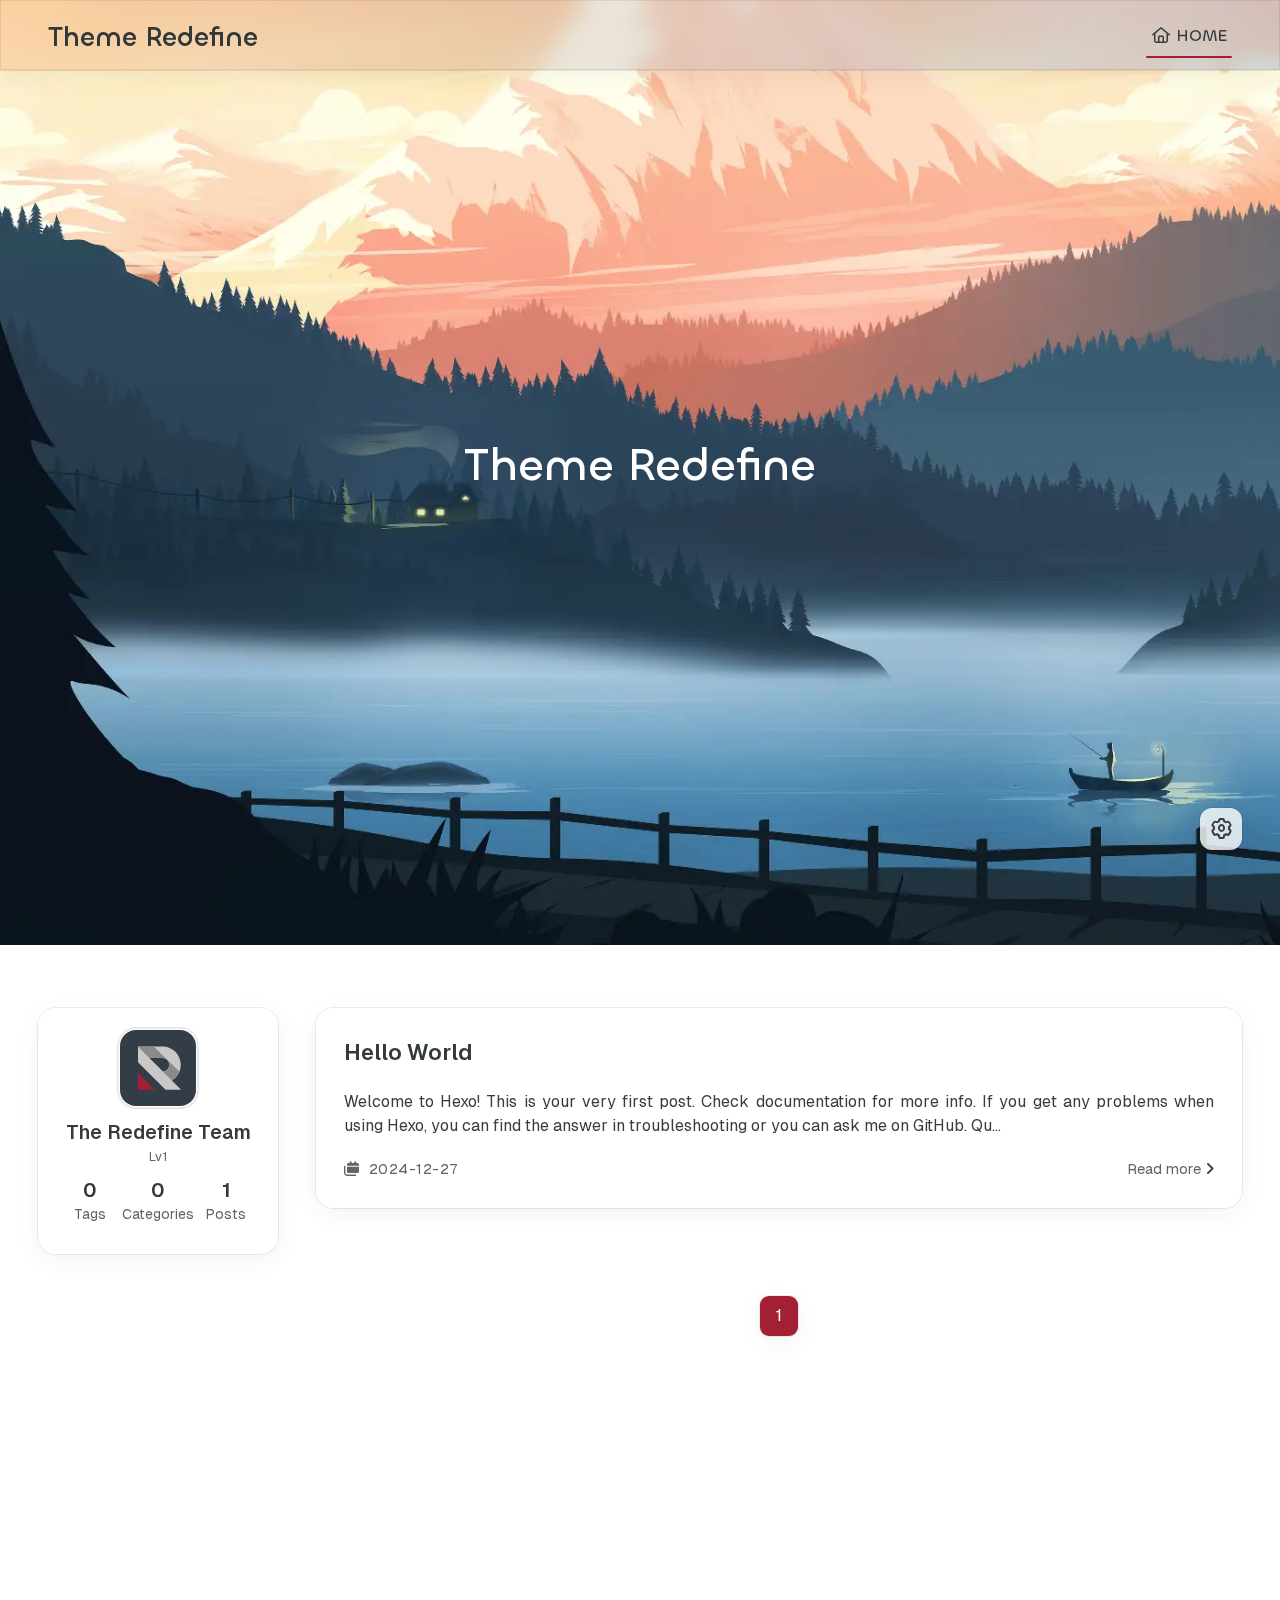
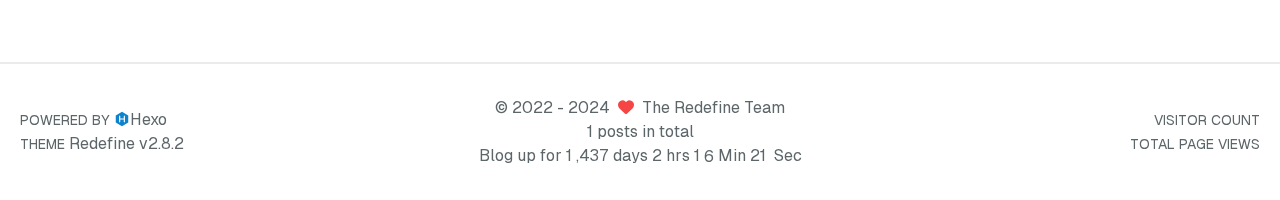
==== index.html @ 827503ed "Site updated: 2024-12-27 11:49:01" ====
<!DOCTYPE html>
<html lang="en">
<head>
    <meta charset="utf-8">
    <meta name="viewport" content="width=device-width, initial-scale=1">
    <meta name="keywords" content="Hexo Theme Redefine">
    
    <meta name="author" content="The Redefine Team">
    <!-- preconnect -->
    <link rel="preconnect" href="https://fonts.googleapis.com">
    <link rel="preconnect" href="https://fonts.gstatic.com" crossorigin>

    
    <!--- Seo Part-->
    
    <link rel="canonical" href="http://example.com/"/>
    <meta name="robots" content="index,follow">
    <meta name="googlebot" content="index,follow">
    <meta name="revisit-after" content="1 days">
    
    
    
        
        <meta name="description" content="Hexo Theme Redefine, Redefine Your Hexo Journey.">
<meta property="og:type" content="website">
<meta property="og:title" content="Hexo">
<meta property="og:url" content="http://example.com/index.html">
<meta property="og:site_name" content="Hexo">
<meta property="og:description" content="Hexo Theme Redefine, Redefine Your Hexo Journey.">
<meta property="og:locale" content="en_US">
<meta property="og:image" content="http://example.com/images/redefine-og.webp">
<meta property="article:author" content="John Doe">
<meta name="twitter:card" content="summary">
<meta name="twitter:image" content="http://example.com/images/redefine-og.webp">
    
    
    <!--- Icon Part-->
    <link rel="icon" type="image/png" href="/images/redefine-favicon.svg" sizes="192x192">
    <link rel="apple-touch-icon" sizes="180x180" href="/images/redefine-favicon.svg">
    <meta name="theme-color" content="#A31F34">
    <link rel="shortcut icon" href="/images/redefine-favicon.svg">
    <!--- Page Info-->
    
    <title>
        
            Theme Redefine - Redefine Your Hexo Journey.
        
    </title>

    
<link rel="stylesheet" href="/fonts/Chillax/chillax.css">


    <!--- Inject Part-->
    

    
<link rel="stylesheet" href="/css/style.css">


    
        
<link rel="stylesheet" href="/css/build/tailwind.css">

    

    
<link rel="stylesheet" href="/fonts/GeistMono/geist-mono.css">

    
<link rel="stylesheet" href="/fonts/Geist/geist.css">

    <!--- Font Part-->
    
    
    
    
    
    

    <script id="hexo-configurations">
    window.config = {"hostname":"example.com","root":"/","language":"en"};
    window.theme = {"articles":{"style":{"font_size":"16px","line_height":1.5,"image_border_radius":"14px","image_alignment":"center","image_caption":false,"link_icon":true,"delete_mask":false,"title_alignment":"left","headings_top_spacing":{"h1":"3.2rem","h2":"2.4rem","h3":"1.9rem","h4":"1.6rem","h5":"1.4rem","h6":"1.3rem"}},"word_count":{"enable":true,"count":true,"min2read":true},"author_label":{"enable":true,"auto":false,"list":[]},"code_block":{"copy":true,"style":"mac","highlight_theme":{"light":"github","dark":"vs2015"},"font":{"enable":false,"family":null,"url":null}},"toc":{"enable":true,"max_depth":3,"number":false,"expand":true,"init_open":true},"copyright":{"enable":true,"default":"cc_by_nc_sa"},"lazyload":true,"pangu_js":false,"recommendation":{"enable":false,"title":"推荐阅读","limit":3,"mobile_limit":2,"placeholder":"/images/wallhaven-wqery6-light.webp","skip_dirs":[]}},"colors":{"primary":"#A31F34","secondary":null,"default_mode":"light"},"global":{"fonts":{"chinese":{"enable":false,"family":null,"url":null},"english":{"enable":false,"family":null,"url":null},"title":{"enable":false,"family":null,"url":null}},"content_max_width":"1000px","sidebar_width":"210px","hover":{"shadow":true,"scale":false},"scroll_progress":{"bar":false,"percentage":true},"website_counter":{"url":"https://cn.vercount.one/js","enable":true,"site_pv":true,"site_uv":true,"post_pv":true},"single_page":true,"preloader":{"enable":false,"custom_message":null},"open_graph":{"enable":true,"image":"/images/redefine-og.webp","description":"Hexo Theme Redefine, Redefine Your Hexo Journey."},"google_analytics":{"enable":false,"id":null}},"home_banner":{"enable":true,"style":"fixed","image":{"light":"/images/wallhaven-wqery6-light.webp","dark":"/images/wallhaven-wqery6-dark.webp"},"title":"Theme Redefine","subtitle":{"text":[],"hitokoto":{"enable":false,"show_author":false,"api":"https://v1.hitokoto.cn"},"typing_speed":100,"backing_speed":80,"starting_delay":500,"backing_delay":1500,"loop":true,"smart_backspace":true},"text_color":{"light":"#fff","dark":"#d1d1b6"},"text_style":{"title_size":"2.8rem","subtitle_size":"1.5rem","line_height":1.2},"custom_font":{"enable":false,"family":null,"url":null},"social_links":{"enable":false,"style":"default","links":{"github":null,"instagram":null,"zhihu":null,"twitter":null,"email":null},"qrs":{"weixin":null}}},"plugins":{"feed":{"enable":false},"aplayer":{"enable":false,"type":"fixed","audios":[{"name":null,"artist":null,"url":null,"cover":null,"lrc":null}]},"mermaid":{"enable":false,"version":"11.4.1"}},"version":"2.8.2","navbar":{"auto_hide":false,"color":{"left":"#f78736","right":"#367df7","transparency":35},"width":{"home":"1200px","pages":"1000px"},"links":{"Home":{"path":"/","icon":"fa-regular fa-house"}},"search":{"enable":false,"preload":true}},"page_templates":{"friends_column":2,"tags_style":"blur"},"home":{"sidebar":{"enable":true,"position":"left","first_item":"menu","announcement":null,"show_on_mobile":true,"links":null},"article_date_format":"auto","excerpt_length":200,"categories":{"enable":true,"limit":3},"tags":{"enable":true,"limit":3}},"footerStart":"2022/8/17 11:45:14"};
    window.lang_ago = {"second":"%s seconds ago","minute":"%s minutes ago","hour":"%s hours ago","day":"%s days ago","week":"%s weeks ago","month":"%s months ago","year":"%s years ago"};
    window.data = {"masonry":false};
  </script>
    
    <!--- Fontawesome Part-->
    
<link rel="stylesheet" href="/fontawesome/fontawesome.min.css">

    
<link rel="stylesheet" href="/fontawesome/brands.min.css">

    
<link rel="stylesheet" href="/fontawesome/solid.min.css">

    
<link rel="stylesheet" href="/fontawesome/regular.min.css">

    
    
    
    
<meta name="generator" content="Hexo 7.3.0"></head>



<body>
	<div class="progress-bar-container">
	

	
	<span class="pjax-progress-bar"></span>
	<!--        <span class="swup-progress-icon">-->
	<!--            <i class="fa-solid fa-circle-notch fa-spin"></i>-->
	<!--        </span>-->
	
</div>

<main class="page-container" id="swup">

	
	
    <style>
        .home-banner-container {
            background: none !important;
        }
        .home-article-item,
        .sidebar-links,
        .sidebar-content,
        a.page-number,
        a.extend,
        .sidebar-links .links:hover,
        .right-bottom-tools,
        footer.footer {
            background-color: var(--background-color-transparent-80) !important;
        }
        .right-bottom-tools:hover,
        a.page-number:hover,
        a.extend:hover {
            background-color: var(--primary-color) !important;
        }
        .site-info,
        .home-article-sticky-label {
            background-color: var(--background-color-transparent-15) !important;
        }
        .home-article-sticky-label {
            backdrop-filter: none !important;
        }
    </style>
    <div class="home-banner-background transition-fade fixed top-0 left-0 w-screen h-screen scale-125 sm:scale-110 box-border will-change-transform bg-cover">
        <img src="/images/wallhaven-wqery6-light.webp" alt="home-banner-background" class="w-full h-full object-cover dark:hidden">
        <img src="/images/wallhaven-wqery6-dark.webp" alt="home-banner-background" class="w-full h-full object-cover hidden dark:block">
    </div>


<div class="home-banner-container flex justify-center items-center transition-fade relative">
    
    <div class="content mt-8 flex flex-col justify-center items-center transition-fade-down">
        <div class="description flex flex-col justify-center items-center w-screen font-medium text-center"
        
        >
            Theme Redefine
            
            
                <p><i id="subtitle"></i></p>
            
        </div>
        
    </div>
    <script>
        const scrollToMain = ()=> {
            console.log('scroll');
            const target = document.querySelector('.main-content-container');
            target.scrollIntoView({ behavior: 'smooth'});
        }
    </script>
</div>
	

	<div class="main-content-container flex flex-col justify-between min-h-dvh">
		<div class="main-content-header">
			<header class="navbar-container px-6 md:px-12">
    <div class="navbar-content transition-navbar has-home-banner">
        <div class="left">
            
            <a class="logo-title" href="/">
                <h1>
                Theme Redefine
                </h1>
            </a>
        </div>

        <div class="right">
            <!-- PC -->
            <div class="desktop">
                <ul class="navbar-list">
                    
                        
                            

                            <li class="navbar-item">
                                <!-- Menu -->
                                <a class="active"
                                   href="/"
                                        >
                                    <i class="fa-regular fa-house fa-fw"></i>
                                    HOME
                                    
                                </a>

                                <!-- Submenu -->
                                
                            </li>
                    
                    
                </ul>
            </div>
            <!-- Mobile -->
            <div class="mobile">
                
                <div class="icon-item navbar-bar">
                    <div class="navbar-bar-middle"></div>
                </div>
            </div>
        </div>
    </div>

    <!-- Mobile sheet -->
    <div class="navbar-drawer h-dvh w-full absolute top-0 left-0 bg-background-color flex flex-col justify-between">
        <ul class="drawer-navbar-list flex flex-col px-4 justify-center items-start">
            
                
                    

                    <li class="drawer-navbar-item text-base my-1.5 flex flex-col w-full">
                        
                        <a class="py-1.5 px-2 flex flex-row items-center justify-between gap-1 hover:!text-primary active:!text-primary text-2xl font-semibold group border-b border-border-color hover:border-primary w-full active"
                           href="/"
                        >
                            <span>
                                HOME
                            </span>
                            
                                <i class="fa-regular fa-house fa-sm fa-fw"></i>
                            
                        </a>
                        

                        
                    </li>
            

            
            
        </ul>

        <div class="statistics flex justify-around my-2.5">
    <a class="item tag-count-item flex flex-col justify-center items-center w-20" href="/tags">
        <div class="number text-2xl sm:text-xl text-second-text-color font-semibold">0</div>
        <div class="label text-third-text-color text-sm">Tags</div>
    </a>
    <a class="item tag-count-item flex flex-col justify-center items-center w-20" href="/categories">
        <div class="number text-2xl sm:text-xl text-second-text-color font-semibold">0</div>
        <div class="label text-third-text-color text-sm">Categories</div>
    </a>
    <a class="item tag-count-item flex flex-col justify-center items-center w-20" href="/archives">
        <div class="number text-2xl sm:text-xl text-second-text-color font-semibold">1</div>
        <div class="label text-third-text-color text-sm">Posts</div>
    </a>
</div>
    </div>

    <div class="window-mask"></div>

</header>


		</div>

		<div class="main-content-body transition-fade-up">
			
			<div class="home-sidebar-container">
    <div class="sticky-container sticky">
        
        
            
            <div class="sidebar-content" >
                <div class="avatar flex justify-center">
    <img src="/images/redefine-avatar.svg">
</div>
                <div class="author flex flex-col justify-center my-2.5 mx-0">
    <div class="name">The Redefine Team</div>
    
        <div class="label">Lv1</div>
    
</div>
                <div class="statistics flex justify-around my-2.5">
    <a class="item tag-count-item flex flex-col justify-center items-center w-20" href="/tags">
        <div class="number text-2xl sm:text-xl text-second-text-color font-semibold">0</div>
        <div class="label text-third-text-color text-sm">Tags</div>
    </a>
    <a class="item tag-count-item flex flex-col justify-center items-center w-20" href="/categories">
        <div class="number text-2xl sm:text-xl text-second-text-color font-semibold">0</div>
        <div class="label text-third-text-color text-sm">Categories</div>
    </a>
    <a class="item tag-count-item flex flex-col justify-center items-center w-20" href="/archives">
        <div class="number text-2xl sm:text-xl text-second-text-color font-semibold">1</div>
        <div class="label text-third-text-color text-sm">Posts</div>
    </a>
</div>
            </div>
        

    </div>
</div>

			

			<div class="main-content">
				<div class="home-content-container">
    <ul class="home-article-list">
        
            <li class="home-article-item">

                

                

                
                <div class="flex flex-col gap-5 px-7 pb-7 pt-7">
                    <h3 class="home-article-title">
                        <a href="/2024/12/27/hello-world/">
                            Hello World
                        </a>
                    </h3>

                    <div class="home-article-content markdown-body">
                        
                            
                            Welcome to Hexo! This is your very first post. Check documentation for more info. If you get any problems when using Hexo, you can find the answer in troubleshooting or you can ask me on GitHub.
Qu...
                        
                    </div>

                    <div class="home-article-meta-info-container">
    <div class="home-article-meta-info">
        <span><i class="fa-solid fa-calendars"></i>&nbsp;
            <span class="home-article-date" data-date="Fri Dec 27 2024 11:34:40 GMT+0800">
                
                    2024-12-27
                
            </span>
        </span>
        
        
    </div>

    <a href="/2024/12/27/hello-world/">Read more<span class="seo-reader-text">Hello World</span>&nbsp;<i class="fa-solid fa-angle-right"></i></a>
</div>

                </div>
            </li>
        
    </ul>

    <div class="home-paginator px-7 py-5">
        <div class="paginator">
	<span class="page-number current">1</span>
</div>
  
    </div>
</div>

			</div>

			
		</div>

		<div class="main-content-footer">
			<footer class="footer mt-5 py-5 h-auto text-base text-third-text-color relative border-t-2 border-t-border-color">
    <div class="info-container py-3 text-center">
        
        <div class="text-center">
            &copy;
            
              <span>2022</span>
              -
            
            2024&nbsp;&nbsp;<i class="fa-solid fa-heart fa-beat" style="--fa-animation-duration: 0.5s; color: #f54545"></i>&nbsp;&nbsp;<a href="/">The Redefine Team</a>
            
                
                <p class="post-count space-x-0.5">
                    <span>
                        1 posts in total
                    </span>
                    
                </p>
            
        </div>
        
            <script data-swup-reload-script src="https://cn.vercount.one/js"></script>
            <div class="relative text-center lg:absolute lg:right-[20px] lg:top-1/2 lg:-translate-y-1/2 lg:text-right">
                
                    <span id="busuanzi_container_site_uv" class="lg:!block">
                        <span class="text-sm">VISITOR COUNT</span>
                        <span id="busuanzi_value_site_uv"></span>
                    </span>
                
                
                    <span id="busuanzi_container_site_pv" class="lg:!block">
                        <span class="text-sm">TOTAL PAGE VIEWS</span>
                        <span id="busuanzi_value_site_pv"></span>
                    </span>
                
            </div>
        
        <div class="relative text-center lg:absolute lg:left-[20px] lg:top-1/2 lg:-translate-y-1/2 lg:text-left">
            <span class="lg:block text-sm">POWERED BY <?xml version="1.0" encoding="utf-8"?><!DOCTYPE svg PUBLIC "-//W3C//DTD SVG 1.1//EN" "http://www.w3.org/Graphics/SVG/1.1/DTD/svg11.dtd"><svg class="relative top-[2px] inline-block align-baseline" version="1.1" id="圖層_1" xmlns="http://www.w3.org/2000/svg" xmlns:xlink="http://www.w3.org/1999/xlink" x="0px" y="0px" width="1rem" height="1rem" viewBox="0 0 512 512" enable-background="new 0 0 512 512" xml:space="preserve"><path fill="#0E83CD" d="M256.4,25.8l-200,115.5L56,371.5l199.6,114.7l200-115.5l0.4-230.2L256.4,25.8z M349,354.6l-18.4,10.7l-18.6-11V275H200v79.6l-18.4,10.7l-18.6-11v-197l18.5-10.6l18.5,10.8V237h112v-79.6l18.5-10.6l18.5,10.8V354.6z"/></svg><a target="_blank" class="text-base" href="https://hexo.io">Hexo</a></span>
            <span class="text-sm lg:block">THEME&nbsp;<a class="text-base" target="_blank" href="https://github.com/EvanNotFound/hexo-theme-redefine">Redefine v2.8.2</a></span>
        </div>
        
        
            <div>
                Blog up for <span class="odometer" id="runtime_days" ></span> days <span class="odometer" id="runtime_hours"></span> hrs <span class="odometer" id="runtime_minutes"></span> Min <span class="odometer" id="runtime_seconds"></span> Sec
            </div>
        
        
            <script data-swup-reload-script>
                try {
                    function odometer_init() {
                    const elements = document.querySelectorAll('.odometer');
                    elements.forEach(el => {
                        new Odometer({
                            el,
                            format: '( ddd).dd',
                            duration: 200
                        });
                    });
                    }
                    odometer_init();
                } catch (error) {}
            </script>
        
        
        
    </div>  
</footer>
		</div>
	</div>

	

	<div class="right-side-tools-container">
		<div class="side-tools-container">
	<ul class="hidden-tools-list">
		<li class="right-bottom-tools tool-font-adjust-plus flex justify-center items-center">
			<i class="fa-regular fa-magnifying-glass-plus"></i>
		</li>

		<li class="right-bottom-tools tool-font-adjust-minus flex justify-center items-center">
			<i class="fa-regular fa-magnifying-glass-minus"></i>
		</li>

		<li class="right-bottom-tools tool-dark-light-toggle flex justify-center items-center">
			<i class="fa-regular fa-moon"></i>
		</li>

		<!-- rss -->
		

		

		<li class="right-bottom-tools tool-scroll-to-bottom flex justify-center items-center">
			<i class="fa-regular fa-arrow-down"></i>
		</li>
	</ul>

	<ul class="visible-tools-list">
		<li class="right-bottom-tools toggle-tools-list flex justify-center items-center">
			<i class="fa-regular fa-cog fa-spin"></i>
		</li>
		
		<li class="right-bottom-tools tool-scroll-to-top flex justify-center items-center">
			<i class="arrow-up fas fa-arrow-up"></i>
			<span class="percent"></span>
		</li>
		
		
	</ul>
</div>
	</div>

	<div class="image-viewer-container">
	<img src="">
</div>

	

</main>



<script src="/js/build/libs/Swup.min.js"></script>

<script src="/js/build/libs/SwupSlideTheme.min.js"></script>

<script src="/js/build/libs/SwupScriptsPlugin.min.js"></script>

<script src="/js/build/libs/SwupProgressPlugin.min.js"></script>

<script src="/js/build/libs/SwupScrollPlugin.min.js"></script>

<script src="/js/build/libs/SwupPreloadPlugin.min.js"></script>

<script>
    const swup = new Swup({
        plugins: [
            new SwupScriptsPlugin({
                optin: true,
            }),
            new SwupProgressPlugin(),
            new SwupScrollPlugin({
                offset: 80,
            }),
            new SwupSlideTheme({
                mainElement: ".main-content-body",
            }),
            new SwupPreloadPlugin(),
        ],
        containers: ["#swup"],
    });
</script>




	
<script src="/js/build/tools/imageViewer.js" type="module"></script>

<script src="/js/build/utils.js" type="module"></script>

<script src="/js/build/main.js" type="module"></script>

<script src="/js/build/layouts/navbarShrink.js" type="module"></script>

<script src="/js/build/tools/scrollTopBottom.js" type="module"></script>

<script src="/js/build/tools/lightDarkSwitch.js" type="module"></script>

<script src="/js/build/layouts/categoryList.js" type="module"></script>





    
<script src="/js/build/tools/codeBlock.js" type="module"></script>




    
<script src="/js/build/layouts/lazyload.js" type="module"></script>




    
<script src="/js/build/tools/runtime.js"></script>

    
<script src="/js/build/libs/odometer.min.js"></script>

    
<link rel="stylesheet" href="/assets/odometer-theme-minimal.css">




  
<script src="/js/build/libs/Typed.min.js"></script>

  
<script src="/js/build/plugins/typed.js" type="module"></script>








    
<script src="/js/build/libs/anime.min.js"></script>





    
<script src="/js/build/tools/tocToggle.js" type="module" data-swup-reload-script=""></script>

<script src="/js/build/layouts/toc.js" type="module" data-swup-reload-script=""></script>

<script src="/js/build/plugins/tabs.js" type="module" data-swup-reload-script=""></script>




<script src="/js/build/libs/moment-with-locales.min.js" data-swup-reload-script=""></script>


<script src="/js/build/layouts/essays.js" type="module" data-swup-reload-script=""></script>





	
</body>

</html>
---- fonts/Chillax/chillax.css ----
/**
 * @license
 *
 * Font Family: Chillax
 * Designed by: Manushi Parikh
 * URL: https://www.fontshare.com/fonts/chillax
 * © 2023 Indian Type Foundry
 *
 * Font Style:
 * Chillax Variable(Variable font)
 *
*/


/**
* This is a variable font
* You can controll variable axes as shown below:
* font-variation-settings: 'wght' 700.0;
*
* available axes:

* 'wght' (range from 200.0 to 700.0)

*/

@font-face {
    font-family: 'Chillax-Variable';
    src:local('Chillax-Variable'),
        local('ChillaxVariable'),
        local('Chillax Variable'),
        local('Chillax'),
        url('Chillax-Variable.woff2') format('woff2'),
        url('Chillax-Variable.woff') format('woff'),
        url('Chillax-Variable.ttf') format('truetype');
    font-weight: 200 700;
    font-display: swap;
    font-style: normal;
}
---- css/style.css ----
.title-hover-animation {
  display: inline-block;
  position: relative;
  border-bottom: none;
  line-height: 1.3;
  vertical-align: top;
  color: var(--second-text-color);
}
.title-hover-animation::before {
  content: '';
  position: absolute;
  width: 100%;
  height: 2px;
  bottom: -4px;
  left: 0;
  background-color: var(--second-text-color);
  visibility: hidden;
  transform: scaleX(0);
  transition-property: color, background, box-shadow, border-color, visibility, transform;
  transition-delay: 0s, 0s, 0s, 0s, 0s, 0s;
  transition-duration: 0.2s, 0.2s, 0.2s, 0.2s, 0.2s, 0.2s;
  transition-timing-function: ease, ease, ease, ease, ease-in-out, ease-in-out;
}
@-moz-keyframes fade-in-down {
  0% {
    opacity: 0;
    transform: translateY(-50px);
  }
  100% {
    opacity: 1;
    transform: translateY(0);
  }
}
@-webkit-keyframes fade-in-down {
  0% {
    opacity: 0;
    transform: translateY(-50px);
  }
  100% {
    opacity: 1;
    transform: translateY(0);
  }
}
@-o-keyframes fade-in-down {
  0% {
    opacity: 0;
    transform: translateY(-50px);
  }
  100% {
    opacity: 1;
    transform: translateY(0);
  }
}
@keyframes fade-in-down {
  0% {
    opacity: 0;
    transform: translateY(-50px);
  }
  100% {
    opacity: 1;
    transform: translateY(0);
  }
}
@-moz-keyframes icon-animate {
  0%, 100% {
    transform: scale(1);
  }
  10%, 30% {
    transform: scale(0.88);
  }
  20%, 40%, 60%, 80% {
    transform: scale(1.08);
  }
  50%, 70% {
    transform: scale(1.08);
  }
}
@-webkit-keyframes icon-animate {
  0%, 100% {
    transform: scale(1);
  }
  10%, 30% {
    transform: scale(0.88);
  }
  20%, 40%, 60%, 80% {
    transform: scale(1.08);
  }
  50%, 70% {
    transform: scale(1.08);
  }
}
@-o-keyframes icon-animate {
  0%, 100% {
    transform: scale(1);
  }
  10%, 30% {
    transform: scale(0.88);
  }
  20%, 40%, 60%, 80% {
    transform: scale(1.08);
  }
  50%, 70% {
    transform: scale(1.08);
  }
}
@keyframes icon-animate {
  0%, 100% {
    transform: scale(1);
  }
  10%, 30% {
    transform: scale(0.88);
  }
  20%, 40%, 60%, 80% {
    transform: scale(1.08);
  }
  50%, 70% {
    transform: scale(1.08);
  }
}
:root {
  --background-color: #fff;
  --background-color-transparent: rgba(255,255,255,0.6);
  --background-color-transparent-15: rgba(255,255,255,0.15);
  --background-color-transparent-40: rgba(255,255,255,0.4);
  --background-color-transparent-80: rgba(255,255,255,0.8);
  --second-background-color: #fafafa;
  --third-background-color: #f7f7f7;
  --third-background-color-transparent: rgba(241,241,241,0.6);
  --primary-color: #a31f34;
  --first-text-color: #323739;
  --second-text-color: #343a3c;
  --third-text-color: #5c6669;
  --fourth-text-color: #eaeced;
  --default-text-color: #373d3f;
  --invert-text-color: #bebec6;
  --border-color: rgba(0,0,0,0.08);
  --selection-color: #be243c;
  --shadow-color-1: rgba(0,0,0,0.08);
  --shadow-color-2: rgba(0,0,0,0.05);
  --shadow-hover-color: rgba(0,0,0,0.28);
  --scrollbar-color: #c1c1c1;
  --scrollbar-color-hover: #a1a1a1;
  --scroll-bar-bg-color: #fafafa;
  --link-color: #323739;
  --copyright-info-color: #c03;
  --avatar-background-color: #06c;
  --pjax-progress-bar-color: linear-gradient(45deg, #f10006, #ef5b00, #e59c01, #19ca05, #00cab5, #0264c8, #c303c3);
  --archive-timeline-last-child-color: linear-gradient(to bottom, #e8e8e8 60%, rgba(0,0,0,0) 100%) 1 100%;
  --note-blue-title-bg: #d6f7fb;
  --note-red-title-bg: #fde9e9;
  --note-cyan-title-bg: #e9fdf9;
  --note-green-title-bg: #e9fde9;
  --note-yellow-title-bg: #fdf9e9;
  --note-gray-title-bg: #f9f9f9;
  --note-type-title-bg: #fdf3e9;
  --note-black-title-bg: #e9e9e9;
  --note-purple-title-bg: #f9e9fd;
  --home-banner-text-color: #fff;
  --home-banner-icons-container-border-color: rgba(255,255,255,0.35);
  --home-banner-icons-container-background-color: rgba(255,255,255,0.3);
  --redefine-box-shadow: var(--shadow-color-2) 0px 6px 24px 0px, var(--shadow-color-1) 0px 0px 0px 1px;
  --redefine-box-shadow-hover: var(--shadow-color-2) 0px 6px 24px 0px, var(--shadow-color-1) 0px 0px 0px 1px, var(--shadow-color-1) 0px 0px 0px 1px inset;
  --redefine-box-shadow-flat: var(--shadow-color-2) 0px 1px 4px 0px, var(--shadow-color-1) 0px 0px 0px 1px;
  --redefine-box-shadow-flat-hover: var(--shadow-color-2) 0px 1px 4px 0px, var(--shadow-color-1) 0px 0px 0px 1px, var(--shadow-color-1) 0px 0px 0px 1px inset;
  --mermaid-theme: $mermaid-theme;
}
.light-mode {
  --background-color: #fff;
  --background-color-transparent: rgba(255,255,255,0.6);
  --background-color-transparent-15: rgba(255,255,255,0.15);
  --background-color-transparent-40: rgba(255,255,255,0.4);
  --background-color-transparent-80: rgba(255,255,255,0.8);
  --second-background-color: #fafafa;
  --third-background-color: #f7f7f7;
  --third-background-color-transparent: rgba(241,241,241,0.6);
  --primary-color: #a31f34;
  --first-text-color: #323739;
  --second-text-color: #343a3c;
  --third-text-color: #5c6669;
  --fourth-text-color: #eaeced;
  --default-text-color: #373d3f;
  --invert-text-color: #bebec6;
  --border-color: rgba(0,0,0,0.08);
  --selection-color: #be243c;
  --shadow-color-1: rgba(0,0,0,0.08);
  --shadow-color-2: rgba(0,0,0,0.05);
  --shadow-hover-color: rgba(0,0,0,0.28);
  --scrollbar-color: #c1c1c1;
  --scrollbar-color-hover: #a1a1a1;
  --scroll-bar-bg-color: #fafafa;
  --link-color: #323739;
  --copyright-info-color: #c03;
  --avatar-background-color: #06c;
  --pjax-progress-bar-color: linear-gradient(45deg, #f10006, #ef5b00, #e59c01, #19ca05, #00cab5, #0264c8, #c303c3);
  --archive-timeline-last-child-color: linear-gradient(to bottom, #e8e8e8 60%, rgba(0,0,0,0) 100%) 1 100%;
  --note-blue-title-bg: #d6f7fb;
  --note-red-title-bg: #fde9e9;
  --note-cyan-title-bg: #e9fdf9;
  --note-green-title-bg: #e9fde9;
  --note-yellow-title-bg: #fdf9e9;
  --note-gray-title-bg: #f9f9f9;
  --note-type-title-bg: #fdf3e9;
  --note-black-title-bg: #e9e9e9;
  --note-purple-title-bg: #f9e9fd;
  --home-banner-text-color: #fff;
  --home-banner-icons-container-border-color: rgba(255,255,255,0.35);
  --home-banner-icons-container-background-color: rgba(255,255,255,0.3);
  --redefine-box-shadow: var(--shadow-color-2) 0px 6px 24px 0px, var(--shadow-color-1) 0px 0px 0px 1px;
  --redefine-box-shadow-hover: var(--shadow-color-2) 0px 6px 24px 0px, var(--shadow-color-1) 0px 0px 0px 1px, var(--shadow-color-1) 0px 0px 0px 1px inset;
  --redefine-box-shadow-flat: var(--shadow-color-2) 0px 1px 4px 0px, var(--shadow-color-1) 0px 0px 0px 1px;
  --redefine-box-shadow-flat-hover: var(--shadow-color-2) 0px 1px 4px 0px, var(--shadow-color-1) 0px 0px 0px 1px, var(--shadow-color-1) 0px 0px 0px 1px inset;
  --mermaid-theme: $mermaid-theme;
}
.dark-mode {
  --background-color: #202124;
  --background-color-transparent: rgba(32,33,36,0.4);
  --background-color-transparent-15: rgba(32,33,36,0.15);
  --background-color-transparent-40: rgba(32,33,36,0.4);
  --background-color-transparent-80: rgba(32,33,36,0.8);
  --second-background-color: #242529;
  --third-background-color: #292b2f;
  --third-background-color-transparent: rgba(32,33,36,0.6);
  --primary-color: #a31f34;
  --first-text-color: #d2d2d7;
  --second-text-color: #cbcbd1;
  --third-text-color: #9595a2;
  --fourth-text-color: #36363e;
  --default-text-color: #bebec6;
  --invert-text-color: #373d3f;
  --border-color: rgba(255,255,255,0.08);
  --selection-color: #be243c;
  --shadow-color-1: rgba(255,255,255,0.08);
  --shadow-color-2: rgba(255,255,255,0.05);
  --shadow-hover-color: rgba(69,69,69,0.28);
  --scrollbar-color: #898989;
  --scrollbar-color-hover: #a1a1a1;
  --scroll-bar-bg-color: #2a2c30;
  --link-color: #c5c5cc;
  --copyright-info-color: #a30029;
  --avatar-background-color: #005cb8;
  --pjax-progress-bar-color: linear-gradient(45deg, #ea404a, #ea722f, #e9a71f, #67e559, #18ecec, #1b85f1, #ee1dee);
  --archive-timeline-last-child-color: linear-gradient(to bottom, #323232 60%, rgba(255,255,255,0) 100%) 1 100%;
  --note-blue-title-bg: #1e3e46;
  --note-red-title-bg: #4e1e1e;
  --note-cyan-title-bg: #1e4e4e;
  --note-green-title-bg: #1e4e1e;
  --note-yellow-title-bg: #4e4e1e;
  --note-gray-title-bg: #4e4e4e;
  --note-type-title-bg: #4e3a1e;
  --note-black-title-bg: #1e1e1e;
  --note-purple-title-bg: #4e1e4e;
  --home-banner-text-color: #d1d1b6;
  --home-banner-icons-container-border-color: rgba(197,197,197,0.35);
  --home-banner-icons-container-background-color: rgba(197,197,197,0.3);
  --redefine-box-shadow: var(--shadow-color-2) 0px 6px 24px 0px, var(--shadow-color-1) 0px 0px 0px 1px;
  --redefine-box-shadow-hover: var(--shadow-color-2) 0px 6px 24px 0px, var(--shadow-color-1) 0px 0px 0px 1px, var(--shadow-color-1) 0px 0px 0px 1px inset;
  --redefine-box-shadow-flat: var(--shadow-color-2) 0px 1px 4px 0px, var(--shadow-color-1) 0px 0px 0px 1px;
  --redefine-box-shadow-flat-hover: var(--shadow-color-2) 0px 1px 4px 0px, var(--shadow-color-1) 0px 0px 0px 1px, var(--shadow-color-1) 0px 0px 0px 1px inset;
  --mermaid-theme: $dark-mermaid-theme;
}
.redefine-box-shadow {
  box-shadow: var(--redefine-box-shadow);
}
.redefine-box-shadow-flat {
  box-shadow: var(--redefine-box-shadow-flat);
}
@media (min-width: 640px) {
  .redefine-box-shadow:hover {
    box-shadow: var(--redefine-box-shadow-hover);
  }
  .redefine-box-shadow-flat:hover {
    box-shadow: var(--redefine-box-shadow);
  }
}
.ellipsis {
  overflow: hidden;
  text-overflow: ellipsis;
  white-space: nowrap;
  width: 100%;
}
* {
  transition-property: color, background, box-shadow, border-color;
  transition-delay: 0s, 0s, 0s, 0s;
  transition-duration: 0.2s, 0.2s, 0.2s, 0.2s;
  transition-timing-function: ease, ease, ease, ease;
}
html,
body {
  position: relative;
  width: 100%;
  height: 100%;
  margin: 0;
  padding: 0;
  color: var(--default-text-color);
  background: var(--background-color);
  font-family: Geist Variable, Noto Sans SC, -apple-system, system-ui, Segoe UI, Roboto, Ubuntu, Cantarell, Noto Sans, sans-serif, BlinkMacSystemFont, Helvetica Neue, PingFang SC, Hiragino Sans GB, Microsoft YaHei, Arial;
  font-weight: 400;
  font-size: 16px;
  line-height: 1.5;
  --navbar-height: 70px;
}
html::-webkit-scrollbar,
body::-webkit-scrollbar {
  width: 14px;
  height: 8px;
  transition: all 0.2s ease;
  display: block;
}
html::-webkit-scrollbar-thumb,
body::-webkit-scrollbar-thumb {
  background: var(--scrollbar-color);
  border-radius: 18px;
  background-clip: content-box;
  border: 3px solid transparent;
}
html::-webkit-scrollbar-track,
body::-webkit-scrollbar-track {
  background-color: var(--scroll-bar-bg-color);
  border: 1px solid var(--shadow-color-1);
}
html::-webkit-scrollbar-thumb:hover,
body::-webkit-scrollbar-thumb:hover {
  background: var(--scrollbar-color-hover);
  border-radius: 18px;
  background-clip: content-box;
  border: 3px solid transparent;
}
@media (max-width: 768px) {
  html,
  body {
    font-size: 15.36px;
    line-height: 1.44;
  }
}
@media (max-width: 640px) {
  html,
  body {
    font-size: 14.4px;
    line-height: 1.35;
  }
}
html .navbar-shrink,
body .navbar-shrink {
  --navbar-height: 50.4px;
}
::selection {
  background: var(--selection-color);
  color: #fff;
}
ul,
ol,
li {
  padding: 0;
  margin: 0;
  list-style: none;
}
a {
  text-decoration: none;
  color: var(--default-text-color);
}
a i,
a span {
  color: var(--default-text-color);
}
a:hover,
a:active {
  text-decoration: none !important;
  color: var(--primary-color);
}
a:hover i,
a:active i,
a:hover span,
a:active span {
  color: var(--primary-color);
}
img[lazyload] {
  padding: 10px;
  margin: 20px auto !important;
  cursor: not-allowed;
  pointer-events: none;
}
button {
  padding: 0;
  margin: 0;
  border: 0;
  outline: none;
  cursor: pointer;
  background: transparent;
}
.btn {
  display: inline-block;
  position: relative;
  text-align: center;
  cursor: pointer;
  white-space: nowrap;
  padding: 8px 16px;
  background-color: var(--second-background-color) !important;
  border-radius: 14px !important;
  padding: 12px 16px !important;
  text-decoration: none !important;
  padding: 0;
  border-radius: 18px;
  box-sizing: border-box;
  background: var(--background-color);
  margin-bottom: 1rem;
  box-shadow: var(--redefine-box-shadow);
  box-shadow: var(--redefine-box-shadow-flat) !important;
  user-select: none;
  -moz-user-select: none;
  -webkit-user-select: none;
  -ms-user-select: none;
  box-shadow: var(--redefine-box-shadow);
  transition-property: color, background, box-shadow, border-color, transform;
  transition-delay: 0s, 0s, 0s, 0s, 0s;
  transition-duration: 0.2s, 0.2s, 0.2s, 0.2s, 0.2s;
  transition-timing-function: ease, ease, ease, ease, linear;
}
@media (max-width: 768px) {
  .btn {
    margin-bottom: 0.8rem;
  }
}
@media (max-width: 640px) {
  .btn {
    margin-bottom: 0.6rem;
  }
}
.btn:hover {
  box-shadow: var(--redefine-box-shadow-hover);
}
@media (max-width: 768px) {
  .btn {
    padding: -4;
    border-radius: 18px;
  }
}
@media (max-width: 640px) {
  .btn {
    padding: -8;
    border-radius: 18px;
  }
}
.btn:hover {
  box-shadow: var(--redefine-box-shadow-hover);
}
.btn:hover,
.btn:focus {
  color: var(--primary-color);
  background-color: var(--background-color) !important;
  box-shadow: var(--redefine-box-shadow) !important;
}
.btn:active {
  box-shadow: var(--redefine-box-shadow-flat) !important;
  transform: scale(0.95);
  transition: transform 0.1s ease;
  background-color: var(--third-background-color) !important;
}
.clear {
  clear: both;
}
.markdown-body {
  font-family: 'Geist Variable', -apple-system, BlinkMacSystemFont, 'PingFang SC', 'Microsoft YaHei', 'Heiti SC', 'WenQuanYi Micro Hei', sans-serif, sans-serif;
  font-size: 16px;
}
.markdown-body blockquote {
  box-sizing: border-box;
  margin: 20px 0;
  color: var(--default-text-color);
  background: var(--third-background-color);
  padding: 0 1rem 0 0.5rem;
  border-radius: 0 14px 14px 0;
  position: relative;
  border-left: 5px solid var(--default-text-color);
}
.markdown-body blockquote p,
.markdown-body blockquote ul,
.markdown-body blockquote ol {
  padding: 5px 5px 5px 10px;
}
.markdown-body p {
  line-height: 1.5;
  color: var(--default-text-color);
  font-weight: 400;
  margin-bottom: 1rem;
  margin-top: 0;
}
.markdown-body a {
  position: relative;
  outline: 0;
  text-decoration: underline;
  overflow-wrap: break-word;
  cursor: pointer;
  box-sizing: border-box;
  padding-bottom: 2px;
  text-underline-offset: 2px;
  text-decoration-color: var(--fourth-text-color);
  transition: text-decoration-color 0.2s ease;
}
.markdown-body a.link {
  padding-right: 0.1em;
}
.markdown-body a .fas,
.markdown-body a .far,
.markdown-body a fab {
  margin: 0 2px 0 6px;
  position: relative;
  color: var(--third-text-color);
  font-size: 0.88rem;
}
.markdown-body a .link-icon {
  transition: transform 0.2s ease;
}
.markdown-body a:hover,
.markdown-body a:focus {
  text-decoration: underline !important;
  text-decoration-color: var(--primary-color) !important;
}
.markdown-body a:hover .link-icon,
.markdown-body a:focus .link-icon {
  transform: translate(0.1em, -0.1em);
}
.markdown-body a:hover::after,
.markdown-body a:focus::after {
  background: var(--primary-color);
  text-decoration: underline;
}
.markdown-body strong {
  color: var(--default-text-color);
}
.markdown-body hr {
  margin: 2rem 0;
  border: 0;
  border-top: 2px solid var(--shadow-color-1);
}
.markdown-body em {
  color: var(--default-text-color);
}
.markdown-body ul > li,
.markdown-body ol > li {
  margin-left: 20px;
  line-height: 2rem;
}
.markdown-body ul {
  margin-bottom: 1.2rem;
}
.markdown-body ul li {
  list-style: disc;
}
.markdown-body ul li ul li {
  list-style: circle;
}
.markdown-body ul li ul li ul li {
  list-style: square;
}
.markdown-body ol {
  margin-bottom: 1.2rem;
}
.markdown-body ol li {
  list-style: decimal;
}
.markdown-body ol li ul li {
  list-style: disc;
}
.markdown-body ol li ul ul li {
  list-style: circle;
}
.markdown-body ol li ol li {
  list-style: upper-alpha;
}
.markdown-body ol li ol li ol li {
  list-style: upper-roman;
}
.markdown-body li {
  color: var(--default-text-color);
}
.markdown-body h1,
.markdown-body h2,
.markdown-body h3,
.markdown-body h4,
.markdown-body h5,
.markdown-body h6,
.markdown-body .h1,
.markdown-body .h2,
.markdown-body .h3,
.markdown-body .h4,
.markdown-body .h5,
.markdown-body .h6 {
  font-family: 'Geist Variable', -apple-system, BlinkMacSystemFont, 'PingFang SC', 'Microsoft YaHei', 'Heiti SC', 'WenQuanYi Micro Hei', sans-serif, sans-serif;
  color: var(--second-text-color);
  line-height: 1.5;
}
@media (max-width: 768px) {
  .markdown-body h1,
  .markdown-body h2,
  .markdown-body h3,
  .markdown-body h4,
  .markdown-body h5,
  .markdown-body h6,
  .markdown-body .h1,
  .markdown-body .h2,
  .markdown-body .h3,
  .markdown-body .h4,
  .markdown-body .h5,
  .markdown-body .h6 {
    line-height: 1.44;
  }
}
.markdown-body h1,
.markdown-body .h1 {
  font-size: 3.2rem;
  font-weight: 650;
  border-bottom: solid 2px var(--fourth-text-color);
  margin-top: 3.2rem;
  margin-bottom: 1rem;
  letter-spacing: -0.025em;
  line-height: 1.2;
}
@media (max-width: 768px) {
  .markdown-body h1,
  .markdown-body .h1 {
    font-size: 1.7rem;
    line-height: 1.2;
  }
}
.markdown-body h2,
.markdown-body .h2 {
  font-size: 2.5rem;
  font-weight: 650;
  padding: 3px 0;
  border-bottom: solid 2px var(--fourth-text-color);
  margin-top: 2.4rem;
  margin-bottom: 1rem;
  letter-spacing: -0.025em;
  line-height: 1.1;
}
@media (max-width: 768px) {
  .markdown-body h2,
  .markdown-body .h2 {
    font-size: 1.6rem;
    line-height: 1.1;
  }
}
.markdown-body h3,
.markdown-body .h3 {
  font-size: 1.8rem;
  font-weight: 600;
  margin-top: 1.9rem;
  margin-bottom: 0.75rem;
  letter-spacing: -0.025em;
  line-height: 1.3;
}
@media (max-width: 768px) {
  .markdown-body h3,
  .markdown-body .h3 {
    font-size: 1.5rem;
    line-height: 1.2;
  }
}
.markdown-body h4,
.markdown-body .h4 {
  font-size: 1.5rem;
  font-weight: 600;
  margin-top: 1.6rem;
  margin-bottom: 0.75rem;
  line-height: 1.4;
}
@media (max-width: 768px) {
  .markdown-body h4,
  .markdown-body .h4 {
    font-size: 1.4rem;
    line-height: 1.3;
  }
}
.markdown-body h5,
.markdown-body .h5 {
  font-size: 1.28rem;
  font-weight: 600;
  margin-top: 1.4rem;
  margin-bottom: 0.5rem;
  line-height: 1.3;
}
@media (max-width: 768px) {
  .markdown-body h5,
  .markdown-body .h5 {
    font-size: 1.18rem;
    line-height: 1.2;
  }
}
.markdown-body h6,
.markdown-body .h6 {
  font-size: 1.2rem;
  font-weight: 600;
  margin-top: 1.3rem;
  margin-bottom: 0.5rem;
  line-height: 1.2;
}
@media (max-width: 768px) {
  .markdown-body h6,
  .markdown-body .h6 {
    font-size: 1.1rem;
    line-height: 1.1;
  }
}
.markdown-body img {
  box-sizing: border-box;
  border-radius: 14px;
  max-width: 100%;
  cursor: zoom-in;
  display: block;
  transition-property: color, background, box-shadow, border-color, padding, margin;
  transition-delay: 0s, 0s, 0s, 0s, 0s, 0s;
  transition-duration: 0.2s, 0.2s, 0.2s, 0.2s, 0.2s, 0.2s;
  transition-timing-function: ease, ease, ease, ease, linear, linear;
  margin: 1rem auto 1rem;
}
.markdown-body del.mask {
  text-decoration: none !important;
  transition: 0.2s cubic-bezier(0.25, 0.46, 0.45, 0.94) color, 0.2s cubic-bezier(0.25, 0.46, 0.45, 0.94) background;
}
.markdown-body del.mask * {
  transition: 0.35s cubic-bezier(0.25, 0.46, 0.45, 0.94) opacity;
}
.markdown-body del.mask:not(:hover) {
  color: transparent !important;
  background: #000 !important;
}
.markdown-body del.mask:not(:hover) * {
  opacity: 0 !important;
}
.markdown-body del.mask:not(:hover),
.markdown-body del.mask:not(:hover) * {
  border: none !important;
}
.markdown-body > table,
.markdown-body .tab-pane > table {
  border-spacing: 0;
  border-collapse: collapse;
  width: 100%;
  overflow: auto;
  margin-bottom: 1.2rem;
  box-shadow: var(--redefine-box-shadow-flat);
  border-radius: 14px;
}
.markdown-body > table thead th,
.markdown-body .tab-pane > table thead th {
  border-bottom: 1px solid var(--shadow-color-1);
  background-color: var(--third-background-color) !important;
}
.markdown-body > table thead th:first-child,
.markdown-body .tab-pane > table thead th:first-child {
  border-top-left-radius: 14px;
}
.markdown-body > table thead th:last-child,
.markdown-body .tab-pane > table thead th:last-child {
  border-top-right-radius: 14px;
}
.markdown-body > table tbody tr:last-child td:first-child,
.markdown-body .tab-pane > table tbody tr:last-child td:first-child {
  border-bottom-left-radius: 14px;
}
.markdown-body > table tbody tr:last-child td:last-child,
.markdown-body .tab-pane > table tbody tr:last-child td:last-child {
  border-bottom-right-radius: 14px;
}
.markdown-body > table td,
.markdown-body .tab-pane > table td,
.markdown-body > table th,
.markdown-body .tab-pane > table th {
  padding: 8px 16px;
  border-left: 1px solid var(--shadow-color-1);
}
.markdown-body > table td:first-child,
.markdown-body .tab-pane > table td:first-child,
.markdown-body > table th:first-child,
.markdown-body .tab-pane > table th:first-child {
  border-left: none;
}
.markdown-body > table tr,
.markdown-body .tab-pane > table tr {
  background-color: var(--background-color);
}
.markdown-body > table tr:nth-child(2n),
.markdown-body .tab-pane > table tr:nth-child(2n) {
  background-color: var(--second-background-color);
}
.markdown-body mjx-container {
  display: inline;
  overflow-x: auto;
  white-space: nowrap;
  margin: 0 0.2rem;
}
.markdown-body mjx-container:hover::-webkit-scrollbar-thumb {
  border: 3px solid rgba(183,183,183,0.3);
}
.markdown-body mjx-container::-webkit-scrollbar {
  width: 6px;
  height: 6px;
  transition: all 0.2s ease;
  display: block;
}
.markdown-body mjx-container::-webkit-scrollbar-track {
  background: transparent;
  border: none;
}
.markdown-body mjx-container::-webkit-scrollbar-thumb {
  border-radius: 20px;
  border: 3px solid rgba(183,183,183,0);
  transition: all 0.2s ease;
}
.markdown-body mjx-container svg {
  display: inline-block /* Allow content to be centered properly */;
}
.markdown-body mjx-container[display="true"] {
  display: block;
  justify-content: center;
  vertical-align: baseline;
  overflow-x: auto;
  text-align: center;
  white-space: nowrap;
  scrollbar-width: thin;
  padding-bottom: 8px;
}
.markdown-body mjx-container[display="true"]:hover::-webkit-scrollbar-thumb {
  border: 3px solid rgba(183,183,183,0.3);
}
.markdown-body mjx-container[display="true"]::-webkit-scrollbar {
  width: 6px;
  height: 6px;
  transition: all 0.2s ease;
  display: block;
}
.markdown-body mjx-container[display="true"]::-webkit-scrollbar-track {
  background: transparent;
  border: none;
}
.markdown-body mjx-container[display="true"]::-webkit-scrollbar-thumb {
  border-radius: 20px;
  border: 3px solid rgba(183,183,183,0);
  transition: all 0.2s ease;
}
.markdown-body mjx-container[display="true"] svg {
  display: inline-block;
}
:root {
  --inline-code-foreground: #24292e;
  --inline-code-background: #f1f1f1;
  --highlight-background: #fdfdfd;
  --highlight-foreground: #24292e;
  --highlight-keyword: #d73a49;
  --highlight-link: #d73a49 /* Following the pattern, link should have the same color as keyword */;
  --highlight-built-in: #e36209;
  --highlight-number: #005cc5;
  --highlight-string: #032f62;
  --highlight-regexp: #032f62;
  --highlight-subst: #24292e;
  --highlight-comment: #6a737d;
  --highlight-doctag: #d73a49;
  --highlight-meta: #005cc5 /* Mapped based on the pattern for constant */;
  --highlight-variable: #005cc5;
  --highlight-attr: #005cc5;
  --highlight-section: #005cc5;
  --highlight-bullet: #735c0f;
  --highlight-addition: #22863a;
  --highlight-deletion: #b31d28;
}
@media (prefers-color-scheme: light) {
  :root {
    --inline-code-foreground: #24292e;
    --inline-code-background: #f1f1f1;
    --highlight-background: #fdfdfd;
    --highlight-foreground: #24292e;
    --highlight-keyword: #d73a49;
    --highlight-link: #d73a49 /* Following the pattern, link should have the same color as keyword */;
    --highlight-built-in: #e36209;
    --highlight-number: #005cc5;
    --highlight-string: #032f62;
    --highlight-regexp: #032f62;
    --highlight-subst: #24292e;
    --highlight-comment: #6a737d;
    --highlight-doctag: #d73a49;
    --highlight-meta: #005cc5 /* Mapped based on the pattern for constant */;
    --highlight-variable: #005cc5;
    --highlight-attr: #005cc5;
    --highlight-section: #005cc5;
    --highlight-bullet: #735c0f;
    --highlight-addition: #22863a;
    --highlight-deletion: #b31d28;
  }
}
@media (prefers-color-scheme: dark) {
  :root {
    --inline-code-foreground: #c9d1d9;
    --inline-code-background: #313131;
    --highlight-background: #1e1e1e;
    --highlight-foreground: #dcdcdc;
    --highlight-keyword: #569cd6;
    --highlight-link: #569cd6;
    --highlight-built-in: #4ec9b0;
    --highlight-number: #b8d7a3;
    --highlight-string: #d69d85;
    --highlight-regexp: #9a5334;
    --highlight-subst: #dcdcdc;
    --highlight-comment: #57a64a;
    --highlight-doctag: #608b4e;
    --highlight-meta: #9b9b9b;
    --highlight-variable: #bd63c5;
    --highlight-attr: #9cdcfe;
    --highlight-section: #ffd700;
    --highlight-bullet: #d7ba7d;
    --highlight-addition: #144212;
    --highlight-deletion: #600;
  }
}
.light-mode {
  --inline-code-foreground: #24292e;
  --inline-code-background: #f1f1f1;
  --highlight-background: #fdfdfd;
  --highlight-foreground: #24292e;
  --highlight-keyword: #d73a49;
  --highlight-link: #d73a49 /* Following the pattern, link should have the same color as keyword */;
  --highlight-built-in: #e36209;
  --highlight-number: #005cc5;
  --highlight-string: #032f62;
  --highlight-regexp: #032f62;
  --highlight-subst: #24292e;
  --highlight-comment: #6a737d;
  --highlight-doctag: #d73a49;
  --highlight-meta: #005cc5 /* Mapped based on the pattern for constant */;
  --highlight-variable: #005cc5;
  --highlight-attr: #005cc5;
  --highlight-section: #005cc5;
  --highlight-bullet: #735c0f;
  --highlight-addition: #22863a;
  --highlight-deletion: #b31d28;
}
.dark-mode {
  --inline-code-foreground: #c9d1d9;
  --inline-code-background: #313131;
  --highlight-background: #1e1e1e;
  --highlight-foreground: #dcdcdc;
  --highlight-keyword: #569cd6;
  --highlight-link: #569cd6;
  --highlight-built-in: #4ec9b0;
  --highlight-number: #b8d7a3;
  --highlight-string: #d69d85;
  --highlight-regexp: #9a5334;
  --highlight-subst: #dcdcdc;
  --highlight-comment: #57a64a;
  --highlight-doctag: #608b4e;
  --highlight-meta: #9b9b9b;
  --highlight-variable: #bd63c5;
  --highlight-attr: #9cdcfe;
  --highlight-section: #ffd700;
  --highlight-bullet: #d7ba7d;
  --highlight-addition: #144212;
  --highlight-deletion: #600;
}
pre,
.highlight {
  -webkit-text-size-adjust: none;
  overflow: auto;
  margin: 20px 0;
  padding: 0;
  font-size: 1rem;
  line-height: 1.5rem;
  color: var(--highlight-foreground);
  background: var(--highlight-background);
}
pre,
code {
  line-height: 1.5 !important;
  font-family: 'Geist Mono', Courier, monospace !important;
}
pre.mermaid {
  background-color: var(--background-color);
}
pre.mermaid svg {
  display: block;
  margin: auto;
}
code {
  padding: 3px 4px;
  word-wrap: break-word;
  border-radius: 4px;
  color: var(--inline-code-foreground);
  background: var(--inline-code-background);
}
.main-content code {
  font-size: 0.9em;
}
pre {
  font-size: 0.9rem !important;
  padding-top: 14px !important;
  tab-size: 4;
}
pre code {
  padding: 0;
  color: var(--highlight-foreground);
  background: none;
  text-shadow: none;
}
.highlight {
  border-radius: 0px 0px 18px 18px;
  padding-bottom: 5px;
  overflow: auto;
  margin: 0 !important;
  border-top: 1px solid var(--shadow-color-1);
}
.highlight:hover::-webkit-scrollbar-thumb {
  border: 3px solid rgba(183,183,183,0.3);
}
.highlight::-webkit-scrollbar {
  width: 6px;
  height: 6px;
  transition: all 0.2s ease;
  display: block;
}
.highlight::-webkit-scrollbar-track {
  background: transparent;
  border: none;
}
.highlight::-webkit-scrollbar-thumb {
  border-radius: 20px;
  border: 3px solid rgba(183,183,183,0);
  transition: all 0.2s ease;
}
.highlight pre {
  border: none;
  margin: 0;
  padding: 10px 0;
}
.highlight table {
  margin: 0;
  width: auto;
  border: none;
  border-spacing: unset;
}
.highlight td {
  border: none;
  padding: 0;
}
.highlight figcaption {
  font-size: 1rem;
  color: var(--highlight-foreground);
  line-height: 1rem;
  margin-bottom: 1rem;
}
.highlight figcaption a {
  float: right;
  color: var(--highlight-foreground);
}
.highlight figcaption a:hover {
  border-bottom-color: var(--highlight-foreground);
}
.highlight .gutter pre {
  padding-left: 10px;
  padding-right: 10px;
  color: var(--highlight-gutter-color);
  text-align: center;
  background-color: var(--highlight-gutter-bg-color);
}
.highlight .code pre {
  width: 100%;
  padding-left: 10px;
  padding-right: 10px;
  background-color: var(--highlight-background);
}
.gutter {
  -webkit-user-select: none;
  -moz-user-select: none;
  -ms-user-select: none;
  user-select: none;
}
.gist table {
  width: auto;
}
.gist table td {
  border: none;
}
pre .keyword,
pre .literal,
pre .symbol,
pre .name {
  color: var(--highlight-keyword);
}
pre .link {
  color: var(--highlight-link);
  text-decoration: underline;
}
pre .built_in,
pre .type {
  color: var(--highlight-built-in);
}
pre .number,
pre .class {
  color: var(--highlight-number);
}
pre .string,
pre .meta .string {
  color: var(--highlight-string);
}
pre .regexp,
pre .template-tag {
  color: var(--highlight-regexp);
}
pre .subst,
pre .function,
pre .title,
pre .params,
pre .formula {
  color: var(--highlight-subst);
}
pre .comment,
pre .quote {
  color: var(--highlight-comment);
  font-style: italic;
}
pre .doctag {
  color: var(--highlight-doctag);
}
pre .meta,
pre .meta .keyword,
pre .tag {
  color: var(--highlight-meta);
}
pre .variable,
pre .template-variable {
  color: var(--highlight-variable);
}
pre .attr,
pre .attribute {
  color: var(--highlight-attr);
}
pre .section {
  color: var(--highlight-section);
}
pre .emphasis {
  font-style: italic;
}
pre .strong {
  font-weight: bold;
}
pre .bullet,
pre .selector-tag,
pre .selector-id,
pre .selector-class,
pre .selector-attr,
pre .selector-pseudo {
  color: var(--highlight-bullet);
}
pre .addition {
  color: var(--highlight-addition);
  display: inline-block;
  width: 100%;
}
pre .deletion {
  color: var(--highlight-deletion);
  display: inline-block;
  width: 100%;
}
.code-container {
  position: relative;
}
.code-container:hover .copy-button,
.code-container .copy-button:focus,
.code-container:hover .fold-button,
.code-container .fold-button:focus {
  opacity: 1;
}
.fold-button {
  cursor: pointer;
  border-radius: 0 0 0 0;
  display: inline-block;
  font-weight: bold;
  line-height: 1.8;
  opacity: 0;
  outline: 0;
  padding: 6px 15px;
  position: absolute;
  vertical-align: middle;
  white-space: nowrap;
  font-size: 1rem;
  color: var(--default-text-color);
  -moz-user-select: none;
  -ms-user-select: none;
  -webkit-user-select: none;
  user-select: none;
  transition-property: color, background, box-shadow, border-color, opacity;
  transition-delay: 0s, 0s, 0s, 0s, 0s;
  transition-duration: 0.2s, 0.2s, 0.2s, 0.2s, 0.2s;
  transition-timing-function: ease, ease, ease, ease, ease-in-out;
  background: var(--scond-background-color);
  border: 0;
  right: 40px;
  top: 0;
}
.copy-button {
  cursor: pointer;
  border-radius: 0 18px 0 0;
  display: inline-block;
  font-weight: bold;
  line-height: 1.8;
  opacity: 0;
  outline: 0;
  padding: 6px 15px;
  position: absolute;
  vertical-align: middle;
  white-space: nowrap;
  font-size: 1rem;
  color: var(--default-text-color);
  -moz-user-select: none;
  -ms-user-select: none;
  -webkit-user-select: none;
  user-select: none;
  transition-property: color, background, box-shadow, border-color, opacity;
  transition-delay: 0s, 0s, 0s, 0s, 0s;
  transition-duration: 0.2s, 0.2s, 0.2s, 0.2s, 0.2s;
  transition-timing-function: ease, ease, ease, ease, ease-in-out;
  background: var(--scond-background-color);
  border: 0;
  right: 0;
  top: 0;
}
.code-container {
  background: var(--third-background-color);
  border-radius: 18px;
  box-shadow: var(--redefine-box-shadow-flat);
  padding-top: 40px;
  margin-top: 10px;
  margin-bottom: 1.2rem;
  position: relative;
}
.code-container figcaption {
  font-weight: bold;
  font-size: 16px;
  position: absolute;
  top: 12px;
  left: 50%;
  transform: translateX(-50%);
}
.code-container figcaption a {
  margin-left: 10px;
}
.code-container::before {
  position: absolute;
  content: attr(data-rel);
  line-height: 38px;
  border-radius: 50%;
  box-shadow: none;
  height: 12px;
  left: 12px;
  position: absolute;
  width: auto;
  margin-left: 80px;
  top: 0;
  color: var(--default-text-color);
  font-weight: bold;
  font-size: 16px;
}
.code-container .folded {
  height: 0 !important;
}
.code-container .folded figure {
  height: 0 !important;
  width: 0 !important;
  overflow: hidden !important;
}
.code-container::after {
  content: ' ';
  position: absolute;
  -webkit-border-radius: 50%;
  border-radius: 50%;
  background: #fc625d;
  width: 12px;
  height: 12px;
  top: 0;
  left: 20px;
  margin-top: 13px;
  -webkit-box-shadow: 20px 0px #fdbc40, 40px 0px #35cd4b;
  box-shadow: 20px 0px #fdbc40, 40px 0px #35cd4b;
  z-index: 3;
}
.nf-container {
  width: 100%;
  text-align: center;
}
.nf-text {
  vertical-align: middle;
}
.nf-text h1 {
  line-height: 1;
  font-size: 100px;
  vertical-align: baseline;
  display: inline-block;
  padding-right: 12px;
  color: var(first-text-color);
}
.archive-list-container .article-item::before {
  content: attr(date-is);
  position: absolute;
  left: 2em;
  font-weight: bold;
  top: 1em;
  display: block;
  font-size: 0.785rem;
  color: var(--third-text-color);
}
.archive-list-container .article-item::after {
  width: 12px;
  height: 12px;
  display: block;
  top: 20px;
  position: absolute;
  left: -7px;
  border-radius: 10px;
  content: '';
  border: 2px solid var(--third-text-color);
  background: var(--background-color);
  transition: background 0.2s ease-in-out;
}
.archive-list-container .article-item:last-child {
  border-image: var(--archive-timeline-last-child-color);
}
.archive-list-container .article-item span.article-title {
  position: relative;
  display: block;
}
.archive-list-container .article-item span.article-title::after {
  content: "";
  width: 7px;
  height: 7px;
  background: var(--fourth-text-color);
  border: 1px solid var(--border-color);
  position: absolute;
  left: -1.79rem;
  top: 0.5em;
  border-radius: 50px;
}
.article-copyright-info-container {
  font-family: 'Geist Variable', -apple-system, BlinkMacSystemFont, 'PingFang SC', 'Microsoft YaHei', 'Heiti SC', 'WenQuanYi Micro Hei', sans-serif;
  position: relative;
  width: 100%;
  box-sizing: border-box;
  padding: 10px 6px;
  font-size: 1rem;
  background: var(--third-background-color);
  border-radius: 14px;
  border: 1px solid var(--shadow-color-1);
}
.article-copyright-info-container ul {
  margin-left: 10px;
}
.article-copyright-info-container ul li {
  margin-bottom: 5px;
  overflow: hidden;
  text-overflow: ellipsis;
  white-space: nowrap;
  color: var(--default-text-color);
}
.article-copyright-info-container ul li .license {
  font-weight: bold;
}
.article-copyright-info-container ul li:last-child {
  margin-bottom: 0;
}
.article-meta-info {
  font-size: 0.8rem;
  color: var(--third-text-color);
}
.article-meta-info .article-meta-item {
  margin-right: 10px;
}
.article-meta-info .article-meta-item:last-child {
  margin-right: 0;
}
.article-meta-info .article-date {
  position: relative;
}
.article-meta-info .article-date .hover-info {
  opacity: 0;
  position: absolute;
  transition: opacity 0.3s;
  top: 1.5rem;
  left: 50%;
  width: auto;
  transform: translateX(-50%);
  border: 1px solid var(--border-color);
  padding: 0 5px;
  border-radius: 9px;
  background-color: var(--second-background-color);
}
.article-meta-info .article-date:hover .hover-info {
  opacity: 1;
  transition: opacity 0.2s;
}
.article-meta-info .article-date .mobile {
  display: none;
}
@media (max-width: 768px) {
  .article-meta-info .article-date .desktop {
    display: none;
  }
  .article-meta-info .article-date .mobile {
    display: inline;
  }
}
.article-meta-info .article-tags,
.article-meta-info .article-categories {
  display: inline;
}
.article-meta-info .article-tags ul,
.article-meta-info .article-categories ul,
.article-meta-info .article-tags li,
.article-meta-info .article-categories li {
  display: inline;
}
.article-meta-info .article-tags a,
.article-meta-info .article-categories a {
  color: var(--third-text-color);
}
.article-meta-info .article-tags a:hover,
.article-meta-info .article-categories a:hover {
  color: var(--primary-color);
}
@media (max-width: 768px) {
  .article-meta-info .article-tags {
    display: none;
  }
}
.footer .odometer.odometer-auto-theme,
.footer .odometer.odometer-theme-default {
  display: inline-block;
  vertical-align: baseline;
  position: relative;
}
.footer .odometer.odometer-auto-theme .odometer-digit,
.footer .odometer.odometer-theme-default .odometer-digit {
  display: inline-block;
  vertical-align: baseline;
  position: relative;
}
.footer .odometer.odometer-auto-theme .odometer-digit .odometer-digit-spacer,
.footer .odometer.odometer-theme-default .odometer-digit .odometer-digit-spacer {
  display: inline-block;
  vertical-align: baseline;
  visibility: hidden;
}
.footer .odometer.odometer-auto-theme .odometer-digit .odometer-digit-inner,
.footer .odometer.odometer-theme-default .odometer-digit .odometer-digit-inner {
  text-align: left;
  display: block;
  position: absolute;
  top: 0;
  left: 0;
  right: 0;
  bottom: 0;
  overflow: hidden;
}
.footer .odometer.odometer-auto-theme .odometer-digit .odometer-ribbon,
.footer .odometer.odometer-theme-default .odometer-digit .odometer-ribbon {
  display: block;
}
.footer .odometer.odometer-auto-theme .odometer-digit .odometer-ribbon-inner,
.footer .odometer.odometer-theme-default .odometer-digit .odometer-ribbon-inner {
  display: block;
  -webkit-backface-visibility: hidden;
}
.footer .odometer.odometer-auto-theme .odometer-digit .odometer-value,
.footer .odometer.odometer-theme-default .odometer-digit .odometer-value {
  display: block;
}
.footer .odometer.odometer-auto-theme .odometer-digit .odometer-value.odometer-last-value,
.footer .odometer.odometer-theme-default .odometer-digit .odometer-value.odometer-last-value {
  position: absolute;
}
.footer .odometer.odometer-auto-theme.odometer-animating-up .odometer-ribbon-inner,
.footer .odometer.odometer-theme-default.odometer-animating-up .odometer-ribbon-inner {
  transition: transform 999ms;
}
.footer .odometer.odometer-auto-theme.odometer-animating-up.odometer-animating .odometer-ribbon-inner,
.footer .odometer.odometer-theme-default.odometer-animating-up.odometer-animating .odometer-ribbon-inner {
  transform: translateY(-100%);
}
.footer .odometer.odometer-auto-theme.odometer-animating-down .odometer-ribbon-inner,
.footer .odometer.odometer-theme-default.odometer-animating-down .odometer-ribbon-inner {
  transform: translateY(-100%);
}
.footer .odometer.odometer-auto-theme.odometer-animating-down.odometer-animating .odometer-ribbon-inner,
.footer .odometer.odometer-theme-default.odometer-animating-down.odometer-animating .odometer-ribbon-inner {
  transition: transform 999ms;
  transform: translateY(0);
}
.footer .odometer.odometer-auto-theme,
.footer .odometer.odometer-theme-default {
  line-height: 1.1em;
}
.footer .odometer.odometer-auto-theme .odometer-value,
.footer .odometer.odometer-theme-default .odometer-value {
  text-align: center;
}
.home-banner-background {
  transition: filter 0.3s ease;
}
.home-banner-container {
  font-family: 'Chillax-Variable', sans-serif;
  position: relative;
  box-sizing: border-box;
  width: 100%;
  min-height: 100vh;
  overflow: hidden;
  will-change: transform;
}
.home-banner-container .content {
  position: relative;
  box-sizing: border-box;
  min-height: 90vh;
}
.home-banner-container .content .description {
  font-size: 2.8rem;
  line-height: 1.2;
  color: var(--home-banner-text-color);
}
.home-banner-container .content .description p {
  margin: 0;
  opacity: 0.9;
  font-family: 'Geist Variable', sans-serif;
  font-weight: 350;
}
.home-banner-container .content .description p i {
  font-size: 1.5rem;
  font-style: normal;
}
.home-banner-container .content .description p span {
  font-size: 1.575rem;
}
@media (max-width: 768px) {
  .home-banner-container .content .description {
    font-size: 2.52rem;
  }
}
.image-viewer-container {
  position: fixed;
  left: 0;
  top: 0;
  width: 100%;
  height: 100%;
  display: flex;
  align-items: center;
  justify-content: center;
  background: rgba(0,0,0,0);
  visibility: hidden;
  z-index: 1008;
  padding: 6%;
  box-sizing: border-box;
  backdrop-filter: blur(0px);
  -webkit-backdrop-filter: blur(0px);
  transition-property: color, background, box-shadow, border-color, visibility, background, backdrop-filter;
  transition-delay: 0s, 0s, 0s, 0s, 0s, 0s, 0s;
  transition-duration: 0.2s, 0.2s, 0.2s, 0.2s, 0.3s, 0.3s, 0.3s;
  transition-timing-function: ease, ease, ease, ease, ease, ease, ease;
}
.image-viewer-container.active {
  background: rgba(0,0,0,0.3);
  backdrop-filter: blur(10px);
  -webkit-backdrop-filter: blur(10px);
  visibility: visible;
}
.image-viewer-container.active img {
  cursor: grab;
  transform: scale(1);
  opacity: 1;
  padding: 2px;
  background: var(--background-color);
}
.image-viewer-container img {
  max-width: 100%;
  max-height: 100%;
  transform: scale(0.5);
  opacity: 0;
  transition-property: color, background, box-shadow, border-color, transform, opacity;
  transition-delay: 0s, 0s, 0s, 0s, 0s, 0s;
  transition-duration: 0.2s, 0.2s, 0.2s, 0.2s, 0.3s, 0.3s;
  transition-timing-function: ease, ease, ease, ease, ease;
}
.search-pop-overlay {
  position: fixed;
  display: flex;
  height: 100%;
  width: 100%;
  left: 0;
  top: 0;
  background: rgba(0,0,0,0);
  visibility: hidden;
  z-index: 1008;
  transition-property: color, background, box-shadow, border-color, visibility, background;
  transition-delay: 0s, 0s, 0s, 0s, 0s, 0s;
  transition-duration: 0.2s, 0.2s, 0.2s, 0.2s, 0.3s, 0.3s;
  transition-timing-function: ease, ease, ease, ease, ease, ease;
}
.search-pop-overlay.active {
  visibility: visible;
  background: rgba(0,0,0,0.35);
}
.search-pop-overlay.active .search-popup {
  transform: scale(1);
}
.search-pop-overlay .search-popup {
  background: var(--background-color);
  border-radius: 5px;
  height: 80%;
  width: 70%;
  margin: auto;
  transform: scale(0);
  z-index: 1006;
  transition-property: color, background, box-shadow, border-color, transform;
  transition-delay: 0s, 0s, 0s, 0s, 0s;
  transition-duration: 0.2s, 0.2s, 0.2s, 0.2s, 0.3s;
  transition-timing-function: ease, ease, ease, ease, ease;
}
@media (max-width: 768px) {
  .search-pop-overlay .search-popup {
    width: 80%;
  }
}
@media (max-width: 640px) {
  .search-pop-overlay .search-popup {
    width: 90%;
  }
}
.search-pop-overlay .search-popup .search-header {
  background: var(--fourth-text-color);
  border-top-left-radius: 2px;
  border-top-right-radius: 2px;
  display: flex;
  padding: 10px;
}
.search-pop-overlay .search-popup .search-header .search-input-field-pre,
.search-pop-overlay .search-popup .search-header .popup-btn-close {
  font-size: 1.2rem;
  padding: 0 10px;
  display: flex;
  align-items: center;
}
.search-pop-overlay .search-popup .search-header .search-input-field-pre {
  cursor: pointer;
  color: var(--third-text-color);
}
.search-pop-overlay .search-popup .search-header .popup-btn-close {
  color: var(--default-text-color);
}
.search-pop-overlay .search-popup .search-header .search-input-container {
  flex-grow: 1;
  padding: 2px;
}
.search-pop-overlay .search-popup .search-header .search-input-container .search-input {
  background: transparent;
  border: 0;
  outline: 0;
  width: 100%;
  font-size: 1.2rem;
  color: var(--default-text-color);
}
.search-pop-overlay .search-popup .search-header .search-input-container .search-input::-webkit-search-cancel-button {
  display: none;
}
.search-pop-overlay .search-popup .search-header .popup-btn-close {
  cursor: pointer;
}
.search-pop-overlay .search-popup .search-header .popup-btn-close:hover .fas,
.search-pop-overlay .search-popup .search-header .popup-btn-close far,
.search-pop-overlay .search-popup .search-header .popup-btn-close fab {
  color: var(--first-text-color);
}
.search-pop-overlay .search-popup #search-result {
  display: flex;
  height: calc(100% - 55px);
  overflow: auto;
  padding: 5px 25px;
}
.search-pop-overlay .search-popup #search-result .search-result-list {
  width: 100%;
  height: 100%;
  font-size: 1rem;
}
.search-pop-overlay .search-popup #search-result .search-result-list li {
  border-bottom: 1px dashed var(--border-color);
  padding: 10px 0;
  margin: 10px 0;
  box-sizing: border-box;
}
.search-pop-overlay .search-popup #search-result .search-result-list li:last-child {
  border-bottom: none;
}
.search-pop-overlay .search-popup #search-result .search-result-list li .search-result-title {
  position: relative;
  font-weight: bold;
  margin-bottom: 10px;
  padding-left: 16px;
  display: flex;
  align-items: center;
}
.search-pop-overlay .search-popup #search-result .search-result-list li .search-result-title::after {
  content: '';
  position: absolute;
  width: 5px;
  height: 5px;
  border-radius: 50%;
  top: 50%;
  transform: translateY(-50%);
  left: 0;
  background: var(--default-text-color);
}
.search-pop-overlay .search-popup #search-result .search-result-list li .search-result {
  line-height: 2rem;
  margin: 0;
  padding-left: 16px;
  word-wrap: break-word;
}
.search-pop-overlay .search-popup #search-result .search-result-list li a:hover {
  color: var(--default-text-color);
}
.search-pop-overlay .search-popup #search-result .search-result-list li .search-keyword {
  border-bottom: 1px dashed var(--primary-color);
  color: var(--primary-color);
  font-weight: bold;
}
.search-pop-overlay .search-popup #search-result #no-result {
  color: var(--third-text-color);
  margin: auto;
}
.navbar-container {
  font-family: 'Chillax-Variable', sans-serif;
  width: 100%;
  height: 100%;
  box-sizing: border-box;
  display: flex;
  align-items: center;
  justify-content: center;
  background: linear-gradient(120deg, rgba(247,135,54,0.208) 0%, rgba(54,125,247,0.208) 100%);
  -webkit-backdrop-filter: blur(10px);
  backdrop-filter: blur(10px);
  padding-top: 2px;
  box-shadow: var(--redefine-box-shadow);
}
.navbar-container:hover {
  box-shadow: var(--redefine-box-shadow-hover);
}
.navbar-container .navbar-content {
  position: relative;
  height: 100%;
  width: 100%;
  max-width: 1000px;
  display: flex;
  flex-direction: row;
  justify-content: space-between;
  align-items: center;
  z-index: 1005;
  transition: max-width 0.3s ease;
}
.navbar-container .navbar-content.has-home-banner {
  max-width: 1200px;
}
.navbar-container .navbar-content .left {
  display: flex;
  align-items: center;
}
.navbar-container .navbar-content .logo-title {
  font-size: 1.7rem;
  font-weight: 520;
  line-height: 1;
  color: var(--first-text-color);
  transform: translateY(1px);
}
.navbar-container .navbar-content .logo-title h1 {
  margin: 0;
  font-size: 1.7rem;
  font-weight: 520;
  line-height: 1;
  color: var(--first-text-color);
  transform: translateY(1px);
}
@media (max-width: 768px) {
  .navbar-container .navbar-content .logo-title h1 {
    font-size: 1.53rem;
  }
}
@media (max-width: 640px) {
  .navbar-container .navbar-content .logo-title h1 {
    font-size: 1.36rem;
  }
}
@media (max-width: 768px) {
  .navbar-container .navbar-content .logo-title {
    font-size: 1.53rem;
  }
}
@media (max-width: 640px) {
  .navbar-container .navbar-content .logo-title {
    font-size: 1.36rem;
  }
}
.navbar-container .right .desktop .navbar-list {
  display: flex;
  gap: 24px;
  align-items: center;
}
@media (max-width: 768px) {
  .navbar-container .right .desktop .navbar-list {
    display: none;
  }
}
.navbar-container .right .desktop .navbar-list .navbar-item {
  float: left;
  position: relative;
  font-size: 1rem;
  font-weight: 500;
  cursor: pointer;
  color: var(--default-text-color);
}
.navbar-container .right .desktop .navbar-list .navbar-item a {
  display: block;
  padding: 5px;
}
.navbar-container .right .desktop .navbar-list .navbar-item a .fa-chevron-down {
  transform: rotate(0deg);
  transition: transform 0.3s ease;
}
.navbar-container .right .desktop .navbar-list .navbar-item a::after,
.navbar-container .right .desktop .navbar-list .navbar-item .active::after {
  content: '';
  position: absolute;
  bottom: -5px;
  left: 50%;
  width: 100%;
  height: 2px;
  transform: translate3d(-50%, -5px, 0);
  border-radius: 18px;
  background: var(--primary-color);
  opacity: 0;
  transition-property: color, background, box-shadow, border-color, transform, bottom, opacity;
  transition-delay: 0s, 0s, 0s, 0s, 0.2s, 0.2s, 0.2s;
  transition-duration: 0.2s, 0.2s, 0.2s, 0.2s, 0.2s, 0.2s, 0.2s;
  transition-timing-function: ease, ease, ease, ease, ease, ease, ease;
}
.navbar-shrink .navbar-container .right .desktop .navbar-list .navbar-item a::after,
.navbar-shrink .navbar-container .right .desktop .navbar-list .navbar-item .active::after {
  bottom: -8.2px;
}
.navbar-container .right .desktop .navbar-list .navbar-item:hover a .fa-chevron-down {
  transform: rotate(180deg);
}
.navbar-container .right .desktop .navbar-list .navbar-item:hover .has-dropdown::after {
  display: none !important;
}
.navbar-container .right .desktop .navbar-list .navbar-item:hover a::after,
.navbar-container .right .desktop .navbar-list .navbar-item .active::after {
  transform: translate3d(-50%, 0, 0);
  opacity: 1;
  transition-property: color, background, box-shadow, border-color, transform, bottom, opacity;
  transition-delay: 0s, 0s, 0s, 0s, 0s, 0s, 0s;
  transition-duration: 0.2s, 0.2s, 0.2s, 0.2s, 0.2s, 0.2s, 0.2s;
  transition-timing-function: ease, ease, ease, ease, ease, ease, ease;
}
.navbar-shrink .navbar-container .right .desktop .navbar-list .navbar-item:hover a::after,
.navbar-shrink .navbar-container .right .desktop .navbar-list .navbar-item .active::after {
  bottom: -8.2px;
}
.navbar-container .right .desktop .navbar-list .navbar-item.search {
  font-size: 1.5rem;
  margin-left: 26px;
}
.navbar-container .right .desktop .navbar-list .navbar-item.search i {
  color: var(--default-text-color);
}
.navbar-container .right .desktop .navbar-list .navbar-item .sub-menu {
  position: absolute;
  right: auto;
  left: 50%;
  -webkit-transform: translate(-50%, 0);
  -o-transform: translate(-50%, 0);
  transform: translate(-50%, 0);
  margin-top: 0px;
  width: auto;
  text-align: center;
  list-style: none;
  padding: 0 10px;
  border-radius: 18px;
  max-height: 0px;
  overflow: hidden;
  transition-property: color, background, box-shadow, border-color, all;
  transition-delay: 0s, 0s, 0s, 0s, 0s;
  transition-duration: 0.2s, 0.2s, 0.2s, 0.2s, 0.2s;
  transition-timing-function: ease, ease, ease, ease, linear;
}
.navbar-container .right .desktop .navbar-list .navbar-item .sub-menu li a {
  white-space: nowrap;
  color: var(--default-text-color);
  font-size: 1rem;
  padding: 3px 15px;
  display: block;
  text-align: center;
  border-radius: 8px;
  transition-property: color, background, box-shadow, border-color, all;
  transition-delay: 0s, 0s, 0s, 0s, 0s;
  transition-duration: 0.2s, 0.2s, 0.2s, 0.2s, 0.2s;
  transition-timing-function: ease, ease, ease, ease, linear;
}
.navbar-container .right .desktop .navbar-list .navbar-item .sub-menu li a:hover {
  color: var(--primary-color);
  background-color: var(--third-background-color);
}
.navbar-container .right .desktop .navbar-list .navbar-item:hover .sub-menu {
  max-height: 500px;
  transition-property: color, background, box-shadow, border-color, all;
  transition-delay: 0s, 0s, 0s, 0s, 0s;
  transition-duration: 0.2s, 0.2s, 0.2s, 0.2s, 0.2s;
  transition-timing-function: ease, ease, ease, ease, ease;
  padding: 10px;
  border-radius: 18px;
  box-sizing: border-box;
  background: var(--background-color);
  margin-bottom: 5px;
  box-shadow: var(--redefine-box-shadow);
}
@media (max-width: 768px) {
  .navbar-container .right .desktop .navbar-list .navbar-item:hover .sub-menu {
    margin-bottom: 4px;
  }
}
@media (max-width: 640px) {
  .navbar-container .right .desktop .navbar-list .navbar-item:hover .sub-menu {
    margin-bottom: 3px;
  }
}
.navbar-container .right .desktop .navbar-list .navbar-item:hover .sub-menu:hover {
  box-shadow: var(--redefine-box-shadow-hover);
}
@media (max-width: 768px) {
  .navbar-container .right .desktop .navbar-list .navbar-item:hover .sub-menu {
    padding: 6px;
    border-radius: 18px;
  }
}
@media (max-width: 640px) {
  .navbar-container .right .desktop .navbar-list .navbar-item:hover .sub-menu {
    padding: 2px;
    border-radius: 18px;
  }
}
.navbar-container .right .mobile {
  display: flex;
  justify-content: space-between;
  align-items: center;
}
.navbar-container .right .mobile .icon-item {
  display: none;
  position: relative;
  cursor: pointer;
  font-size: 18px;
  margin-left: 12px;
  width: 20px;
  height: 20px;
  color: var(--default-text-color);
}
.navbar-container .right .mobile .icon-item i {
  color: var(--default-text-color);
}
.navbar-container .right .mobile .icon-item:first-child {
  margin-left: 0;
}
@media (max-width: 768px) {
  .navbar-container .right .mobile .icon-item {
    display: flex;
    justify-content: center;
    align-items: center;
  }
}
.navbar-container .right .mobile .navbar-bar .navbar-bar-middle {
  width: 18px;
  height: 2.5px;
  position: relative;
  background: var(--default-text-color);
}
.navbar-drawer-show .navbar-container .right .mobile .navbar-bar .navbar-bar-middle {
  background: transparent;
}
.navbar-container .right .mobile .navbar-bar .navbar-bar-middle::before,
.navbar-container .right .mobile .navbar-bar .navbar-bar-middle::after {
  content: '';
  position: absolute;
  left: 0;
  width: 100%;
  height: 2.5px;
  background: var(--default-text-color);
  transition-property: color, background, box-shadow, border-color, transform;
  transition-delay: 0s, 0s, 0s, 0s, 0s;
  transition-duration: 0.2s, 0.2s, 0.2s, 0.2s, 0.38s;
  transition-timing-function: ease, ease, ease, ease, ease;
}
.navbar-container .right .mobile .navbar-bar .navbar-bar-middle::before {
  top: -6px;
}
.navbar-drawer-show .navbar-container .right .mobile .navbar-bar .navbar-bar-middle::before {
  transform: translateY(6px) rotate(45deg);
}
.navbar-container .right .mobile .navbar-bar .navbar-bar-middle::after {
  bottom: -6px;
}
.navbar-drawer-show .navbar-container .right .mobile .navbar-bar .navbar-bar-middle::after {
  transform: translateY(-6px) rotate(-45deg);
}
.navbar-drawer {
  padding: 70px 0 20px 0;
  transform: translateX(100%);
  transform-origin: top;
  z-index: 1002;
  height: 100vh;
  overflow-y: auto;
  transition-property: color, background, box-shadow, border-color, transform;
  transition-delay: 0s, 0s, 0s, 0s, 0s;
  transition-duration: 0.2s, 0.2s, 0.2s, 0.2s, 0.38s;
  transition-timing-function: ease, ease, ease, ease, ease;
}
.navbar-drawer-show .navbar-drawer {
  transform: translateX(0);
}
.window-mask {
  position: absolute;
  top: 0;
  width: 100%;
  height: 100vh;
  background: rgba(0,0,0,0.4);
  z-index: 1001;
  visibility: hidden;
  opacity: 0;
  transition-property: color, background, box-shadow, border-color, transform, opacity;
  transition-delay: 0s, 0s, 0s, 0s, 0s, 0s;
  transition-duration: 0.2s, 0.2s, 0.2s, 0.2s, 0.38s, 0.38s;
  transition-timing-function: ease, ease, ease, ease, ease, ease;
}
.navbar-drawer-show .window-mask {
  visibility: visible;
  opacity: 1;
}
.navbar-drawer-show {
  overflow: hidden;
}
[data-target] {
  display: block; /* or flex, depending on your layout */
  overflow: hidden;
}
[data-target] .submenu-item {
  opacity: 0;
}
.icon-rotated {
  transform: rotate(90deg);
}
.transition-navbar {
  transition: max-width 0.3s ease-out;
}
html.is-animating .transition-navbar {
  max-width: 1000px !important;
  transition: max-width 0.2s ease-out;
}
.page-template-container {
  padding: 30px;
  border-radius: 18px;
  box-sizing: border-box;
  background: var(--background-color);
  margin-bottom: 30px;
  box-shadow: var(--redefine-box-shadow);
/* Loading */
/* Images */
}
@media (max-width: 768px) {
  .page-template-container {
    margin-bottom: 24px;
  }
}
@media (max-width: 640px) {
  .page-template-container {
    margin-bottom: 18px;
  }
}
.page-template-container:hover {
  box-shadow: var(--redefine-box-shadow-hover);
}
@media (max-width: 768px) {
  .page-template-container {
    padding: 26px;
    border-radius: 18px;
  }
}
@media (max-width: 640px) {
  .page-template-container {
    padding: 22px;
    border-radius: 18px;
  }
}
@media (max-width: 640px) {
  .page-template-container {
    padding: 1.2rem 0.2rem;
    box-shadow: none;
  }
  .page-template-container:hover {
    box-shadow: none;
  }
}
.page-template-container .page-template-content {
  color: var(--default-text-color);
}
.page-template-container .page-template-content h1:first-child,
.page-template-container .page-template-content h2:first-child,
.page-template-container .page-template-content h3:first-child,
.page-template-container .page-template-content h4:first-child,
.page-template-container .page-template-content h5:first-child,
.page-template-container .page-template-content h6:first-child {
  margin: 6px 0 36px 0;
  border-bottom: none;
  line-height: 1;
}
.page-template-container #shuoshuo-content img:hover {
  cursor: zoom-in;
}
.page-template-container #masonry-container {
  position: relative;
  display: none;
  opacity: 0;
  transition: opacity 0.1s ease-in;
}
.page-template-container #masonry-container .masonry-item {
  position: absolute;
  box-sizing: border-box;
}
.page-template-container #masonry-container .masonry-item:hover img {
  box-shadow: var(--redefine-box-shadow);
}
.page-template-container #masonry-container .masonry-item img {
  width: 100%;
  border-radius: 14px;
  box-shadow: var(--redefine-box-shadow-flat);
  cursor: zoom-in;
}
.page-template-container .loading-placeholder {
  display: block;
  justify-content: center;
  align-items: center;
  opacity: 1;
  transition: opacity 0.1s ease-out;
}
.page-template-container .loading {
  -webkit-animation: gradient-slide 1.1s ease infinite;
  animation: gradient-slide 1.1s ease infinite;
  background: 0 0/300% 300% linear-gradient(120deg, rgba(156,156,156,0.125) 40%, rgba(131,131,131,0.145) 50%, rgba(156,156,156,0.125) 60%);
}
.page-template-container .flex-grid {
  display: grid;
  grid-template-columns: repeat(auto-fill, minmax(150px, 1fr));
  gap: 10px;
}
@media screen and (min-width: 768px) {
  .page-template-container .flex-grid {
    grid-template-columns: repeat(auto-fill, minmax(255px, 1fr));
  }
}
.page-template-container .card {
  border: 1px solid var(--border-color);
  border-radius: 14px;
  box-sizing: border-box;
  min-height: 80vh;
  padding: 30px;
}
.page-template-container .image-container {
  position: relative;
}
.page-template-container .image-title {
  position: absolute;
  top: 5px;
  left: 5px;
  color: var(--default-text-color);
  background-color: var(--background-color-transparent-40);
  padding: 5px 10px;
  font-size: 14px;
  opacity: 0;
  backdrop-filter: blur(10px);
  -webkit-backdrop-filter: blur(10px);
  border-radius: 9px;
  transition: opacity 0.2s ease-out;
}
.page-template-container .image-description {
  position: absolute;
  bottom: 11px;
  right: 5px;
  color: var(--default-text-color);
  background-color: var(--background-color-transparent-40);
  padding: 5px 10px;
  font-size: 14px;
  opacity: 0;
  max-width: 80%;
  backdrop-filter: blur(10px);
  -webkit-backdrop-filter: blur(10px);
  border-radius: 9px;
  transition: opacity 0.2s ease-out;
}
.page-template-container figure.image-caption img {
  margin-bottom: 0;
}
.page-template-container figure.image-caption figcaption {
  margin-top: 5px;
  margin-bottom: 10px;
  text-align: center;
  font-size: 0.9rem;
  color: var(--third-text-color);
}
.page-template-container .image-container:hover .image-title,
.page-template-container .image-container:hover .image-description {
  opacity: 1;
}
.page-template-container .image-container img {
  width: 100%;
  height: auto;
  transition: box-shadow 0.3s ease-in-out;
  overflow: hidden;
}
.page-template-container .image-container:hover img {
  box-shadow: var(--redefine-box-shadow-hover);
}
@-moz-keyframes gradient-slide {
  0% {
    background-position: 100% 50%;
  }
  to {
    background-position: 0% 50%;
  }
}
@-webkit-keyframes gradient-slide {
  0% {
    background-position: 100% 50%;
  }
  to {
    background-position: 0% 50%;
  }
}
@-o-keyframes gradient-slide {
  0% {
    background-position: 100% 50%;
  }
  to {
    background-position: 0% 50%;
  }
}
@keyframes gradient-slide {
  0% {
    background-position: 100% 50%;
  }
  to {
    background-position: 0% 50%;
  }
}
.paginator {
  font-size: 1rem;
  margin-top: 30px;
  border-radius: 12px;
  display: flex;
  justify-content: center;
}
.paginator a {
  margin: 0 0.3rem;
}
.paginator a.active {
  color: var(--background-color);
  background: var(--primary-color);
}
.paginator a.prev {
  float: left;
}
@media (max-width: 640px) {
  .paginator a.prev {
    display: none;
  }
}
.paginator a.next {
  float: right;
}
@media (max-width: 640px) {
  .paginator a.next {
    display: none;
  }
}
.paginator .space {
  padding: 8px 10px;
}
@media (max-width: 640px) {
  .paginator .space {
    padding: 8px 2px;
  }
}
.paginator a.page-number,
.paginator span.page-number,
.paginator a.prev,
.paginator a.next {
  display: inline-block;
  position: relative;
  text-align: center;
  cursor: pointer;
  white-space: nowrap;
  border-radius: 9px;
  padding: 8px 16px;
  background: var(--background-color);
  box-shadow: var(--redefine-box-shadow);
  transition-property: color, background, box-shadow, border-color, transform;
  transition-delay: 0s, 0s, 0s, 0s, 0s;
  transition-duration: 0.2s, 0.2s, 0.2s, 0.2s, 0.2s;
  transition-timing-function: ease, ease, ease, ease, linear;
}
.paginator a.page-number:hover,
.paginator span.page-number:hover,
.paginator a.prev:hover,
.paginator a.next:hover {
  box-shadow: var(--redefine-box-shadow-hover);
}
.paginator a.page-number:hover,
.paginator span.page-number:hover,
.paginator a.prev:hover,
.paginator a.next:hover {
  color: var(--background-color);
  background: var(--primary-color);
}
.paginator a.page-number:active,
.paginator span.page-number:active,
.paginator a.prev:active,
.paginator a.next:active {
  transform: scale(0.95);
  transition: transform 0.1s ease;
}
.paginator span.current {
  color: var(--background-color);
  background: var(--primary-color);
}
.paginator i.fa-regular {
  color: var(--default-text-color);
}
.paginator .extend:hover i.fa-regular {
  color: var(--background-color);
}
.post-tools-container .article-tools-list li {
  cursor: pointer;
  width: 42px;
  height: 42px;
  border-radius: 10px;
  font-size: 1.2rem;
  display: flex;
  align-items: center;
  justify-content: center;
  margin-bottom: 5px;
  background: var(--background-color);
  color: var(--default-text-color);
  box-shadow: var(--redefine-box-shadow);
  transition-property: color, background, box-shadow, border-color, transform;
  transition-delay: 0s, 0s, 0s, 0s, 0s;
  transition-duration: 0.2s, 0.2s, 0.2s, 0.2s, 0.2s;
  transition-timing-function: ease, ease, ease, ease, linear;
}
.post-tools-container .article-tools-list li i {
  color: var(--default-text-color);
}
.post-tools-container .article-tools-list li:hover {
  background: var(--primary-color);
  color: var(--background-color);
}
.post-tools-container .article-tools-list li:hover i {
  color: var(--background-color);
}
.post-tools-container .article-tools-list li:last-child {
  margin-bottom: 0;
}
.post-tools-container .article-tools-list li:hover {
  box-shadow: var(--redefine-box-shadow-hover);
}
.post-tools-container .article-tools-list li.page-aside-toggle {
  display: none;
}
@media (max-width: 768px) {
  .post-tools-container .article-tools-list li.page-aside-toggle {
    display: none !important;
  }
}
.progress-bar-container {
  position: fixed;
  top: 0;
  left: 0;
  width: 100%;
  z-index: 1009;
}
html.is-animating .scroll-progress-bar {
  opacity: 0;
  transition: opacity 0.1s ease-out;
}
.swup-progress-bar {
  background: #12c2e9;
  height: 2px;
  background: linear-gradient(to right, #12c2e9, #c471ed, #f64f59);
}
.side-tools-container .right-bottom-tools {
  width: 42px;
  height: 42px;
  font-size: 1.3rem;
  margin-bottom: 5px;
  cursor: pointer;
  border-right: none;
  border-radius: 12px;
  box-shadow: var(--redefine-box-shadow);
  color: var(--default-text-color);
  background: var(--background-color);
}
.side-tools-container .right-bottom-tools i {
  color: var(--default-text-color);
}
.side-tools-container .right-bottom-tools:hover {
  color: var(--background-color);
  background: var(--primary-color);
  box-shadow: var(--redefine-box-shadow);
}
.side-tools-container .right-bottom-tools:hover i {
  color: var(--background-color);
}
@media (max-width: 768px) {
  .side-tools-container .right-bottom-tools {
    width: 37.800000000000004px;
    height: 37.800000000000004px;
    font-size: 1.17rem;
    margin-bottom: 2px;
  }
}
.side-tools-container .right-bottom-tools.rss a {
  border-radius: 12px;
  width: 100%;
  height: 100%;
}
.side-tools-container .right-bottom-tools.rss a:hover {
  color: var(--background-color);
  background: var(--primary-color);
  box-shadow: var(--redefine-box-shadow);
}
.side-tools-container .hidden-tools-list {
  opacity: 0;
  transform: translateX(250%);
  transition-property: color, background, box-shadow, border-color, transform, opacity;
  transition-delay: 0s, 0s, 0s, 0s, 0s, 0s;
  transition-duration: 0.2s, 0.2s, 0.2s, 0.2s, 0.2s, 0.2s;
  transition-timing-function: ease, ease, ease, ease, ease, ease;
}
@media (max-width: 768px) {
  .side-tools-container .hidden-tools-list .tool-expand-width {
    display: none;
  }
}
.side-tools-container .hidden-tools-list.show {
  opacity: 1;
  transform: translateX(0);
}
.side-tools-container .visible-tools-list .tool-scroll-to-top {
  display: none;
}
.side-tools-container .visible-tools-list .tool-scroll-to-top.show {
  display: flex;
}
.side-tools-container .visible-tools-list .tool-scroll-to-top:hover .percent {
  display: none;
}
.side-tools-container .visible-tools-list .tool-scroll-to-top:hover .arrow-up {
  display: flex;
}
.side-tools-container .visible-tools-list .tool-scroll-to-top .arrow-up {
  display: none;
}
.side-tools-container .visible-tools-list .tool-scroll-to-top .percent {
  display: flex;
  font-size: 1rem;
}
@media (max-width: 640px) {
  :hover {
    box-shadow: none;
  }
}
.tagcloud-header {
  margin: 6px 0 12px 0;
  font-size: 3.2rem;
  padding: 0;
  line-height: 1;
  font-weight: bold;
  color: var(--second-text-color);
}
.tagcloud-content {
  text-align: justify;
}
.tagcloud-content:hover .tag-list a {
  filter: blur(0px) !important;
  transition: filter 0.3s ease;
}
.tagcloud-content .tag-list[data-show-value] a::after {
  content: attr(data-weight);
  font-size: 1.5rem;
  background-color: var(--third-background-color);
  padding: 4px 8px;
  min-width: 35px;
  margin-left: 10px;
  border-radius: 9px;
  color: var(--third-text-color);
  transition: background-color 0.2s ease;
}
.tagcloud-content .tags-punctuation,
.tagcloud-content .tag-list {
  list-style: none;
  padding-left: 0;
  display: flex;
  flex-wrap: wrap;
  align-items: center;
  justify-content: center;
  line-height: 2.5rem;
}
.tagcloud-content .tags-punctuation li a,
.tagcloud-content .tag-list li a {
  font-size: 1.4rem;
  opacity: var(--opacity);
  padding: 0.9rem 1.4rem;
  display: block;
  position: relative;
  flex: 1;
  border-radius: 18px;
  box-shadow: var(--redefine-box-shadow);
  margin: 10px;
  color: var(--default-text-color);
  filter: blur(var(--blur));
  transform: scaleX(1) scaleY(1);
  background-color: var(--default-background-color);
  transition: transform 0.2s ease, filter 0.3s ease, color 0.2s ease, background-color 0.2s ease;
}
.tagcloud-content .tags-punctuation li a[data-weight],
.tagcloud-content .tag-list li a[data-weight] {
  --blur: 0;
}
.tagcloud-content .tags-punctuation li a[data-weight='1'],
.tagcloud-content .tag-list li a[data-weight='1'] {
  --blur: 3px;
}
.tagcloud-content .tags-punctuation li a[data-weight='2'],
.tagcloud-content .tag-list li a[data-weight='2'] {
  --blur: 1.8px;
}
.tagcloud-content .tags-punctuation li a[data-weight='3'],
.tagcloud-content .tag-list li a[data-weight='3'] {
  --blur: 0.8px;
}
.tagcloud-content .tags-punctuation li a[data-weight='4'],
.tagcloud-content .tag-list li a[data-weight='4'] {
  --blur: 0.4px;
}
.tagcloud-content .tags-punctuation li a[data-weight='5'],
.tagcloud-content .tag-list li a[data-weight='5'] {
  --blur: 0;
}
.tagcloud-content .tags-punctuation li a .fa-hashtag,
.tagcloud-content .tag-list li a .fa-hashtag {
  margin-right: 5px;
  opacity: 0.3;
}
.tagcloud-content .tags-punctuation li a:hover,
.tagcloud-content .tag-list li a:hover {
  transform: scaleX(1.05) scaleY(1.05);
  box-shadow: var(--redefine-box-shadow-hover);
  background-color: var(--primary-color);
  color: var(--invert-text-color);
  transition: transform 0.3s ease, background-color 0.3s ease, color 0.3s ease;
}
.tagcloud-content .tags-punctuation li a:hover .fa-hashtag,
.tagcloud-content .tag-list li a:hover .fa-hashtag {
  margin-right: 5px;
  color: var(--invert-text-color);
  opacity: 0.4;
}
.tagcloud-content .tags-punctuation li a:active,
.tagcloud-content .tag-list li a:active {
  transform: translateY(2px);
  transition: transform 0.1s;
}
@media (prefers-reduced-motion) {
  .tagcloud-content .tag-list * {
    transition: none !important;
  }
}
.post-toc-wrap {
  width: 100%;
  font-size: 0.92rem;
  box-sizing: border-box;
  font-family: 'Geist Variable', -apple-system, BlinkMacSystemFont, 'PingFang SC', 'Microsoft YaHei', 'Heiti SC', 'WenQuanYi Micro Hei', sans-serif, 'Noto Sans', 'Noto Sans SC', sans-serif;
}
.post-toc-wrap .post-toc .toc-title {
  font-size: 0.8rem;
  color: var(--default-text-color);
  font-weight: 500;
  margin-bottom: 0.2rem;
}
.post-toc-wrap .post-toc .page-title {
  white-space: normal;
  font-size: 1.1rem;
  color: var(--second-text-color);
  font-weight: bold;
  margin-bottom: 0.6rem;
}
.post-toc-wrap .post-toc ol {
  list-style: none;
  margin: 0;
  padding: 0 2px 12px 10px;
  text-align: left;
}
.post-toc-wrap .post-toc ol ol {
  border-left: 2px dotted var(--shadow-color-1);
}
.post-toc-wrap .post-toc ol:last-child {
  padding-bottom: 0;
}
.post-toc-wrap .post-toc ol > ol {
  padding-left: 0;
}
.post-toc-wrap .post-toc ol a {
  transition-property: all;
}
.post-toc-wrap .post-toc .nav-item {
  line-height: 2;
  overflow: hidden;
  text-overflow: ellipsis;
  white-space: nowrap;
  font-size: 0.9rem;
  transition: all 0.3s ease;
}
.post-toc-wrap .post-toc .nav-item a > span:first-child::before {
  content: ' ';
  width: 10px;
  height: 1.7rem;
  margin: auto 0;
  transform: translate(-12px, 0);
  border-left: 2px solid var(--primary-color);
  position: absolute;
  margin-right: 4px;
  color: var(--primary-color);
  opacity: 0;
  transition: all 0.1s linear;
}
.post-toc-wrap .post-toc .nav .nav-child {
  display: block;
}
.post-toc-wrap .post-toc .nav .active > .nav-child {
  display: block;
}
.post-toc-wrap .post-toc .nav .active-current > .nav-child {
  display: block;
}
.post-toc-wrap .post-toc .nav .active-current > .nav-child > .nav-item {
  display: block;
}
.post-toc-wrap .post-toc .nav .nav-number,
.post-toc-wrap .post-toc .nav .nav-text {
  color: var(--third-text-color);
  padding-left: 0;
  transition: all 0.3s ease;
}
.post-toc-wrap .post-toc .nav .active > a .nav-number,
.post-toc-wrap .post-toc .nav .active > a .nav-text {
  color: var(--primary-color);
  font-weight: bold;
}
.post-toc-wrap .post-toc .nav .active-current .nav-number,
.post-toc-wrap .post-toc .nav .active-current .nav-text {
  color: var(--primary-color) !important;
  font-weight: bold;
  transition: all 0.3s ease;
}
.post-toc-wrap .post-toc .nav .active-current > span:first-child::before {
  content: ' ';
  width: 10px;
  height: 1.7rem;
  margin: auto 0;
  transform: translate(-12px, 0);
  border-left: 2px solid var(--primary-color);
  position: absolute;
  margin-right: 4px;
  color: var(--primary-color);
  opacity: 1;
  transition: all 0.1s linear;
}
:root {
  --waline-font-size: 1rem;
  --waline-white: #fff;
  --waline-light-grey: #999;
  --waline-dark-grey: #666;
  --waline-theme-color: var(--primary-color);
  --waline-active-color: #be243c;
  --waline-color: #444;
  --waline-bgcolor: var(--background-color);
  --waline-bgcolor-light: var(--second-background-color);
  --waline-bgcolor-hover: var(--second-background-color);
  --waline-border-color: #ddd;
  --waline-disable-bgcolor: #f8f8f8;
  --waline-disable-color: #000;
  --waline-code-bgcolor: #282c34;
  --waline-bq-color: var(--background-color);
  --waline-avatar-size: 3.25rem;
  --waline-m-avatar-size: calc((var(--waline-avatar-size) * 9 / 13));
  --waline-badge-color: #3498db;
  --waline-badge-font-size: 0.75em;
  --waline-info-bgcolor: #f8f8f8;
  --waline-info-color: #999;
  --waline-info-font-size: 0.625em;
  --waline-border: none;
  --waline-avatar-radius: 28%;
}
[data-waline] {
  font-size: var(--waline-font-size);
  text-align: start;
}
[dir=rtl] [data-waline] {
  direction: rtl;
}
[data-waline] * {
  box-sizing: content-box;
  line-height: 1.75;
}
[data-waline] p {
  color: var(--waline-color);
}
[data-waline] a {
  position: relative;
  display: inline-block;
  color: var(--waline-theme-color);
  text-decoration: none;
  word-break: break-word;
  cursor: pointer;
}
[data-waline] a:hover {
  color: var(--waline-active-color);
}
[data-waline] img {
  max-width: 100%;
  max-height: 400px;
  border: none;
}
[data-waline] hr {
  margin: 0.825em 0;
  border-style: dashed;
  border-color: var(--second-background-color);
}
[data-waline] code,
[data-waline] pre {
  margin: 0;
  padding: 0.2em 0.4em;
  border-radius: 3px;
  background: var(--second-background-color);
  font-size: 85%;
}
[data-waline] pre {
  overflow: auto;
  padding: 10px;
  line-height: 1.45;
}
[data-waline] pre::-webkit-scrollbar {
  width: 6px;
  height: 6px;
}
[data-waline] pre::-webkit-scrollbar-track-piece:horizontal {
  -webkit-border-radius: 6px;
  border-radius: 6px;
  background: rgba(0,0,0,0.1);
}
[data-waline] pre::-webkit-scrollbar-thumb:horizontal {
  width: 6px;
  -webkit-border-radius: 6px;
  border-radius: 6px;
  background: var(--waline-theme-color);
}
[data-waline] pre code {
  padding: 0;
  background: rgba(0,0,0,0);
  color: var(--waline-color);
  white-space: pre-wrap;
  word-break: keep-all;
}
[data-waline] blockquote {
  margin: 0.5em 0;
  padding: 0.5em 0 0.5em 1em;
  border-inline-start: 8px solid var(--waline-bq-color);
  color: var(--waline-dark-grey);
}
[data-waline] blockquote>p {
  margin: 0;
}
[data-waline] ol,
[data-waline] ul {
  margin-inline-start: 1.25em;
  padding: 0;
}
[data-waline] input[type=checkbox],
[data-waline] input[type=radio] {
  display: inline-block;
  vertical-align: middle;
  margin-top: -2px;
}
.wl-btn {
  display: inline-block;
  vertical-align: middle;
  min-width: 2.5em;
  margin-bottom: 0;
  padding: 0.5em 1em;
  border: 1px solid var(--waline-border-color);
  border-radius: 0.5em;
  background: rgba(0,0,0,0);
  color: var(--waline-color);
  font-weight: 400;
  font-size: 0.75em;
  line-height: 1.5;
  text-align: center;
  white-space: nowrap;
  cursor: pointer;
  user-select: none;
  transition-duration: 0.4s;
  touch-action: manipulation;
}
.wl-btn:hover,
.wl-btn:active {
  border-color: var(--waline-theme-color);
  color: var(--waline-theme-color);
}
.wl-btn:disabled {
  border-color: var(--waline-border-color);
  background: var(--waline-disable-bgcolor);
  color: var(--waline-disable-color);
  cursor: not-allowed;
}
.wl-btn.primary {
  border-color: var(--waline-theme-color);
  background: var(--waline-theme-color);
  color: var(--waline-white);
}
.wl-btn.primary:hover,
.wl-btn.primary:active {
  border-color: var(--waline-active-color);
  background: var(--waline-active-color);
  color: var(--waline-white);
}
.wl-btn.primary:disabled {
  border-color: var(--waline-border-color);
  background: var(--waline-disable-bgcolor);
  color: var(--waline-disable-color);
  cursor: not-allowed;
}
.wl-loading {
  text-align: center;
}
.wl-loading svg {
  margin: 0 auto;
}
.wl-comment {
  position: relative;
  display: flex;
  margin-bottom: 0.75em;
}
.wl-close {
  position: absolute;
  top: -4px;
  inset-inline-end: -4px;
  padding: 0;
  border: none;
  background: rgba(0,0,0,0);
  line-height: 1;
  cursor: pointer;
}
.wl-login-info {
  max-width: 80px;
  margin-top: 0.75em;
  text-align: center;
}
.wl-logout-btn {
  position: absolute;
  top: -10px;
  inset-inline-end: -10px;
  padding: 3px;
  border: none;
  background: rgba(0,0,0,0);
  line-height: 0;
  cursor: pointer;
}
.wl-avatar {
  position: relative;
  width: var(--waline-avatar-size);
  height: var(--waline-avatar-size);
  margin: 0 auto;
  border: var(--waline-border);
  border-radius: var(--waline-avatar-radius);
}
@media (max-width: 720px) {
  .wl-avatar {
    width: var(--waline-m-avatar-size);
    height: var(--waline-m-avatar-size);
  }
}
.wl-avatar img {
  width: 100%;
  height: 100%;
  border-radius: var(--waline-avatar-radius);
}
.wl-login-nick {
  display: block;
  color: var(--waline-theme-color);
  font-size: 0.75em;
  word-break: break-all;
}
.wl-panel {
  position: relative;
  flex-shrink: 1;
  width: 100%;
  margin: 0.5em;
  border: var(--waline-border);
  border-radius: 0.75em;
  background: var(--background-color);
  box-shadow: var(--redefine-box-shadow-flat);
}
.wl-panel:hover {
  box-shadow: var(--redefine-box-shadow-flat-hover);
}
.wl-header {
  display: flex;
  overflow: hidden;
  padding: 0 4px;
  border-bottom: 2px dashed var(--waline-border-color);
  border-top-left-radius: 0.75em;
  border-top-right-radius: 0.75em;
}
@media (max-width: 580px) {
  .wl-header {
    display: block;
  }
}
.wl-header label {
  min-width: 40px;
  padding: 0.75em 0.5em;
  color: var(--waline-color);
  font-size: 0.75em;
  text-align: center;
}
.wl-header input {
  flex: 1;
  width: 0;
  padding: 0.5em;
  background: rgba(0,0,0,0);
  font-size: 0.625em;
  resize: none;
}
.wl-header-item {
  display: flex;
  flex: 1;
}
@media (max-width: 580px) {
  .wl-header-item:not(:last-child) {
    border-bottom: 2px dashed var(--waline-border-color);
  }
}
.wl-header-1 .wl-header-item {
  width: 100%;
}
.wl-header-2 .wl-header-item {
  width: 50%;
}
@media (max-width: 580px) {
  .wl-header-2 .wl-header-item {
    flex: 0;
    width: 100%;
  }
}
.wl-header-3 .wl-header-item {
  width: 33.33%;
}
@media (max-width: 580px) {
  .wl-header-3 .wl-header-item {
    width: 100%;
  }
}
.wl-editor {
  position: relative;
  width: calc(100% - 1em);
  min-height: 8.75em;
  margin: 0.75em 0.5em;
  border-radius: 0.5em;
  background: rgba(0,0,0,0);
  font-size: 0.875em;
  resize: vertical;
}
.wl-editor,
.wl-input {
  max-width: 100%;
  border: none;
  color: var(--waline-color);
  outline: none;
  transition: all 0.25s ease;
}
.wl-editor:focus,
.wl-input:focus {
  background: var(--second-background-color);
}
.wl-preview {
  padding: 0 0.5em 0.5em;
}
.wl-preview h4 {
  margin: 0.25em;
  font-weight: bold;
  font-size: 0.9375em;
}
.wl-preview .wl-content {
  min-height: 1.25em;
  padding: 0.25em;
  word-break: break-word;
  hyphens: auto;
}
.wl-preview .wl-content>*:first-child {
  margin-top: 0;
}
.wl-preview .wl-content>*:last-child {
  margin-bottom: 0;
}
.wl-footer {
  position: relative;
  display: flex;
  flex-wrap: wrap;
  margin: 0.5em 0.75em;
}
.wl-actions {
  display: flex;
  flex: 2;
  align-items: center;
}
.wl-action {
  display: inline-flex;
  align-items: center;
  justify-content: center;
  width: 1.5em;
  height: 1.5em;
  margin: 2px;
  padding: 0;
  border: none;
  background: rgba(0,0,0,0);
  color: var(--waline-color);
  font-size: 16px;
  cursor: pointer;
}
.wl-action:hover {
  color: var(--waline-theme-color);
}
.wl-action.active {
  color: var(--waline-active-color);
}
#wl-image-upload {
  display: none;
}
#wl-image-upload:focus+label {
  color: var(--waline-color);
}
#wl-image-upload:focus-visible+label {
  outline: -webkit-focus-ring-color auto 1px;
}
.wl-info {
  display: flex;
  flex: 3;
  align-items: center;
  justify-content: flex-end;
}
.wl-info .wl-text-number {
  color: var(--waline-info-color);
  font-size: 0.75em;
}
.wl-info .wl-text-number .illegal {
  color: #f00;
}
.wl-info button {
  margin-inline-start: 0.75em;
}
.wl-info button svg {
  display: block;
  margin: 0 auto;
  line-height: 18px;
}
.wl-emoji-popup {
  position: absolute;
  top: 100%;
  inset-inline-start: 1.25em;
  z-index: 10;
  max-width: 526px;
  border: var(--waline-border);
  border-radius: 6px;
  background: var(--background-color);
  box-shadow: var(--redefine-box-shadow-flat);
  opacity: 0;
  visibility: hidden;
  transition: transform 0.2s ease-out, opacity 0.2s ease-out;
  transform: scale(0.9, 0.9);
  transform-origin: 0 0;
}
.wl-emoji-popup.display {
  opacity: 1;
  visibility: visible;
  transform: none;
}
.wl-emoji-popup button {
  display: inline-block;
  vertical-align: middle;
  width: 2em;
  margin: 0.125em;
  padding: 0;
  border-width: 0;
  background: rgba(0,0,0,0);
  font-size: inherit;
  line-height: 2;
  text-align: center;
  cursor: pointer;
}
.wl-emoji-popup button:hover {
  background: var(--waline-bgcolor-hover);
}
.wl-emoji-popup .wl-emoji {
  display: inline-block;
  vertical-align: middle;
  max-width: 1.5em;
  max-height: 1.5em;
}
.wl-emoji-popup .wl-tab-wrapper {
  overflow-y: auto;
  max-height: 145px;
  padding: 0.5em;
}
.wl-emoji-popup .wl-tab-wrapper::-webkit-scrollbar {
  width: 6px;
  height: 6px;
}
.wl-emoji-popup .wl-tab-wrapper::-webkit-scrollbar-track-piece:vertical {
  -webkit-border-radius: 6px;
  border-radius: 6px;
  background: rgba(0,0,0,0.1);
}
.wl-emoji-popup .wl-tab-wrapper::-webkit-scrollbar-thumb:vertical {
  width: 6px;
  -webkit-border-radius: 6px;
  border-radius: 6px;
  background: var(--waline-theme-color);
}
.wl-emoji-popup .wl-tabs {
  position: relative;
  overflow-x: auto;
  padding: 0 6px;
  white-space: nowrap;
}
.wl-emoji-popup .wl-tabs::before {
  content: ' ';
  position: absolute;
  top: 0;
  right: 0;
  left: 0;
  z-index: 2;
  height: 1px;
  background: var(--waline-border-color);
}
.wl-emoji-popup .wl-tabs::-webkit-scrollbar {
  width: 6px;
  height: 6px;
}
.wl-emoji-popup .wl-tabs::-webkit-scrollbar-track-piece:horizontal {
  -webkit-border-radius: 6px;
  border-radius: 6px;
  background: rgba(0,0,0,0.1);
}
.wl-emoji-popup .wl-tabs::-webkit-scrollbar-thumb:horizontal {
  height: 6px;
  -webkit-border-radius: 6px;
  border-radius: 6px;
  background: var(--waline-theme-color);
}
.wl-emoji-popup .wl-tab {
  position: relative;
  margin: 0;
  padding: 0 0.5em;
}
.wl-emoji-popup .wl-tab.active {
  z-index: 3;
  border: 1px solid var(--waline-border-color);
  border-top-width: 0;
  border-bottom-right-radius: 6px;
  border-bottom-left-radius: 6px;
  background: var(--background-color);
}
.wl-gif-popup {
  position: absolute;
  top: 100%;
  inset-inline-start: 1.25em;
  z-index: 10;
  width: calc(100% - 3em);
  padding: 0.75em 0.75em 0.25em;
  border: var(--waline-border);
  border-radius: 6px;
  background: var(--background-color);
  box-shadow: var(--redefine-box-shadow-flat);
  opacity: 0;
  visibility: hidden;
  transition: transform 0.2s ease-out, opacity 0.2s ease-out;
  transform: scale(0.9, 0.9);
  transform-origin: 0 0;
}
.wl-gif-popup.display {
  opacity: 1;
  visibility: visible;
  transform: none;
}
.wl-gif-popup input {
  box-sizing: border-box;
  width: 100%;
  margin-bottom: 10px;
  padding: 3px 5px;
  border: var(--waline-border);
}
.wl-gif-popup img {
  display: block;
  box-sizing: border-box;
  width: 100%;
  border-width: 2px;
  border-style: solid;
  border-color: #fff;
  cursor: pointer;
}
.wl-gif-popup img:hover {
  border-color: var(--waline-theme-color);
  border-radius: 2px;
}
.wl-gallery {
  display: flex;
  overflow-y: auto;
  max-height: 80vh;
}
.wl-gallery-column {
  display: flex;
  flex: 1;
  flex-direction: column;
  height: -webkit-max-content;
  height: -moz-max-content;
  height: max-content;
}
.wl-cards .wl-user {
  --avatar-size: var(--waline-avatar-size);
  position: relative;
  margin-inline-end: 0.75em;
}
@media (max-width: 720px) {
  .wl-cards .wl-user {
    --avatar-size: var(--waline-m-avatar-size);
  }
}
.wl-cards .wl-user img {
  width: var(--avatar-size);
  height: var(--avatar-size);
  border-radius: var(--waline-avatar-radius);
  box-shadow: var(--redefine-box-shadow-flat);
}
.wl-cards .wl-user .verified-icon {
  position: absolute;
  top: calc((var(--avatar-size) * 3 / 4));
  inset-inline-start: calc((var(--avatar-size) * 3 / 4));
  border-radius: 50%;
  background: var(--background-color);
  box-shadow: var(--redefine-box-shadow-flat);
}
.wl-card-item {
  position: relative;
  display: flex;
  padding: 0.5em;
}
.wl-card-item .wl-card-item {
  padding-inline-end: 0;
}
.wl-card {
  flex: 1;
  width: 0;
  padding-bottom: 0.5em;
  border-bottom: 1px dashed var(--waline-border-color);
}
.wl-card:first-child {
  margin-inline-start: 1em;
}
.wl-card-item:last-child .wl-card {
  border-bottom: none;
}
.wl-card .wl-head {
  overflow: hidden;
  line-height: 1.5;
}
.wl-card .wl-nick {
  position: relative;
  display: inline-block;
  margin-inline-end: 0.5em;
  font-weight: bold;
  font-size: 0.875em;
  line-height: 1;
  text-decoration: none;
}
.wl-card .wl-nick svg {
  position: relative;
  bottom: -0.125em;
  line-height: 1;
}
.wl-card span.wl-nick {
  color: var(--waline-dark-grey);
}
.wl-card .wl-badge {
  display: inline-block;
  margin-inline-end: 1em;
  padding: 0 0.3em;
  border: 1px solid var(--waline-badge-color);
  border-radius: 4px;
  color: var(--waline-badge-color);
  font-size: var(--waline-badge-font-size);
}
.wl-card .wl-time {
  margin-inline-end: 0.875em;
  color: var(--waline-info-color);
  font-size: 0.75em;
}
.wl-card .wl-meta {
  display: flex;
  flex-direction: row;
  position: relative;
  line-height: 1;
}
.wl-card .wl-meta>span {
  display: flex;
  align-items: center;
  flex-direction: row;
  margin-inline-end: 0.25em;
  padding: 2px 4px;
  border-radius: 0.2em;
  background: var(--second-background-color);
  color: var(--waline-info-color);
  font-size: var(--waline-info-font-size);
  line-height: 1.5;
}
.wl-card .wl-meta>span:empty {
  display: none;
}
.wl-card .wl-comment-actions {
  float: right;
  line-height: 1;
}
[dir=rtl] .wl-card .wl-comment-actions {
  float: left;
}
.wl-card .wl-delete,
.wl-card .wl-like,
.wl-card .wl-reply,
.wl-card .wl-edit {
  display: inline-flex;
  align-items: center;
  border: none;
  background: rgba(0,0,0,0);
  color: var(--waline-color);
  line-height: 1;
  cursor: pointer;
  transition: color 0.2s ease;
}
.wl-card .wl-delete:hover,
.wl-card .wl-like:hover,
.wl-card .wl-reply:hover,
.wl-card .wl-edit:hover {
  color: var(--waline-theme-color);
}
.wl-card .wl-delete.active,
.wl-card .wl-like.active,
.wl-card .wl-reply.active,
.wl-card .wl-edit.active {
  color: var(--waline-active-color);
}
.wl-card .wl-content {
  position: relative;
  margin-bottom: 0.75em;
  padding-top: 0.625em;
  font-size: 0.875em;
  line-height: 2;
  word-wrap: break-word;
}
.wl-card .wl-content.expand {
  overflow: hidden;
  max-height: 8em;
  cursor: pointer;
}
.wl-card .wl-content.expand::before {
  content: '';
  position: absolute;
  top: 0;
  bottom: 3.15em;
  inset-inline-start: 0;
  z-index: 999;
  display: block;
  width: 100%;
  background: linear-gradient(180deg, #000, rgba(255,255,255,0.9));
}
.wl-card .wl-content.expand::after {
  content: attr(data-expand);
  position: absolute;
  bottom: 0;
  inset-inline-start: 0;
  z-index: 999;
  display: block;
  width: 100%;
  height: 3.15em;
  background: rgba(255,255,255,0.9);
  color: #828586;
  line-height: 3.15em;
  text-align: center;
}
.wl-card .wl-content>*:first-child {
  margin-top: 0;
}
.wl-card .wl-content>*:last-child {
  margin-bottom: 0;
}
.wl-card .wl-admin-actions {
  margin: 8px 0;
  font-size: 12px;
  text-align: right;
}
.wl-card .wl-comment-status {
  margin: 0 8px;
}
.wl-card .wl-comment-status .wl-btn {
  border-radius: 0;
}
.wl-card .wl-comment-status .wl-btn:first-child {
  border-inline-end: 0;
  border-radius: 0.5em 0 0 0.5em;
}
.wl-card .wl-comment-status .wl-btn:last-child {
  border-inline-start: 0;
  border-radius: 0 0.5em 0.5em 0;
}
.wl-card .wl-quote {
  border-inline-start: 1px dashed rgba(237,237,237,0.5);
}
.wl-card .wl-quote .wl-user {
  --avatar-size: var(--waline-m-avatar-size);
}
.wl-close-icon {
  color: var(--waline-border-color);
}
.wl-content .vemoji,
.wl-content .wl-emoji {
  display: inline-block;
  vertical-align: baseline;
  height: 1.25em;
  margin: -0.125em 0.25em;
}
.wl-content .wl-tex {
  background: var(--waline-info-bgcolor);
  color: var(--waline-info-color);
}
.wl-content span.wl-tex {
  display: inline-block;
  margin-inline-end: 0.25em;
  padding: 2px 4px;
  border-radius: 0.2em;
  font-size: var(--waline-info-font-size);
  line-height: 1.5;
}
.wl-content p.wl-tex {
  text-align: center;
}
.wl-content .katex-display {
  overflow: auto hidden;
  -webkit-overflow-scrolling: touch;
  padding-top: 0.2em;
  padding-bottom: 0.2em;
}
.wl-content .katex-display::-webkit-scrollbar {
  height: 3px;
}
.wl-content .katex-error {
  color: #f00;
}
.wl-count {
  flex: 1;
  font-weight: bold;
  font-size: 1.25em;
}
.wl-empty {
  overflow: auto;
  padding: 1.25em;
  color: var(--waline-color);
  text-align: center;
}
.wl-operation {
  text-align: center;
}
.wl-operation button {
  margin: 1em 0;
}
.wl-power {
  padding: 0.5em 0;
  color: var(--waline-light-grey);
  font-size: var(--waline-info-font-size);
  text-align: end;
}
.wl-meta-head {
  display: flex;
  flex-direction: row;
  align-items: center;
  padding: 0.375em;
}
.wl-sort {
  margin: 0;
  list-style-type: none;
}
.wl-sort li {
  display: inline-block;
  color: var(--waline-info-color);
  font-size: 0.75em;
  cursor: pointer;
}
.wl-sort li.active {
  color: var(--waline-theme-color);
}
.wl-sort li+li {
  margin-inline-start: 1em;
}
.wl-reaction {
  overflow: auto hidden;
  margin-bottom: 1.75em;
  text-align: center;
}
.wl-reaction img {
  width: 100%;
  height: 100%;
  transition: all 250ms ease-in-out;
}
.wl-reaction-title {
  margin: 16px auto;
  font-weight: bold;
  font-size: 18px;
}
.wl-reaction-list {
  display: flex;
  flex-direction: row;
  gap: 16px;
  justify-content: center;
  margin: 0;
  padding: 8px;
  list-style-type: none;
}
@media (max-width: 580px) {
  .wl-reaction-list {
    gap: 12px;
  }
}
[data-waline] .wl-reaction-list {
  margin-inline-start: 0;
}
.wl-reaction-item {
  display: flex;
  flex-direction: column;
  align-items: center;
  cursor: pointer;
}
.wl-reaction-item:hover img,
.wl-reaction-item.active img {
  transform: scale(1.15);
}
.wl-reaction-img {
  position: relative;
  width: 42px;
  height: 42px;
}
@media (max-width: 580px) {
  .wl-reaction-img {
    width: 32px;
    height: 32px;
  }
}
.wl-reaction-loading {
  position: absolute;
  top: -4px;
  inset-inline-end: -5px;
  width: 18px;
  height: 18px;
  color: var(--waline-theme-color);
}
.wl-reaction-votes {
  position: absolute;
  top: -9px;
  inset-inline-end: -9px;
  min-width: 1em;
  padding: 2px;
  border: 1px solid var(--waline-theme-color);
  border-radius: 1em;
  background: var(--background-color);
  color: var(--waline-theme-color);
  font-weight: 700;
  font-size: 0.75em;
  line-height: 1;
}
.wl-reaction-item.active .wl-reaction-votes {
  background: var(--waline-theme-color);
  color: var(--background-color);
}
.wl-reaction-text {
  font-size: 0.875em;
}
.wl-reaction-item.active .wl-reaction-text {
  color: var(--waline-theme-color);
}
.wl-content pre,
.wl-content pre[class*=language-] {
  overflow: auto;
  margin: 0.75rem 0;
  padding: 1rem 1.25rem;
  border-radius: 6px;
  background: var(--waline-code-bgcolor);
  line-height: 1.4;
}
.wl-content pre code,
.wl-content pre[class*=language-] code {
  padding: 0;
  border-radius: 0;
  background: rgba(0,0,0,0) !important;
  color: #bbb;
  direction: ltr;
}
.wl-content code[class*=language-],
.wl-content pre[class*=language-] {
  background: none;
  color: #ccc;
  font-size: 1em;
  font-family: Consolas, Monaco, 'Andale Mono', 'Geist Mono', monospace;
  text-align: left;
  white-space: pre;
  word-spacing: normal;
  word-wrap: normal;
  word-break: normal;
  tab-size: 4;
  hyphens: none;
}
.wl-content pre[class*=language-] {
  overflow: auto;
}
.wl-content :not(pre)>code[class*=language-],
.wl-content pre[class*=language-] {
  background: #2d2d2d;
}
.wl-content :not(pre)>code[class*=language-] {
  padding: 0.1em;
  border-radius: 0.3em;
  white-space: normal;
}
.wl-content .token.comment,
.wl-content .token.block-comment,
.wl-content .token.prolog,
.wl-content .token.doctype,
.wl-content .token.cdata {
  color: #999;
}
.wl-content .token.punctuation {
  color: #ccc;
}
.wl-content .token.tag,
.wl-content .token.attr-name,
.wl-content .token.namespace,
.wl-content .token.deleted {
  color: #e2777a;
}
.wl-content .token.function-name {
  color: #6196cc;
}
.wl-content .token.boolean,
.wl-content .token.number,
.wl-content .token.function {
  color: #f08d49;
}
.wl-content .token.property,
.wl-content .token.class-name,
.wl-content .token.constant,
.wl-content .token.symbol {
  color: #f8c555;
}
.wl-content .token.selector,
.wl-content .token.important,
.wl-content .token.atrule,
.wl-content .token.keyword,
.wl-content .token.builtin {
  color: #cc99cd;
}
.wl-content .token.string,
.wl-content .token.char,
.wl-content .token.attr-value,
.wl-content .token.regex,
.wl-content .token.variable {
  color: #7ec699;
}
.wl-content .token.operator,
.wl-content .token.entity,
.wl-content .token.url {
  color: #67cdcc;
}
.wl-content .token.important,
.wl-content .token.bold {
  font-weight: bold;
}
.wl-content .token.italic {
  font-style: italic;
}
.wl-content .token.entity {
  cursor: help;
}
.wl-content .token.inserted {
  color: #008000;
}
.wl-recent-item p {
  display: inline;
}
.wl-user-list {
  padding: 0;
  list-style: none;
}
.wl-user-list a,
.wl-user-list a:hover,
.wl-user-list a:visited {
  color: var(--waline-color);
  text-decoration: none;
}
.wl-user-list .wl-user-avatar {
  position: relative;
  display: inline-block;
  overflow: hidden;
  margin-inline-end: 10px;
  border-radius: 4px;
  line-height: 0;
}
.wl-user-list .wl-user-avatar>img {
  width: var(--waline-user-avatar-size, 48px);
  height: var(--waline-user-avatar-size, 48px);
}
.wl-user-list .wl-user-badge {
  position: absolute;
  bottom: 0;
  inset-inline-end: 0;
  min-width: 0.7em;
  height: 1.5em;
  padding: 0 0.4em;
  border-radius: 4px;
  background: var(--waline-info-bgcolor);
  color: var(--waline-info-color);
  font-weight: bold;
  font-size: 10px;
  line-height: 1.5em;
  text-align: center;
}
.wl-user-list .wl-user-item {
  margin: 10px 0;
}
.wl-user-list .wl-user-item:nth-child(1) .wl-user-badge {
  background: var(--waline-rank-gold-bgcolor, #fa3939);
  color: var(--waline-white);
  font-weight: bold;
}
.wl-user-list .wl-user-item:nth-child(2) .wl-user-badge {
  background: var(--waline-rank-silver-bgcolor, #fb811c);
  color: var(--waline-white);
  font-weight: bold;
}
.wl-user-list .wl-user-item:nth-child(3) .wl-user-badge {
  background: var(--waline-rank-copper-bgcolor, #feb207);
  color: var(--waline-white);
}
.wl-user-list .wl-user-meta {
  display: inline-block;
  vertical-align: top;
}
.wl-user-list .wl-badge {
  display: inline-block;
  vertical-align: text-top;
  margin-inline-start: 0.5em;
  padding: 0 0.3em;
  border: 1px solid var(--waline-badge-color);
  border-radius: 4px;
  color: var(--waline-badge-color);
  font-size: var(--waline-badge-font-size);
}
.wl-user-wall {
  padding: 0;
  list-style: none;
}
.wl-user-wall .wl-user-badge,
.wl-user-wall .wl-user-meta {
  display: none;
}
.wl-user-wall .wl-user-item {
  position: relative;
  display: inline-block;
  transition: transform ease-in-out 0.2s;
}
.wl-user-wall .wl-user-item::before,
.wl-user-wall .wl-user-item::after {
  position: absolute;
  bottom: 100%;
  left: 50%;
  z-index: 10;
  opacity: 0;
  pointer-events: none;
  transition: all 0.18s ease-out 0.18s;
  transform: translate(-50%, 4px);
  transform-origin: top;
}
.wl-user-wall .wl-user-item::before {
  content: '';
  width: 0;
  height: 0;
  border: 5px solid rgba(0,0,0,0);
  border-top-color: rgba(16,16,16,0.95);
}
.wl-user-wall .wl-user-item::after {
  content: attr(aria-label);
  margin-bottom: 10px;
  padding: 0.5em 1em;
  border-radius: 2px;
  background: rgba(16,16,16,0.95);
  color: #fff;
  font-size: 12px;
  white-space: nowrap;
}
.wl-user-wall .wl-user-item:hover {
  transform: scale(1.1);
}
.wl-user-wall .wl-user-item:hover::before,
.wl-user-wall .wl-user-item:hover::after {
  opacity: 1;
  pointer-events: none;
  transform: translate(-50%, 0);
}
.wl-user-wall .wl-user-item img {
  width: var(--waline-user-avatar-size, 48px);
  height: var(--waline-user-avatar-size, 48px);
}
.wl-meta > span::before {
  content: '';
  display: inline-block;
  width: 1em;
  height: 1em;
  margin-right: 2px;
  background-position: center center;
  background-repeat: no-repeat;
}
.wl-meta > .wl-addr::before {
  background-image: url("data:image/svg+xml,%3Csvg xmlns='http://www.w3.org/2000/svg' viewBox='0 0 512 512' fill='%23999'%3E%3Cpath d='M444.52 3.52 28.74 195.42c-47.97 22.39-31.98 92.75 19.19 92.75h175.91v175.91c0 51.17 70.36 67.17 92.75 19.19l191.9-415.78c15.99-38.39-25.59-79.97-63.97-63.97z'/%3E%3C/svg%3E");
}
.wl-meta > .wl-os::before,
.wl-meta > .wl-browser::before {
  background-image: url("data:image/svg+xml,%3Csvg xmlns='http://www.w3.org/2000/svg' viewBox='0 0 512 512' fill='%23999'%3E%3Cpath d='M464 32H48C21.5 32 0 53.5 0 80v352c0 26.5 21.5 48 48 48h416c26.5 0 48-21.5 48-48V80c0-26.5-21.5-48-48-48zm0 394c0 3.3-2.7 6-6 6H54c-3.3 0-6-2.7-6-6V192h416v234z'/%3E%3C/svg%3E");
}
.wl-meta > .wl-os[data-value^='windows'i]::before {
  background-image: url("data:image/svg+xml,%3Csvg xmlns='http://www.w3.org/2000/svg' viewBox='0 0 448 512' fill='%23999'%3E%3Cpath d='m0 93.7 183.6-25.3v177.4H0V93.7zm0 324.6 183.6 25.3V268.4H0v149.9zm203.8 28L448 480V268.4H203.8v177.9zm0-380.6v180.1H448V32L203.8 65.7z'/%3E%3C/svg%3E");
}
.wl-meta > .wl-os[data-value^='mac'i]::before,
.wl-meta > .wl-os[data-value^='ios'i]::before,
.wl-meta > .wl-os[data-value^='iphone'i]::before,
.wl-meta > .wl-os[data-value^='ipad'i]::before {
  background-image: url("data:image/svg+xml,%3Csvg xmlns='http://www.w3.org/2000/svg' viewBox='0 0 384 512' fill='%23999'%3E%3Cpath d='M318.7 268.7c-.2-36.7 16.4-64.4 50-84.8-18.8-26.9-47.2-41.7-84.7-44.6-35.5-2.8-74.3 20.7-88.5 20.7-15 0-49.4-19.7-76.4-19.7C63.3 141.2 4 184.8 4 273.5q0 39.3 14.4 81.2c12.8 36.7 59 126.7 107.2 125.2 25.2-.6 43-17.9 75.8-17.9 31.8 0 48.3 17.9 76.4 17.9 48.6-.7 90.4-82.5 102.6-119.3-65.2-30.7-61.7-90-61.7-91.9zm-56.6-164.2c27.3-32.4 24.8-61.9 24-72.5-24.1 1.4-52 16.4-67.9 34.9-17.5 19.8-27.8 44.3-25.6 71.9 26.1 2 49.9-11.4 69.5-34.3z'/%3E%3C/svg%3E");
}
.wl-meta > .wl-os[data-value^='linux'i]::before {
  background-image: url("data:image/svg+xml,%3Csvg xmlns='http://www.w3.org/2000/svg' viewBox='0 0 448 512' fill='%23999'%3E%3Cpath d='M220.8 123.3c1 .5 1.8 1.7 3 1.7 1.1 0 2.8-.4 2.9-1.5.2-1.4-1.9-2.3-3.2-2.9-1.7-.7-3.9-1-5.5-.1-.4.2-.8.7-.6 1.1.3 1.3 2.3 1.1 3.4 1.7zm-21.9 1.7c1.2 0 2-1.2 3-1.7 1.1-.6 3.1-.4 3.5-1.6.2-.4-.2-.9-.6-1.1-1.6-.9-3.8-.6-5.5.1-1.3.6-3.4 1.5-3.2 2.9.1 1 1.8 1.5 2.8 1.4zM420 403.8c-3.6-4-5.3-11.6-7.2-19.7-1.8-8.1-3.9-16.8-10.5-22.4-1.3-1.1-2.6-2.1-4-2.9-1.3-.8-2.7-1.5-4.1-2 9.2-27.3 5.6-54.5-3.7-79.1-11.4-30.1-31.3-56.4-46.5-74.4-17.1-21.5-33.7-41.9-33.4-72C311.1 85.4 315.7.1 234.8 0 132.4-.2 158 103.4 156.9 135.2c-1.7 23.4-6.4 41.8-22.5 64.7-18.9 22.5-45.5 58.8-58.1 96.7-6 17.9-8.8 36.1-6.2 53.3-6.5 5.8-11.4 14.7-16.6 20.2-4.2 4.3-10.3 5.9-17 8.3s-14 6-18.5 14.5c-2.1 3.9-2.8 8.1-2.8 12.4 0 3.9.6 7.9 1.2 11.8 1.2 8.1 2.5 15.7.8 20.8-5.2 14.4-5.9 24.4-2.2 31.7 3.8 7.3 11.4 10.5 20.1 12.3 17.3 3.6 40.8 2.7 59.3 12.5 19.8 10.4 39.9 14.1 55.9 10.4 11.6-2.6 21.1-9.6 25.9-20.2 12.5-.1 26.3-5.4 48.3-6.6 14.9-1.2 33.6 5.3 55.1 4.1.6 2.3 1.4 4.6 2.5 6.7v.1c8.3 16.7 23.8 24.3 40.3 23 16.6-1.3 34.1-11 48.3-27.9 13.6-16.4 36-23.2 50.9-32.2 7.4-4.5 13.4-10.1 13.9-18.3.4-8.2-4.4-17.3-15.5-29.7zM223.7 87.3c9.8-22.2 34.2-21.8 44-.4 6.5 14.2 3.6 30.9-4.3 40.4-1.6-.8-5.9-2.6-12.6-4.9 1.1-1.2 3.1-2.7 3.9-4.6 4.8-11.8-.2-27-9.1-27.3-7.3-.5-13.9 10.8-11.8 23-4.1-2-9.4-3.5-13-4.4-1-6.9-.3-14.6 2.9-21.8zM183 75.8c10.1 0 20.8 14.2 19.1 33.5-3.5 1-7.1 2.5-10.2 4.6 1.2-8.9-3.3-20.1-9.6-19.6-8.4.7-9.8 21.2-1.8 28.1 1 .8 1.9-.2-5.9 5.5-15.6-14.6-10.5-52.1 8.4-52.1zm-13.6 60.7c6.2-4.6 13.6-10 14.1-10.5 4.7-4.4 13.5-14.2 27.9-14.2 7.1 0 15.6 2.3 25.9 8.9 6.3 4.1 11.3 4.4 22.6 9.3 8.4 3.5 13.7 9.7 10.5 18.2-2.6 7.1-11 14.4-22.7 18.1-11.1 3.6-19.8 16-38.2 14.9-3.9-.2-7-1-9.6-2.1-8-3.5-12.2-10.4-20-15-8.6-4.8-13.2-10.4-14.7-15.3-1.4-4.9 0-9 4.2-12.3zm3.3 334c-2.7 35.1-43.9 34.4-75.3 18-29.9-15.8-68.6-6.5-76.5-21.9-2.4-4.7-2.4-12.7 2.6-26.4v-.2c2.4-7.6.6-16-.6-23.9-1.2-7.8-1.8-15 .9-20 3.5-6.7 8.5-9.1 14.8-11.3 10.3-3.7 11.8-3.4 19.6-9.9 5.5-5.7 9.5-12.9 14.3-18 5.1-5.5 10-8.1 17.7-6.9 8.1 1.2 15.1 6.8 21.9 16l19.6 35.6c9.5 19.9 43.1 48.4 41 68.9zm-1.4-25.9c-4.1-6.6-9.6-13.6-14.4-19.6 7.1 0 14.2-2.2 16.7-8.9 2.3-6.2 0-14.9-7.4-24.9-13.5-18.2-38.3-32.5-38.3-32.5-13.5-8.4-21.1-18.7-24.6-29.9s-3-23.3-.3-35.2c5.2-22.9 18.6-45.2 27.2-59.2 2.3-1.7.8 3.2-8.7 20.8-8.5 16.1-24.4 53.3-2.6 82.4.6-20.7 5.5-41.8 13.8-61.5 12-27.4 37.3-74.9 39.3-112.7 1.1.8 4.6 3.2 6.2 4.1 4.6 2.7 8.1 6.7 12.6 10.3 12.4 10 28.5 9.2 42.4 1.2 6.2-3.5 11.2-7.5 15.9-9 9.9-3.1 17.8-8.6 22.3-15 7.7 30.4 25.7 74.3 37.2 95.7 6.1 11.4 18.3 35.5 23.6 64.6 3.3-.1 7 .4 10.9 1.4 13.8-35.7-11.7-74.2-23.3-84.9-4.7-4.6-4.9-6.6-2.6-6.5 12.6 11.2 29.2 33.7 35.2 59 2.8 11.6 3.3 23.7.4 35.7 16.4 6.8 35.9 17.9 30.7 34.8-2.2-.1-3.2 0-4.2 0 3.2-10.1-3.9-17.6-22.8-26.1-19.6-8.6-36-8.6-38.3 12.5-12.1 4.2-18.3 14.7-21.4 27.3-2.8 11.2-3.6 24.7-4.4 39.9-.5 7.7-3.6 18-6.8 29-32.1 22.9-76.7 32.9-114.3 7.2zm257.4-11.5c-.9 16.8-41.2 19.9-63.2 46.5-13.2 15.7-29.4 24.4-43.6 25.5s-26.5-4.8-33.7-19.3c-4.7-11.1-2.4-23.1 1.1-36.3 3.7-14.2 9.2-28.8 9.9-40.6.8-15.2 1.7-28.5 4.2-38.7 2.6-10.3 6.6-17.2 13.7-21.1.3-.2.7-.3 1-.5.8 13.2 7.3 26.6 18.8 29.5 12.6 3.3 30.7-7.5 38.4-16.3 9-.3 15.7-.9 22.6 5.1 9.9 8.5 7.1 30.3 17.1 41.6 10.6 11.6 14 19.5 13.7 24.6zM173.3 148.7c2 1.9 4.7 4.5 8 7.1 6.6 5.2 15.8 10.6 27.3 10.6 11.6 0 22.5-5.9 31.8-10.8 4.9-2.6 10.9-7 14.8-10.4s5.9-6.3 3.1-6.6-2.6 2.6-6 5.1c-4.4 3.2-9.7 7.4-13.9 9.8-7.4 4.2-19.5 10.2-29.9 10.2s-18.7-4.8-24.9-9.7c-3.1-2.5-5.7-5-7.7-6.9-1.5-1.4-1.9-4.6-4.3-4.9-1.4-.1-1.8 3.7 1.7 6.5z'/%3E%3C/svg%3E");
}
.wl-meta > .wl-os[data-value^='ubuntu'i]::before {
  background-image: url("data:image/svg+xml,%3Csvg xmlns='http://www.w3.org/2000/svg' viewBox='0 0 496 512' fill='%23999'%3E%3Cpath d='M248 8C111 8 0 119 0 256s111 248 248 248 248-111 248-248S385 8 248 8zm52.7 93c8.8-15.2 28.3-20.5 43.5-11.7 15.3 8.8 20.5 28.3 11.7 43.6-8.8 15.2-28.3 20.5-43.5 11.7-15.3-8.9-20.5-28.4-11.7-43.6zM87.4 287.9c-17.6 0-31.9-14.3-31.9-31.9 0-17.6 14.3-31.9 31.9-31.9 17.6 0 31.9 14.3 31.9 31.9 0 17.6-14.3 31.9-31.9 31.9zm28.1 3.1c22.3-17.9 22.4-51.9 0-69.9 8.6-32.8 29.1-60.7 56.5-79.1l23.7 39.6c-51.5 36.3-51.5 112.5 0 148.8L172 370c-27.4-18.3-47.8-46.3-56.5-79zm228.7 131.7c-15.3 8.8-34.7 3.6-43.5-11.7-8.8-15.3-3.6-34.8 11.7-43.6 15.2-8.8 34.7-3.6 43.5 11.7 8.8 15.3 3.6 34.8-11.7 43.6zm.3-69.5c-26.7-10.3-56.1 6.6-60.5 35-5.2 1.4-48.9 14.3-96.7-9.4l22.5-40.3c57 26.5 123.4-11.7 128.9-74.4l46.1.7c-2.3 34.5-17.3 65.5-40.3 88.4zm-5.9-105.3c-5.4-62-71.3-101.2-128.9-74.4l-22.5-40.3c47.9-23.7 91.5-10.8 96.7-9.4 4.4 28.3 33.8 45.3 60.5 35 23.1 22.9 38 53.9 40.2 88.5l-46 .6z'/%3E%3C/svg%3E");
}
.wl-meta > .wl-os[data-value^='android'i]::before {
  background-image: url("data:image/svg+xml,%3Csvg xmlns='http://www.w3.org/2000/svg' viewBox='0 0 576 512' fill='%23999'%3E%3Cpath d='M420.55 301.93a24 24 0 1 1 24-24 24 24 0 0 1-24 24m-265.1 0a24 24 0 1 1 24-24 24 24 0 0 1-24 24m273.7-144.48 47.94-83a10 10 0 1 0-17.27-10l-48.54 84.07a301.25 301.25 0 0 0-246.56 0l-48.54-84.07a10 10 0 1 0-17.27 10l47.94 83C64.53 202.22 8.24 285.55 0 384h576c-8.24-98.45-64.54-181.78-146.85-226.55'/%3E%3C/svg%3E");
}
.wl-meta > .wl-browser[data-value^='chrome'i]::before {
  background-image: url("data:image/svg+xml,%3Csvg xmlns='http://www.w3.org/2000/svg' viewBox='0 0 496 512' fill='%23999'%3E%3Cpath d='M131.5 217.5 55.1 100.1c47.6-59.2 119-91.8 192-92.1 42.3-.3 85.5 10.5 124.8 33.2 43.4 25.2 76.4 61.4 97.4 103L264 133.4c-58.1-3.4-113.4 29.3-132.5 84.1zm32.9 38.5c0 46.2 37.4 83.6 83.6 83.6s83.6-37.4 83.6-83.6-37.4-83.6-83.6-83.6-83.6 37.3-83.6 83.6zm314.9-89.2L339.6 174c37.9 44.3 38.5 108.2 6.6 157.2L234.1 503.6c46.5 2.5 94.4-7.7 137.8-32.9 107.4-62 150.9-192 107.4-303.9zM133.7 303.6 40.4 120.1C14.9 159.1 0 205.9 0 256c0 124 90.8 226.7 209.5 244.9l63.7-124.8c-57.6 10.8-113.2-20.8-139.5-72.5z'/%3E%3C/svg%3E");
}
.wl-meta > .wl-browser[data-value^='edge'i]::before {
  background-image: url("data:image/svg+xml,%3Csvg xmlns='http://www.w3.org/2000/svg' viewBox='0 0 512 512' fill='%23999'%3E%3Cpath d='M481.92 134.48C440.87 54.18 352.26 8 255.91 8 137.05 8 37.51 91.68 13.47 203.66c26-46.49 86.22-79.14 149.46-79.14 79.27 0 121.09 48.93 122.25 50.18 22 23.8 33 50.39 33 83.1 0 10.4-5.31 25.82-15.11 38.57-1.57 2-6.39 4.84-6.39 11 0 5.06 3.29 9.92 9.14 14 27.86 19.37 80.37 16.81 80.51 16.81A115.39 115.39 0 0 0 444.94 322a118.92 118.92 0 0 0 58.95-102.44c.5-43.43-15.5-72.3-21.97-85.08ZM212.77 475.67a154.88 154.88 0 0 1-46.64-45c-32.94-47.42-34.24-95.6-20.1-136A155.5 155.5 0 0 1 203 215.75c59-45.2 94.84-5.65 99.06-1a80 80 0 0 0-4.89-10.14c-9.24-15.93-24-36.41-56.56-53.51-33.72-17.69-70.59-18.59-77.64-18.59-38.71 0-77.9 13-107.53 35.69C35.68 183.3 12.77 208.72 8.6 243c-1.08 12.31-2.75 62.8 23 118.27a248 248 0 0 0 248.3 141.61c-38.12-6.62-65.85-26.64-67.13-27.21Zm250.72-98.33a7.76 7.76 0 0 0-7.92-.23 181.66 181.66 0 0 1-20.41 9.12 197.54 197.54 0 0 1-69.55 12.52c-91.67 0-171.52-63.06-171.52-144a61.12 61.12 0 0 1 6.52-26.75 168.72 168.72 0 0 0-38.76 50c-14.92 29.37-33 88.13 13.33 151.66 6.51 8.91 23 30 56 47.67 23.57 12.65 49 19.61 71.7 19.61 35.14 0 115.43-33.44 163-108.87a7.75 7.75 0 0 0-2.39-10.73Z'/%3E%3C/svg%3E");
}
.wl-meta > .wl-browser[data-value^='firefox'i]::before {
  background-image: url("data:image/svg+xml,%3Csvg xmlns='http://www.w3.org/2000/svg' viewBox='0 0 512 512' fill='%23999'%3E%3Cpath d='M189.37 152.86Zm-58.74-29.37c.16.01.08.01 0 0Zm351.42 45.35c-10.61-25.5-32.08-53-48.94-61.73 13.72 26.89 21.67 53.88 24.7 74 0 0 0 .14.05.41-27.58-68.75-74.35-96.47-112.55-156.83-1.93-3.05-3.86-6.11-5.74-9.33-1-1.65-1.86-3.34-2.69-5.05a44.88 44.88 0 0 1-3.64-9.62.63.63 0 0 0-.55-.66.9.9 0 0 0-.46 0l-.12.07-.18.1.1-.14c-54.23 31.77-76.72 87.38-82.5 122.78a130 130 0 0 0-48.33 12.33 6.25 6.25 0 0 0-3.09 7.75 6.13 6.13 0 0 0 7.79 3.79l.52-.21a117.84 117.84 0 0 1 42.11-11l1.42-.1c2-.12 4-.2 6-.22A122.61 122.61 0 0 1 291 140c.67.2 1.32.42 2 .63 1.89.57 3.76 1.2 5.62 1.87 1.36.5 2.71 1 4.05 1.58 1.09.44 2.18.88 3.25 1.35q2.52 1.13 5 2.35c.75.37 1.5.74 2.25 1.13q2.4 1.26 4.74 2.63 1.51.87 3 1.8a124.89 124.89 0 0 1 42.66 44.13c-13-9.15-36.35-18.19-58.82-14.28 87.74 43.86 64.18 194.9-57.39 189.2a108.43 108.43 0 0 1-31.74-6.12 139.5 139.5 0 0 1-7.16-2.93c-1.38-.63-2.76-1.27-4.12-2-29.84-15.34-54.44-44.42-57.51-79.75 0 0 11.25-41.95 80.62-41.95 7.5 0 28.93-20.92 29.33-27-.09-2-42.54-18.87-59.09-35.18-8.85-8.71-13.05-12.91-16.77-16.06a69.58 69.58 0 0 0-6.31-4.77 113.05 113.05 0 0 1-.69-59.63c-25.06 11.41-44.55 29.45-58.71 45.37h-.12c-9.67-12.25-9-52.65-8.43-61.08-.12-.53-7.22 3.68-8.15 4.31a178.54 178.54 0 0 0-23.84 20.43 214 214 0 0 0-22.77 27.33 205.84 205.84 0 0 0-32.73 73.9c-.06.27-2.33 10.21-4 22.48q-.42 2.87-.78 5.74c-.57 3.69-1 7.71-1.44 14 0 .24 0 .48-.05.72-.18 2.71-.34 5.41-.49 8.12v1.24c0 134.7 109.21 243.89 243.92 243.89 120.64 0 220.82-87.58 240.43-202.62.41-3.12.74-6.26 1.11-9.41 4.85-41.83-.54-85.79-15.82-122.55Z'/%3E%3C/svg%3E");
}
.wl-meta > .wl-browser[data-value^='safari'i]::before {
  background-image: url("data:image/svg+xml,%3Csvg xmlns='http://www.w3.org/2000/svg' viewBox='0 0 512 512' fill='%23999'%3E%3Cpath d='m274.69 274.69-37.38-37.38L166 346ZM256 8C119 8 8 119 8 256s111 248 248 248 248-111 248-248S393 8 256 8Zm155.85 174.79 14.78-6.13a8 8 0 0 1 10.45 4.34 8 8 0 0 1-4.33 10.46L418 197.57a8 8 0 0 1-10.45-4.33 8 8 0 0 1 4.3-10.45ZM314.43 94l6.12-14.78a8 8 0 0 1 10.45-4.3 8 8 0 0 1 4.33 10.45l-6.13 14.78a8 8 0 0 1-10.45 4.33A8 8 0 0 1 314.43 94ZM256 60a8 8 0 0 1 8 8v16a8 8 0 0 1-8 8 8 8 0 0 1-8-8V68a8 8 0 0 1 8-8Zm-75 14.92a8 8 0 0 1 10.46 4.33L197.57 94a8 8 0 1 1-14.78 6.12l-6.13-14.78A8 8 0 0 1 181 74.92Zm-63.58 42.49a8 8 0 0 1 11.31 0L140 128.72a8 8 0 0 1 0 11.28 8 8 0 0 1-11.31 0l-11.31-11.31a8 8 0 0 1 .03-11.28ZM60 256a8 8 0 0 1 8-8h16a8 8 0 0 1 8 8 8 8 0 0 1-8 8H68a8 8 0 0 1-8-8Zm40.15 73.21-14.78 6.13A8 8 0 0 1 74.92 331a8 8 0 0 1 4.33-10.46L94 314.43a8 8 0 0 1 10.45 4.33 8 8 0 0 1-4.3 10.45Zm4.33-136A8 8 0 0 1 94 197.57l-14.78-6.12a8 8 0 0 1-4.3-10.45 8 8 0 0 1 10.45-4.33l14.78 6.13a8 8 0 0 1 4.33 10.44ZM197.57 418l-6.12 14.78a8 8 0 0 1-14.79-6.12l6.13-14.78a8 8 0 1 1 14.78 6.12ZM264 444a8 8 0 0 1-8 8 8 8 0 0 1-8-8v-16a8 8 0 0 1 8-8 8 8 0 0 1 8 8Zm67-6.92a8 8 0 0 1-10.46-4.33L314.43 418a8 8 0 0 1 4.33-10.45 8 8 0 0 1 10.45 4.33l6.13 14.78a8 8 0 0 1-4.34 10.42Zm63.58-42.49a8 8 0 0 1-11.31 0L372 383.28a8 8 0 0 1 0-11.28 8 8 0 0 1 11.31 0l11.31 11.31a8 8 0 0 1-.03 11.28ZM286.25 286.25 110.34 401.66l115.41-175.91 175.91-115.41ZM437.08 331a8 8 0 0 1-10.45 4.33l-14.78-6.13a8 8 0 0 1-4.33-10.45 8 8 0 0 1 10.48-4.32l14.78 6.12a8 8 0 0 1 4.3 10.45Zm6.92-67h-16a8 8 0 0 1-8-8 8 8 0 0 1 8-8h16a8 8 0 0 1 8 8 8 8 0 0 1-8 8Z'/%3E%3C/svg%3E");
}
.wl-meta > .wl-browser[data-value^='ie'i]::before,
.wl-meta > .wl-browser[data-value^='explorer'i]::before {
  background-image: url("data:image/svg+xml,%3Csvg xmlns='http://www.w3.org/2000/svg' viewBox='0 0 512 512' fill='%23999'%3E%3Cpath d='M483.049 159.706c10.855-24.575 21.424-60.438 21.424-87.871 0-72.722-79.641-98.371-209.673-38.577-107.632-7.181-211.221 73.67-237.098 186.457 30.852-34.862 78.271-82.298 121.977-101.158C125.404 166.85 79.128 228.002 43.992 291.725 23.246 329.651 0 390.94 0 436.747c0 98.575 92.854 86.5 180.251 42.006 31.423 15.43 66.559 15.573 101.695 15.573 97.124 0 184.249-54.294 216.814-146.022H377.927c-52.509 88.593-196.819 52.996-196.819-47.436H509.9c6.407-43.581-1.655-95.715-26.851-141.162zM64.559 346.877c17.711 51.15 53.703 95.871 100.266 123.304-88.741 48.94-173.267 29.096-100.266-123.304zm115.977-108.873c2-55.151 50.276-94.871 103.98-94.871 53.418 0 101.981 39.72 103.981 94.871H180.536zm184.536-187.6c21.425-10.287 48.563-22.003 72.558-22.003 31.422 0 54.274 21.717 54.274 53.722 0 20.003-7.427 49.007-14.569 67.867-26.28-42.292-65.986-81.584-112.263-99.586z'/%3E%3C/svg%3E");
}
.aplayer {
  margin: 5px;
  border-radius: 14px;
  overflow: hidden;
  user-select: none;
  line-height: initial;
  position: relative;
  transition: opacity 0.3s ease;
}
@media (max-width: 640px) {
  .aplayer {
    display: none;
  }
}
.aplayer.hide {
  opacity: 0;
  transition: opacity 0.3s ease;
  pointer-events: none;
}
.aplayer * {
  box-sizing: content-box;
}
.aplayer svg {
  width: 100%;
  height: 100%;
}
.aplayer svg path,
.aplayer svg circle {
  fill: #fff;
}
.aplayer.aplayer-withlist .aplayer-info {
  border-bottom: 1px solid #e9e9e9;
}
.aplayer.aplayer-withlist .aplayer-list {
  display: block;
}
.aplayer.aplayer-withlist .aplayer-info .aplayer-controller .aplayer-time .aplayer-icon.aplayer-icon-menu {
  display: inline;
}
.aplayer.aplayer-withlist .aplayer-icon-order {
  display: inline;
}
.aplayer.aplayer-withlrc .aplayer-pic {
  height: 90px;
  width: 90px;
}
.aplayer.aplayer-withlrc .aplayer-info {
  margin-left: 90px;
  height: 90px;
  padding: 10px 7px 0 7px;
}
.aplayer.aplayer-withlrc .aplayer-lrc {
  display: block;
}
.aplayer.aplayer-narrow {
  width: 66px;
}
.aplayer.aplayer-narrow .aplayer-info {
  display: none;
}
.aplayer.aplayer-narrow .aplayer-list {
  display: none;
}
.aplayer.aplayer-fixed {
  position: fixed;
  bottom: 30.400000000000002px;
  left: 30.400000000000002px;
  right: 0;
  margin: 0;
  z-index: 99;
  overflow-y: visible;
  max-width: 400px;
  border-radius: 14px;
}
.aplayer.aplayer-fixed .aplayer-list {
  margin-bottom: 75px;
  border: 1px solid var(--shadow-color-1);
}
.aplayer.aplayer-fixed .aplayer-body {
  position: fixed;
  bottom: 30.400000000000002px;
  left: 30.400000000000002px;
  right: 0;
  margin: 0;
  z-index: 99;
  padding-right: 18px;
  transition: all 0.3s ease;
  max-width: 400px;
  border-radius: 14px;
}
.aplayer.aplayer-fixed .aplayer-lrc {
  display: block;
  position: fixed;
  bottom: 10px;
  left: 0;
  right: 0;
  margin: 0;
  z-index: 98;
  pointer-events: none;
  text-shadow: -1px -1px 0 #fff;
}
.aplayer.aplayer-fixed .aplayer-lrcbefore,
.aplayer.aplayer-fixed .aplayer-lrcafter {
  display: none;
}
.aplayer.aplayer-fixed .aplayer-info {
  transform: scaleX(1);
  transform-origin: 0 0;
  transition: all 0.3s ease;
  border: 1px solid var(--shadow-color-1);
  white-space: nowrap;
  border-radius: 14px;
  background: var(--background-color-transparent);
  backdrop-filter: blur(10px);
  -webkit-backdrop-filter: blur(10px);
}
.aplayer.aplayer-fixed .aplayer-info .aplayer-music {
  width: calc(100% - 105px);
}
.aplayer.aplayer-fixed .aplayer-miniswitcher {
  display: block;
  opacity: 0;
  transition: opacity 0.3s ease;
}
.aplayer.aplayer-fixed.aplayer-narrow .aplayer-info {
  display: block;
  transform: scaleX(0);
}
.aplayer.aplayer-fixed.aplayer-narrow .aplayer-body {
  width: 66px !important;
}
.aplayer.aplayer-fixed.aplayer-narrow .aplayer-miniswitcher .aplayer-icon {
  transform: rotateY(0);
}
.aplayer.aplayer-fixed .aplayer-icon-back,
.aplayer.aplayer-fixed .aplayer-icon-play,
.aplayer.aplayer-fixed .aplayer-icon-forward,
.aplayer.aplayer-fixed .aplayer-icon-lrc {
  display: inline-block;
}
.aplayer.aplayer-fixed .aplayer-icon-back,
.aplayer.aplayer-fixed .aplayer-icon-play,
.aplayer.aplayer-fixed .aplayer-icon-forward,
.aplayer.aplayer-fixed .aplayer-icon-menu {
  position: absolute;
  bottom: 27px;
  width: 20px;
  height: 20px;
}
.aplayer.aplayer-fixed .aplayer-icon-back {
  right: 75px;
}
.aplayer.aplayer-fixed .aplayer-icon-play {
  right: 50px;
}
.aplayer.aplayer-fixed .aplayer-icon-forward {
  right: 25px;
}
.aplayer.aplayer-fixed .aplayer-icon-menu {
  right: 0;
}
.aplayer.aplayer-mobile .aplayer-icon-volume-down {
  display: none;
}
.aplayer.aplayer-arrow .aplayer-icon-order,
.aplayer.aplayer-arrow .aplayer-icon-loop {
  display: none;
}
.aplayer.aplayer-loading .aplayer-info .aplayer-controller .aplayer-loading-icon {
  display: block;
}
.aplayer.aplayer-loading .aplayer-info .aplayer-controller .aplayer-bar-wrap .aplayer-bar .aplayer-played .aplayer-thumb {
  transform: scale(1);
}
.aplayer .aplayer-body {
  position: relative;
}
.aplayer .aplayer-icon {
  width: 15px;
  height: 15px;
  border: none;
  background-color: transparent;
  outline: none;
  cursor: pointer;
  opacity: 0.8;
  vertical-align: middle;
  padding: 0;
  font-size: 12px;
  margin: 0;
  display: inline-block;
}
.aplayer .aplayer-icon path {
  transition: all 0.2s ease-in-out;
}
.aplayer .aplayer-icon-order,
.aplayer .aplayer-icon-back,
.aplayer .aplayer-icon-play,
.aplayer .aplayer-icon-forward,
.aplayer .aplayer-icon-lrc {
  display: none;
}
.aplayer .aplayer-icon-lrc-inactivity svg {
  opacity: 0.4;
}
.aplayer .aplayer-icon-forward {
  transform: rotate(180deg);
}
.aplayer .aplayer-lrc-content {
  display: none;
}
.aplayer .aplayer-pic {
  position: relative;
  float: left;
  height: 66px;
  width: 66px;
  background-size: cover;
  background-position: center;
  transition: all 0.3s ease;
  cursor: pointer;
  border: 1px solid var(--shadow-color-1);
  border-radius: 14px;
}
.aplayer .aplayer-pichover .aplayer-button {
  opacity: 1;
}
.aplayer .aplayer-pic .aplayer-button {
  position: absolute;
  border-radius: 50%;
  opacity: 0.8;
  text-shadow: 0 1px 1px rgba(0,0,0,0.2);
  box-shadow: 0 1px 1px rgba(0,0,0,0.2);
  background: rgba(0,0,0,0.2);
  transition: all 0.1s ease;
}
.aplayer .aplayer-pic .aplayer-button path {
  fill: #fff;
}
.aplayer .aplayer-pic .aplayer-hide {
  display: none;
}
.aplayer .aplayer-pic .aplayer-play {
  width: 26px;
  height: 26px;
  border: 2px solid #fff;
  bottom: 50%;
  right: 50%;
  margin: 0 -15px -15px 0;
}
.aplayer .aplayer-pic .aplayer-play svg {
  position: absolute;
  top: 3px;
  left: 4px;
  height: 20px;
  width: 20px;
}
.aplayer .aplayer-pic .aplayer-pause {
  width: 16px;
  height: 16px;
  border: 2px solid #fff;
  bottom: 4px;
  right: 4px;
}
.aplayer .aplayer-pic .aplayer-pause svg {
  position: absolute;
  top: 2px;
  left: 2px;
  height: 12px;
  width: 12px;
}
.aplayer .aplayer-info {
  margin-left: 76px;
  padding: 14px 7px 0 10px;
  height: 68px;
  box-sizing: border-box;
}
.aplayer .aplayer-info .aplayer-music {
  overflow: hidden;
  white-space: nowrap;
  text-overflow: ellipsis;
  margin: 0 0 13px 5px;
  user-select: text;
  cursor: default;
  padding-bottom: 2px;
  height: 20px;
}
.aplayer .aplayer-info .aplayer-music .aplayer-title {
  font-size: 14px;
}
.aplayer .aplayer-info .aplayer-music .aplayer-author {
  font-size: 12px;
  color: #666;
}
.aplayer .aplayer-info .aplayer-controller {
  position: relative;
  display: flex;
}
.aplayer .aplayer-info .aplayer-controller .aplayer-bar-wrap {
  margin: 0 0 0 5px;
  padding: 4px 0;
  cursor: pointer !important;
  flex: 1;
}
.aplayer .aplayer-info .aplayer-controller .aplayer-bar-wraphover .aplayer-bar .aplayer-played .aplayer-thumb {
  transform: scale(1);
}
.aplayer .aplayer-info .aplayer-controller .aplayer-bar-wrap .aplayer-bar {
  position: relative;
  height: 2px;
  width: 100%;
  background: #cdcdcd;
}
.aplayer .aplayer-info .aplayer-controller .aplayer-bar-wrap .aplayer-bar .aplayer-loaded {
  position: absolute;
  left: 0;
  top: 0;
  bottom: 0;
  background: #aaa;
  height: 2px;
  transition: all 0.5s ease;
}
.aplayer .aplayer-info .aplayer-controller .aplayer-bar-wrap .aplayer-bar .aplayer-played {
  position: absolute;
  left: 0;
  top: 0;
  bottom: 0;
  height: 2px;
}
.aplayer .aplayer-info .aplayer-controller .aplayer-bar-wrap .aplayer-bar .aplayer-played .aplayer-thumb {
  display: none;
  position: absolute;
  top: 0;
  right: 5px;
  margin-top: -4px;
  margin-right: -10px;
  height: 10px;
  width: 10px;
  border-radius: 50%;
  cursor: pointer;
  transition: all 0.3s ease-in-out;
  transform: scale(0);
}
.aplayer .aplayer-info .aplayer-controller .aplayer-time {
  position: relative;
  right: 0;
  bottom: 4px;
  height: 17px;
  color: #999;
  font-size: 11px;
  padding-left: 7px;
}
.aplayer .aplayer-info .aplayer-controller .aplayer-time .aplayer-time-inner {
  vertical-align: middle;
}
.aplayer .aplayer-info .aplayer-controller .aplayer-time .aplayer-icon {
  cursor: pointer;
  transition: all 0.2s ease;
}
.aplayer .aplayer-info .aplayer-controller .aplayer-time .aplayer-icon path {
  fill: #666;
}
.aplayer .aplayer-info .aplayer-controller .aplayer-time .aplayer-icon.aplayer-icon-loop {
  margin-right: 2px;
}
.aplayer .aplayer-info .aplayer-controller .aplayer-time .aplayer-iconhover path {
  fill: #000;
}
.aplayer .aplayer-info .aplayer-controller .aplayer-time .aplayer-icon.aplayer-icon-menu {
  display: none;
}
.aplayer .aplayer-info .aplayer-controller .aplayer-time.aplayer-time-narrow .aplayer-icon-mode {
  display: none;
}
.aplayer .aplayer-info .aplayer-controller .aplayer-time.aplayer-time-narrow .aplayer-icon-menu {
  display: none;
}
.aplayer .aplayer-info .aplayer-controller .aplayer-volume-wrap {
  position: relative;
  display: inline-block;
  margin-left: 3px;
  cursor: pointer !important;
}
.aplayer .aplayer-info .aplayer-controller .aplayer-volume-wraphover .aplayer-volume-bar-wrap {
  height: 40px;
}
.aplayer .aplayer-info .aplayer-controller .aplayer-volume-wrap .aplayer-volume-bar-wrap {
  position: absolute;
  bottom: 15px;
  right: -3px;
  width: 25px;
  height: 0;
  z-index: 99;
  overflow: hidden;
  transition: all 0.2s ease-in-out;
}
.aplayer .aplayer-info .aplayer-controller .aplayer-volume-wrap .aplayer-volume-bar-wrap.aplayer-volume-bar-wrap-active {
  height: 40px;
}
.aplayer .aplayer-info .aplayer-controller .aplayer-volume-wrap .aplayer-volume-bar-wrap .aplayer-volume-bar {
  position: absolute;
  bottom: 0;
  right: 10px;
  width: 5px;
  height: 35px;
  background: #aaa;
  border-radius: 2.5px;
  overflow: hidden;
}
.aplayer .aplayer-info .aplayer-controller .aplayer-volume-wrap .aplayer-volume-bar-wrap .aplayer-volume-bar .aplayer-volume {
  position: absolute;
  bottom: 0;
  right: 0;
  width: 5px;
  transition: all 0.1s ease;
}
.aplayer .aplayer-info .aplayer-controller .aplayer-loading-icon {
  display: none;
}
.aplayer .aplayer-info .aplayer-controller .aplayer-loading-icon svg {
  position: absolute;
  animation: rotate 1s linear infinite;
}
.aplayer .aplayer-lrc {
  display: none;
  position: relative;
  height: 30px;
  text-align: center;
  overflow: hidden;
  margin: -10px 0 7px;
}
.aplayer .aplayer-lrcbefore {
  position: absolute;
  top: 0;
  z-index: 1;
  display: block;
  overflow: hidden;
  width: 100%;
  height: 10%;
  content: ' ';
  background: -moz-linear-gradient(top, #fff 0%, rgba(255,255,255,0) 100%);
  background: -webkit-linear-gradient(top, #fff 0%, rgba(255,255,255,0) 100%);
  background: linear-gradient(to bottom, #fff 0%, rgba(255,255,255,0) 100%);
}
.aplayer .aplayer-lrcafter {
  position: absolute;
  bottom: 0;
  z-index: 1;
  display: block;
  overflow: hidden;
  width: 100%;
  height: 33%;
  content: ' ';
  background: -moz-linear-gradient(top, rgba(255,255,255,0) 0%, rgba(255,255,255,0.8) 100%);
  background: -webkit-linear-gradient(top, rgba(255,255,255,0) 0%, rgba(255,255,255,0.8) 100%);
  background: linear-gradient(to bottom, rgba(255,255,255,0) 0%, rgba(255,255,255,0.8) 100%);
}
.aplayer .aplayer-lrc p {
  font-size: 12px;
  color: #666;
  line-height: 16px !important;
  height: 16px !important;
  padding: 0 !important;
  margin: 0 !important;
  transition: all 0.5s ease-out;
  opacity: 0.4;
  overflow: hidden;
}
.aplayer .aplayer-lrc p.aplayer-lrc-current {
  opacity: 1;
  overflow: visible;
  height: initial !important;
  min-height: 16px;
}
.aplayer .aplayer-lrc.aplayer-lrc-hide {
  display: none;
}
.aplayer .aplayer-lrc .aplayer-lrc-contents {
  width: 100%;
  transition: all 0.5s ease-out;
  user-select: text;
  cursor: default;
}
.aplayer .aplayer-list {
  overflow: auto;
  transition: all 0.5s ease;
  will-change: height;
  display: none;
  overflow: hidden;
  list-style-type: none;
  margin: 0;
  padding: 5px;
  overflow-y: auto;
  border-radius: 14px;
  background: var(--background-color-transparent);
  backdrop-filter: blur(10px);
  -webkit-backdrop-filter: blur(10px);
}
.aplayer .aplayer-list-webkit-scrollbar {
  width: 5px;
}
.aplayer .aplayer-list-webkit-scrollbar-thumb {
  border-radius: 3px;
  background-color: var(--scroll-bar-bg-color);
}
.aplayer .aplayer-list-webkit-scrollbar-thumbhover {
  background-color: var(--scroll-bar-bg-color-hover);
}
.aplayer .aplayer-list li {
  position: relative;
  height: 32px;
  line-height: 32px;
  padding: 0 15px;
  font-size: 12px;
  cursor: pointer;
  transition: all 0.2s ease;
  overflow: hidden;
  margin: 0;
  border-radius: 9px;
}
.aplayer .aplayer-list lifirst-child {
  border-top: none;
}
.aplayer .aplayer-list lihover {
  background: #efefef;
}
.aplayer .aplayer-list li.aplayer-list-light {
  background: var(--third-background-color-transparent);
}
.aplayer .aplayer-list li.aplayer-list-light .aplayer-list-cur {
  display: inline-block;
}
.aplayer .aplayer-list li .aplayer-list-cur {
  display: none;
  width: 3px;
  height: 18px;
  position: absolute;
  left: 5px;
  top: 7px;
  cursor: pointer;
  border-radius: 2px;
}
.aplayer .aplayer-list li .aplayer-list-index {
  color: #666;
  margin-right: 12px;
  cursor: pointer;
}
.aplayer .aplayer-list li .aplayer-list-author {
  color: #666;
  float: right;
  cursor: pointer;
}
.aplayer .aplayer-list-hide {
  display: none !important;
}
.aplayer .aplayer-notice {
  opacity: 0;
  position: absolute;
  top: 50%;
  left: 50%;
  transform: translate(-50%, -50%);
  font-size: 12px;
  border-radius: 4px;
  padding: 5px 10px;
  transition: all 0.3s ease-in-out;
  overflow: hidden;
  color: #fff;
  pointer-events: none;
  background-color: #f4f4f5;
  color: #909399;
}
.aplayer .aplayer-miniswitcher {
  display: none;
  position: absolute;
  top: 0px;
  right: 0;
  bottom: 0px;
  height: calc(100% - 2px);
  background: var(--third-background-color-transparent);
  border: 1px solid var(--shadow-color-1);
  width: 18px;
  border-radius: 14px;
  backdrop-filter: blur(10px);
  -webkit-backdrop-filter: blur(10px);
}
.aplayer .aplayer-miniswitcher .aplayer-icon {
  height: 100%;
  width: 100%;
  transform: rotateY(180deg);
  transition: all 0.3s ease;
}
.aplayer .aplayer-miniswitcher .aplayer-icon path {
  fill: #666;
}
.aplayer .aplayer-miniswitcher .aplayer-iconhover path {
  fill: #000;
}
.aplayer:hover .aplayer-miniswitcher {
  opacity: 1;
  transition: opacity 0.3s ease;
}
.aplayer:hover .aplayer-body {
  padding-right: 28px;
  transition: padding-right 0.3s ease;
}
@-moz-keyframes aplayer-roll {
  0% {
    left: 0;
  }
  100% {
    left: -100%;
  }
}
@-webkit-keyframes aplayer-roll {
  0% {
    left: 0;
  }
  100% {
    left: -100%;
  }
}
@-o-keyframes aplayer-roll {
  0% {
    left: 0;
  }
  100% {
    left: -100%;
  }
}
@keyframes aplayer-roll {
  0% {
    left: 0;
  }
  100% {
    left: -100%;
  }
}
@-moz-keyframes rotate {
  0% {
    transform: rotate(0);
  }
  100% {
    transform: rotate(360deg);
  }
}
@-webkit-keyframes rotate {
  0% {
    transform: rotate(0);
  }
  100% {
    transform: rotate(360deg);
  }
}
@-o-keyframes rotate {
  0% {
    transform: rotate(0);
  }
  100% {
    transform: rotate(360deg);
  }
}
@keyframes rotate {
  0% {
    transform: rotate(0);
  }
  100% {
    transform: rotate(360deg);
  }
}
p a.button {
  margin-bottom: 0 !important;
  padding: 8px 12px !important;
}
a.button {
  background-color: var(--second-background-color) !important;
  border-radius: 14px !important;
  cursor: pointer;
  display: inline-block;
  padding: 12px 16px !important;
  text-align: center;
  text-decoration: none !important;
  padding: 0;
  border-radius: 18px;
  box-sizing: border-box;
  background: var(--background-color);
  margin-bottom: 1rem;
  box-shadow: var(--redefine-box-shadow);
  box-shadow: var(--redefine-box-shadow-flat) !important;
  user-select: none;
  -moz-user-select: none;
  -webkit-user-select: none;
  -ms-user-select: none;
}
@media (max-width: 768px) {
  a.button {
    margin-bottom: 0.8rem;
  }
}
@media (max-width: 640px) {
  a.button {
    margin-bottom: 0.6rem;
  }
}
a.button:hover {
  box-shadow: var(--redefine-box-shadow-hover);
}
@media (max-width: 768px) {
  a.button {
    padding: -4;
    border-radius: 18px;
  }
}
@media (max-width: 640px) {
  a.button {
    padding: -8;
    border-radius: 18px;
  }
}
a.button:hover,
a.button:focus {
  box-shadow: var(--redefine-box-shadow) !important;
  background-color: var(--background-color) !important;
}
a.button:active {
  transform: scale(0.95);
  transition: transform 0.1s ease;
  box-shadow: var(--redefine-box-shadow-flat) !important;
  background-color: var(--third-background-color) !important;
}
a.center {
  display: block;
  margin: 1rem auto;
}
a.large {
  font-size: 1.2rem;
  padding: 20px 24px;
}
details {
  margin-bottom: 1rem;
}
details> summary {
  list-style: none;
}
details> summary::-webkit-details-marker {
  display: none;
}
details> summary::marker {
  display: none;
}
details[open] > summary {
  border-radius: 9px 9px 0 0;
  border-bottom: 1px solid transparent;
}
details[open] > summary i.fa-chevron-right {
  transform: rotate(90deg);
  transition: transform 0.2s ease;
}
summary {
  border: solid 1px var(--shadow-color-1);
  border-radius: 9px;
  padding: 15px;
  font-size: 1.2rem;
  background-color: var(--background-color);
  line-height: 2rem;
  cursor: pointer;
}
summary:marker {
  margin-right: 100px;
}
summary i.fa-chevron-right {
  transform: rotate(0deg);
  transition: transform 0.2s ease;
  margin-right: 1rem;
  float: right;
  padding-top: 6px;
}
summary:hover {
  background-color: rgba(166,166,166,0.188);
}
summary p {
  display: inline-block;
  margin: 0;
  float: left;
}
details div.content {
  border-radius: 0 0 9px 9px;
  border: solid 1px var(--shadow-color-1);
  padding: 1rem;
  margin-bottom: 1rem;
  background-color: var(--second-background-color);
  animation: fade 0.2s ease forwards;
}
details div.content>:first-child {
  margin-top: 0;
}
details.yellow summary:hover {
  background-color: rgba(255,238,48,0.188);
}
details.yellow[open] > summary {
  background-color: rgba(255,238,48,0.188);
}
details.blue summary:hover {
  background-color: rgba(0,166,255,0.188);
}
details.blue[open] > summary {
  background-color: rgba(0,166,255,0.188);
}
details.green summary:hover {
  background-color: rgba(0,255,166,0.188);
}
details.green[open] > summary {
  background-color: rgba(0,255,166,0.188);
}
details.red summary:hover {
  background-color: rgba(255,0,0,0.188);
}
details.red[open] > summary {
  background-color: rgba(255,0,0,0.188);
}
details.orange summary:hover {
  background-color: rgba(255,152,48,0.188);
}
details.orange[open] > summary {
  background-color: rgba(255,152,48,0.188);
}
details.pink summary:hover {
  background-color: rgba(255,0,255,0.188);
}
details.pink[open] > summary {
  background-color: rgba(255,0,255,0.188);
}
details.cyan summary:hover {
  background-color: rgba(0,255,255,0.188);
}
details.cyan[open] > summary {
  background-color: rgba(0,255,255,0.188);
}
details.white summary:hover {
  background-color: rgba(255,255,255,0.188);
}
details.white[open] > summary {
  background-color: rgba(255,255,255,0.188);
}
details.black summary:hover {
  background-color: rgba(0,0,0,0.188);
}
details.black[open] > summary {
  background-color: rgba(0,0,0,0.188);
}
details.gray summary:hover {
  background-color: rgba(166,166,166,0.188);
}
details.gray[open] > summary {
  background-color: rgba(166,166,166,0.188);
}
details.purple summary:hover {
  background-color: rgba(167,99,255,0.188);
}
details.purple[open] > summary {
  background-color: rgba(167,99,255,0.188);
}
details summary:hover {
  background-color: rgba(166,166,166,0.188);
}
details[open] > summary {
  background-color: rgba(166,166,166,0.188);
}
@-moz-keyframes fade {
  from {
    opacity: 0;
    visibility: hidden;
    transform: translateY(-10px);
  }
  to {
    opacity: 1;
    visibility: visible;
    transform: translateY(0);
  }
}
@-webkit-keyframes fade {
  from {
    opacity: 0;
    visibility: hidden;
    transform: translateY(-10px);
  }
  to {
    opacity: 1;
    visibility: visible;
    transform: translateY(0);
  }
}
@-o-keyframes fade {
  from {
    opacity: 0;
    visibility: hidden;
    transform: translateY(-10px);
  }
  to {
    opacity: 1;
    visibility: visible;
    transform: translateY(0);
  }
}
@keyframes fade {
  from {
    opacity: 0;
    visibility: hidden;
    transform: translateY(-10px);
  }
  to {
    opacity: 1;
    visibility: visible;
    transform: translateY(0);
  }
}
.note-large {
  box-shadow: var(--redefine-box-shadow-flat);
  border-radius: 9px;
  margin-bottom: 2rem;
}
.note-large .notel-title {
  background-color: rgba(166,166,166,0.251);
}
.note-large .notel-content {
  border-radius: 0 0 5px 5px;
  padding: 15px;
  background-color: var(--background-color);
  line-height: 2rem;
}
.note-large p {
  margin: 0;
}
.note-large.gray,
.note-large.default {
  border-left: solid 4px #a6a6a6;
}
.note-large.gray .notel-title,
.note-large.default .notel-title {
  background-color: rgba(166,166,166,0.251);
}
.note-large.green,
.note-large.success {
  border-left: solid 4px #00c58e;
}
.note-large.green .notel-title,
.note-large.success .notel-title {
  background-color: rgba(0,197,142,0.251);
}
.note-large.yellow,
.note-large.warning {
  border-left: solid 4px #ffd43b;
}
.note-large.yellow .notel-title,
.note-large.warning .notel-title {
  background-color: rgba(255,212,59,0.251);
}
.note-large.red,
.note-large.danger {
  border-left: solid 4px #f85676;
}
.note-large.red .notel-title,
.note-large.danger .notel-title {
  background-color: rgba(248,86,118,0.251);
}
.note-large.purple,
.note-large.primary {
  border-left: solid 4px #a763ff;
}
.note-large.purple .notel-title,
.note-large.primary .notel-title {
  background-color: rgba(167,99,255,0.251);
}
.note-large.orange {
  border-left: solid 4px #ffa940;
}
.note-large.orange .notel-title {
  background-color: rgba(255,169,64,0.251);
}
.note-large.blue,
.note-large.info {
  border-left: solid 4px #2fd6f0;
}
.note-large.blue .notel-title,
.note-large.info .notel-title {
  background-color: rgba(47,214,240,0.251);
}
.note {
  box-shadow: var(--redefine-box-shadow-flat);
  background-color: var(--background-color);
  border-left: solid 4px #a6a6a6;
}
.note p {
  display: inline-block;
  margin: 0;
  max-width: 100%;
}
.note-icon {
  font-size: 1rem;
  padding-right: 10px;
  display: inline-block;
}
.icon-padding {
  padding-left: 15px !important;
}
.note.default {
  border-left: solid 4px #a6a6a6;
}
.note.default .note.icon {
  color: #a6a6a6;
}
.note.success {
  background-color: rgba(0,197,142,0.063);
  border-left: solid 4px #00c58e;
}
.note.success .note.icon {
  color: #00c58e;
}
.note.warning {
  background-color: rgba(255,212,59,0.063);
}
border-left solid 4px #FFD43B .note.icon {
  color: #ffd43b;
}
.note.danger {
  background-color: rgba(248,86,118,0.063);
  border-left: solid 4px #f85676;
}
.note.danger .note.icon {
  color: #f85676;
}
.note.primary {
  background-color: rgba(167,99,255,0.063);
  border-left: solid 4px #a763ff;
}
.note.primary .note.icon {
  color: #a763ff;
}
.note.orange {
  background-color: rgba(255,169,64,0.063);
  border-left: solid 4px #ffa940;
}
.note.orange .note.icon {
  color: #ffa940;
}
.note.info {
  background-color: rgba(47,214,240,0.063);
  border-left: solid 4px #2fd6f0;
}
.note.info .note.icon {
  color: #2fd6f0;
}
.note.blue {
  background-color: rgba(47,214,240,0.063);
  border-left: solid 4px #2fd6f0;
}
.note.blue .note.icon {
  color: #2fd6f0;
}
.note.gray {
  border-left: solid 4px #a6a6a6;
}
.note.gray .note.icon {
  color: #a6a6a6;
}
.note.yellow {
  background-color: rgba(255,212,59,0.063);
  border-left: solid 4px #ffd43b;
}
.note.yellow .note.icon {
  color: #ffd43b;
}
.note.red {
  background-color: rgba(248,86,118,0.063);
  border-left: solid 4px #f85676;
}
.note.red .note.icon {
  color: #f85676;
}
.note.question,
.note.purple {
  background-color: rgba(167,99,255,0.063);
  border-left: solid 4px #a763ff;
}
.note.question .note.icon,
.note.purple .note.icon {
  color: #a763ff;
}
.note.red {
  background-color: rgba(248,86,118,0.063);
  border-left: solid 4px #ff0739;
}
.note.red .note.icon {
  color: #ff0739;
}
.note.pink {
  background-color: rgba(228,75,141,0.063);
  border-left: solid 4px #e44b8d;
}
.note.pink .note.icon {
  color: #e44b8d;
}
.note.green,
.note.tip {
  background-color: rgba(71,218,85,0.063);
  border-left: solid 4px #47da55;
}
.note.green .note.icon,
.note.tip .note.icon {
  color: #47da55;
}
div.tabs {
  display: block;
  position: relative;
  margin-top: 16px;
  margin-bottom: 16px;
  background: var(--color-card);
}
div.tabs .highlight,
div.tabs p,
div.tabs ul,
div.tabs ol,
div.tabs div.note,
div.tabs details {
  margin-top: 16px;
  margin-bottom: 16px;
}
div.tabs ul.nav-tabs {
  display: table;
  position: relative;
  overflow-x: auto;
  margin: 0 !important;
  padding: 4px;
  background: var(--third-background-color);
  border-radius: 14px;
  line-height: 1.5;
  text-align: center;
  left: 50%;
  transform: translateX(-50%);
}
div.tabs ul.nav-tabs li.tab {
  list-style-type: none;
  display: inline-block;
  float: none;
  margin-top: 0;
  margin-bottom: 0;
  margin-left: 10px;
}
div.tabs ul.nav-tabs li.tab:first-child {
  margin-left: 0px;
}
div.tabs ul.nav-tabs li.tab:last-child {
  padding-right: 0px;
}
div.tabs ul.nav-tabs li.tab a {
  display: block;
  cursor: pointer;
  border-radius: 9px;
  padding: 4px 8px;
  text-align: center;
  font-size: $fontsize-meta;
  line-height: inherit;
  font-weight: bold;
  color: var(--default-text-color);
  border: none;
  text-decoration: none;
}
div.tabs ul.nav-tabs li.tab a:hover {
  color: var(--primary-color);
}
div.tabs ul.nav-tabs li.tab a i {
  pointer-events: none;
}
div.tabs ul.nav-tabs li.tab.active a {
  cursor: default;
  color: var(--primary-color);
  background-color: var(--second-background-color);
  box-shadow: var(--redefine-box-shadow-flat);
  transition: transform 0.1s ease;
}
div.tabs .tab-content {
  background-color: var(--second-background-color);
  border-radius: 14px;
  box-shadow: var(--redefine-box-shadow-flat);
  margin-top: 1rem;
}
div.tabs .tab-content .highlight-container[data-rel] {
  border-radius: 9px;
}
div.tabs .tab-content .highlight {
  border-radius: 0px 0px 9px 9px;
}
div.tabs .tab-content blockquote {
  border-radius: 0 9px 9px 0;
}
div.tabs .tab-content .tab-pane {
  padding: 20px;
}
div.tabs .tab-content .tab-pane:not(.active) {
  display: none;
}
div.tabs .tab-content .tab-pane.active {
  display: block;
}
div.tabs .tab-content .tab-pane *:last-child {
  margin-bottom: 0;
}
div.tabs .tab-content .tab-pane > p:first-child,
div.tabs .tab-content .tab-pane .tabs:first-child,
div.tabs .tab-content .tab-pane ul:first-child,
div.tabs .tab-content .tab-pane ol:first-child,
div.tabs .tab-content .tab-pane .highlight:first-child,
div.tabs .tab-content .tab-pane .note:first-child {
  margin-top: 0;
}
div.tabs .tab-content .tab-pane > p:last-child,
div.tabs .tab-content .tab-pane .tabs:last-child,
div.tabs .tab-content .tab-pane ul:last-child,
div.tabs .tab-content .tab-pane ol:last-child,
div.tabs .tab-content .tab-pane .highlight:last-child,
div.tabs .tab-content .tab-pane .note:last-child {
  margin-bottom: 0;
}
.page-title-header {
  font-size: 3.2rem;
  line-height: 1;
  font-weight: bold;
  color: var(--second-text-color);
  margin: 6px 0 36px 0;
}
.page-container {
  position: relative;
  box-sizing: border-box;
  width: 100%;
  height: auto;
  background: var(--background-color);
}
@media (max-width: 768px) {
  .page-container {
    padding-right: 0 !important;
  }
}
.page-container .main-content-container {
  padding-top: 70px;
  position: relative;
  transition: padding 0.2s ease;
}
.navbar-shrink .page-container .main-content-container {
  padding-top: 50.4px;
  transition: padding 0.2s ease;
}
@media (max-width: 768px) {
  .navbar-shrink .page-container .main-content-container {
    padding-top: 45.36px;
  }
}
@media (max-width: 640px) {
  .navbar-shrink .page-container .main-content-container {
    padding-top: 40.32px;
  }
}
@media (max-width: 768px) {
  .page-container .main-content-container {
    padding-top: 63px;
  }
}
@media (max-width: 640px) {
  .page-container .main-content-container {
    padding-top: 56px;
  }
}
.page-container .main-content-container .main-content-header {
  position: fixed;
  top: 0;
  right: 0;
  width: 100%;
  height: 70px;
  z-index: 1005;
  box-sizing: border-box;
  transition-property: color, background, box-shadow, border-color, transform, padding-left, height;
  transition-delay: 0s, 0s, 0s, 0s, 0s, 0s, 0s;
  transition-duration: 0.2s, 0.2s, 0.2s, 0.2s, 0.3s, 0.2s, 0.2s;
  transition-timing-function: ease, ease, ease, ease, ease-out, linear, ease;
}
.page-container .main-content-container .main-content-header.hide {
  transform: translateY(-105%);
}
.navbar-shrink .page-container .main-content-container .main-content-header {
  height: 50.4px;
}
@media (max-width: 768px) {
  .navbar-shrink .page-container .main-content-container .main-content-header {
    height: 45.36px;
  }
}
@media (max-width: 640px) {
  .navbar-shrink .page-container .main-content-container .main-content-header {
    height: 40.32px;
  }
}
@media (max-width: 768px) {
  .page-container .main-content-container .main-content-header {
    height: 63px;
    padding-left: 0 !important;
  }
}
@media (max-width: 640px) {
  .page-container .main-content-container .main-content-header {
    height: 56px;
  }
}
.page-container .main-content-container .main-content-body {
  box-sizing: border-box;
  width: 100%;
  display: flex;
  justify-content: center;
  padding: 38px 0;
}
@media (max-width: 768px) {
  .page-container .main-content-container .main-content-body {
    padding: 30.400000000000002px 0;
  }
}
@media (max-width: 640px) {
  .page-container .main-content-container .main-content-body {
    border: none !important;
    padding-top: 0;
  }
}
.page-container .main-content-container .main-content-body .main-content {
  position: relative;
  box-sizing: border-box;
  width: 80%;
  max-width: 1000px;
  height: 100%;
  transition-property: color, background, box-shadow, border-color, max-width, width;
  transition-delay: 0s, 0s, 0s, 0s, 0s, 0s;
  transition-duration: 0.2s, 0.2s, 0.2s, 0.2s, 0.2s, 0.2s;
  transition-timing-function: ease, ease, ease, ease, ease, ease;
}
@media (max-width: 768px) {
  .page-container .main-content-container .main-content-body .main-content {
    width: 86%;
  }
}
@media (max-width: 640px) {
  .page-container .main-content-container .main-content-body .main-content {
    width: 90%;
  }
}
.page-container .main-content-container .main-content-body .main-content.has-toc {
  max-width: 1200px !important;
}
.page-container .main-content-container .main-content-body .main-content-footer {
  width: 100%;
}
.page-container .post-tools {
  position: fixed;
  top: 108px;
  right: 38px;
  transition-property: color, background, box-shadow, border-color, top;
  transition-delay: 0s, 0s, 0s, 0s, 0s;
  transition-duration: 0.2s, 0.2s, 0.2s, 0.2s, 0.2s;
  transition-timing-function: ease, ease, ease, ease, ease;
}
.navbar-shrink .page-container .post-tools {
  top: 88.4px;
}
@media (max-width: 768px) {
  .navbar-shrink .page-container .post-tools {
    top: 83.36px;
  }
}
@media (max-width: 640px) {
  .navbar-shrink .page-container .post-tools {
    top: 78.32px;
  }
}
@media (max-width: 768px) {
  .page-container .post-tools {
    top: 101px;
    right: 10px;
    transform: scale(0.82);
    transform-origin: right top;
  }
}
@media (max-width: 640px) {
  .page-container .post-tools {
    display: none;
    top: 94px;
    right: 5px;
    transform: scale(0.72);
  }
}
.page-container .right-side-tools-container {
  position: fixed;
  bottom: 5%;
  right: 38px;
  opacity: 1;
  transition: opacity 0.2s ease;
}
.page-container .right-side-tools-container.hide {
  opacity: 0;
  pointer-events: none;
  transition: opacity 0.2s ease;
}
@media (max-width: 640px) {
  .page-container .right-side-tools-container {
    right: 12px;
  }
}
.transition-fade {
  transition: 0.4s;
  opacity: 1;
}
.transition-fade-up {
  transform: translateY(0);
  opacity: 1;
  transition: transform 0.4s ease, opacity 0.4s ease;
}
.transition-fade-down {
  transform: translateY(0);
  opacity: 1;
  transition: transform 0.4s ease, opacity 0.4s ease;
}
html.is-changing .transition-fade {
  transition: opacity 0.4s ease;
  opacity: 1;
}
html.is-changing .transition-fade-up {
  transition: transform 0.4s ease, opacity 0.4s ease;
  transform: translateY(0);
  opacity: 1;
}
html.is-changing .transition-fade-down {
  transition: transform 0.4s ease, opacity 0.4s ease;
  transform: translateY(0);
  opacity: 1;
}
html.is-animating .transition-fade {
  opacity: 0;
}
html.is-animating .transition-fade-up {
  transform: translateY(20px);
  opacity: 0;
}
html.is-animating .transition-fade-down {
  transform: translateY(-20px);
  opacity: 0;
}
.category-header {
  margin: 6px 0 36px 0;
  font-size: 3.2rem;
  padding: 0;
  line-height: 1;
  font-weight: bold;
  color: var(--second-text-color);
}
.category-list-content .all-category-list {
  display: flex;
  padding-left: 16px;
  flex-wrap: wrap;
  justify-content: center;
  gap: 28px;
}
.category-list-content .all-category-list>.all-category-list-item {
  font-size: 1.5rem;
  font-weight: 600;
  padding: 28px;
  cursor: pointer;
  width: 40%;
  background-color: var(--second-background-color);
  border-radius: 14px;
  box-shadow: var(--redefine-box-shadow-flat);
  overflow: hidden;
  transition: all 0.2s ease;
}
@media (max-width: 768px) {
  .category-list-content .all-category-list>.all-category-list-item {
    width: 80%;
  }
}
@media (max-width: 640px) {
  .category-list-content .all-category-list>.all-category-list-item {
    width: 80%;
  }
}
.category-list-content .all-category-list>.all-category-list-item:hover {
  background-color: var(--background-color);
  box-shadow: var(--redefine-box-shadow);
  transform: scale(1.01);
  transition: all 0.2s ease;
  color: var(--primary-color);
}
.category-list-content .all-category-list>.all-category-list-item span.all-category-list-count {
  color: var(--third-text-color);
  margin-left: 8px;
  background-color: var(--third-background-color);
  padding: 1px 10px;
  border-radius: 9px;
  border: solid 1px var(--border-color);
}
.category-list-content .all-category-list>.all-category-list-item>.all-category-list-link {
  border-bottom: 2px solid var(--border-color);
}
.category-list-content .all-category-list>.all-category-list-item>.all-category-list-child {
  font-weight: 550;
  font-size: 1.3rem;
  margin-left: 20px;
  border-left: 2px solid var(--border-color);
  padding-left: 16px;
  max-height: 0;
  overflow: hidden;
  transition: all 0.2s ease;
}
.category-list-content .all-category-list>.all-category-list-item>.all-category-list-child li {
  margin-bottom: 10px;
}
.category-list-content .all-category-list>.all-category-list-item>.all-category-list-child li::before {
  content: '';
}
.category-list-content .all-category-list>.all-category-list-item>.all-category-list-child li:last-child {
  margin-bottom: 0;
}
.category-list-content .all-category-list>.all-category-list-item>.all-category-list-child>li>.all-category-list-child {
  font-weight: 400;
  font-size: 1.2rem;
  margin-left: 20px;
  margin-top: 15px;
  border-left: 2px solid var(--border-color);
  padding-left: 16px;
  max-height: 0;
  overflow: hidden;
  transition: all 0.2s ease;
}
.category-list-content .all-category-list>.all-category-list-item>.all-category-list-child>li>.all-category-list-child li {
  margin-bottom: 10px;
}
.category-list-content .all-category-list>.all-category-list-item>.all-category-list-child>li>.all-category-list-child li::before {
  content: '';
}
.category-list-content .all-category-list>.all-category-list-item>.all-category-list-child>li>.all-category-list-child li:last-child {
  margin-bottom: 0;
}
.category-list-content .all-category-list>.all-category-list-item>.all-category-list-child>li>.all-category-list-child>li>.all-category-list-child {
  margin-left: 10px;
  margin-top: 15px;
  border-left: 2px solid var(--border-color);
  padding-left: 20px;
  max-height: 0;
  overflow: hidden;
  transition: all 0.2s ease;
}
.category-list-content .all-category-list>.all-category-list-item>.all-category-list-child>li>.all-category-list-child>li>.all-category-list-child li {
  margin-bottom: 10px;
}
.category-list-content .all-category-list>.all-category-list-item>.all-category-list-child>li>.all-category-list-child>li>.all-category-list-child li::before {
  content: '';
}
.category-list-content .all-category-list>.all-category-list-item>.all-category-list-child>li>.all-category-list-child>li>.all-category-list-child li:last-child {
  margin-bottom: 0;
}
.category-list-content .all-category-list>.all-category-list-item>.all-category-list-child>li>.all-category-list-child>li>.all-category-list-child>li>.all-category-list-child {
  margin-left: 10px;
  margin-top: 15px;
  border-left: 2px solid var(--border-color);
  padding-left: 20px;
  max-height: 0;
  overflow: hidden;
  transition: all 0.2s ease;
}
.home-content-container {
  margin-right: 38px;
}
@media (max-width: 768px) {
  .home-content-container {
    margin-right: 0;
  }
}
@media (max-width: 640px) {
  .home-content-container {
    margin-right: 0;
  }
}
.home-content-container .seo-reader-text {
  border: 0;
  clip: rect(1px, 1px, 1px, 1px);
  -webkit-clip-path: inset(50%);
  clip-path: inset(50%);
  height: 1px;
  margin: -1px;
  overflow: hidden;
  padding: 0;
  position: absolute !important;
  width: 1px;
  word-wrap: normal !important;
  word-break: normal;
}
.home-content-container .home-article-list .home-article-item {
  position: relative;
  padding: 0px;
  border-radius: 18px;
  box-sizing: border-box;
  background: var(--background-color);
  margin-bottom: 38px;
  box-shadow: var(--redefine-box-shadow);
  transition-property: color, background, box-shadow, border-color, transform;
  transition-delay: 0s, 0s, 0s, 0s, 0s;
  transition-duration: 0.2s, 0.2s, 0.2s, 0.2s, 0.2s;
  transition-timing-function: ease, ease, ease, ease, linear;
}
@media (max-width: 768px) {
  .home-content-container .home-article-list .home-article-item {
    margin-bottom: 30.400000000000002px;
  }
}
@media (max-width: 640px) {
  .home-content-container .home-article-list .home-article-item {
    margin-bottom: 22.8px;
  }
}
.home-content-container .home-article-list .home-article-item:hover {
  box-shadow: var(--redefine-box-shadow-hover);
}
@media (max-width: 768px) {
  .home-content-container .home-article-list .home-article-item {
    padding: -4px;
    border-radius: 18px;
  }
}
@media (max-width: 640px) {
  .home-content-container .home-article-list .home-article-item {
    padding: -8px;
    border-radius: 18px;
  }
}
.home-content-container .home-article-list .home-article-item .home-article-thumbnail img {
  width: 100%;
  height: 100%;
  object-fit: cover;
  position: absolute;
  top: 50%;
  transform: translateY(-50%);
}
.home-content-container .home-article-list .home-article-item .home-article-title {
  position: relative;
  font-weight: 600;
  font-size: 1.4rem;
  line-height: 1.5;
  color: var(--second-text-color);
  font-family: 'Geist Variable', -apple-system, BlinkMacSystemFont, 'PingFang SC', 'Microsoft YaHei', 'Heiti SC', 'WenQuanYi Micro Hei', sans-serif, 'Noto Sans SC', sans-serif;
  margin: 0;
}
@media (max-width: 768px) {
  .home-content-container .home-article-list .home-article-item .home-article-title {
    font-size: 1.3rem;
  }
}
@media (max-width: 640px) {
  .home-content-container .home-article-list .home-article-item .home-article-title {
    font-size: 1.2rem;
  }
}
.home-content-container .home-article-list .home-article-item .home-article-content {
  word-wrap: break-word;
  text-align: justify;
  color: var(--default-text-color);
}
.home-content-container .home-article-list .home-article-item .home-article-meta-info-container {
  display: flex;
  justify-content: space-between;
  align-items: center;
  font-size: 0.92rem;
  color: var(--third-text-color);
}
.home-content-container .home-article-list .home-article-item .home-article-meta-info-container .home-article-meta-info {
  letter-spacing: 0.5px;
}
.home-content-container .home-article-list .home-article-item .home-article-meta-info-container .home-article-meta-info span {
  margin-right: 10px;
}
.home-content-container .home-article-list .home-article-item .home-article-meta-info-container .home-article-meta-info span:last-child {
  margin-right: 0;
}
.home-content-container .home-article-list .home-article-item .home-article-meta-info-container .home-article-meta-info span ul,
.home-content-container .home-article-list .home-article-item .home-article-meta-info-container .home-article-meta-info span li {
  display: inline;
}
@media (max-width: 640px) {
  .home-content-container .home-article-list .home-article-item .home-article-meta-info-container .home-article-meta-info .home-article-category {
    display: none;
  }
}
@media (max-width: 768px) {
  .home-content-container .home-article-list .home-article-item .home-article-meta-info-container .home-article-meta-info .home-article-tag {
    display: none;
  }
}
.home-content-container .home-article-list .home-article-item .home-article-meta-info-container hr {
  border: none;
  flex: 1;
  height: 1px;
  background: var(--border-color);
  margin: 0 10px;
}
.home-content-container .home-article-list .home-article-item .home-article-meta-info-container a {
  color: var(--third-text-color);
}
.home-content-container .home-article-list .home-article-item .home-article-meta-info-container a:hover {
  color: var(--primary-color);
}
.archive-container {
  padding: 30px;
  border-radius: 18px;
  box-sizing: border-box;
  background: var(--background-color);
  margin-bottom: 30px;
  box-shadow: var(--redefine-box-shadow);
}
@media (max-width: 768px) {
  .archive-container {
    margin-bottom: 24px;
  }
}
@media (max-width: 640px) {
  .archive-container {
    margin-bottom: 18px;
  }
}
.archive-container:hover {
  box-shadow: var(--redefine-box-shadow-hover);
}
@media (max-width: 768px) {
  .archive-container {
    padding: 26px;
    border-radius: 18px;
  }
}
@media (max-width: 640px) {
  .archive-container {
    padding: 22px;
    border-radius: 18px;
  }
}
.post-page-container {
  gap: 0px;
}
@media (max-width: 640px) {
  .post-page-container {
    overflow-x: hidden;
  }
}
.post-page-container.show-toc {
  gap: 30px;
}
.post-page-container.show-toc .toc-content-container {
  display: block;
  opacity: 1;
  transition: opacity 0.2s ease-in 0.2s;
  width: 210px;
}
.post-page-container.show-toc .toc-content-container:hover::-webkit-scrollbar-thumb {
  border: 3px solid rgba(183,183,183,0.3);
}
.post-page-container.show-toc .toc-content-container::-webkit-scrollbar {
  width: 6px;
  height: 6px;
  transition: all 0.2s ease;
  display: block;
}
.post-page-container.show-toc .toc-content-container::-webkit-scrollbar-track {
  background: transparent;
  border: none;
}
.post-page-container.show-toc .toc-content-container::-webkit-scrollbar-thumb {
  border-radius: 20px;
  border: 3px solid rgba(183,183,183,0);
  transition: all 0.2s ease;
}
.post-page-container.show-toc .article-content-container {
  width: calc(100% - 210px) !important;
}
@media (max-width: 768px) {
  .post-page-container .toc-content-container {
    display: none !important;
  }
  .post-page-container .article-content-container {
    width: 100% !important;
  }
  .post-page-container.show-toc .toc-content-container {
    display: none;
  }
  .post-page-container.show-toc .article-content-container {
    width: 100% !important;
  }
}
.post-page-container .article-content-container {
  width: 100%;
  transition: width 0.2s ease;
  padding: 0;
  border-radius: 18px;
  box-sizing: border-box;
  background: var(--background-color);
  margin-bottom: 30px;
  box-shadow: var(--redefine-box-shadow);
}
@media (max-width: 768px) {
  .post-page-container .article-content-container {
    margin-bottom: 24px;
  }
}
@media (max-width: 640px) {
  .post-page-container .article-content-container {
    margin-bottom: 18px;
  }
}
.post-page-container .article-content-container:hover {
  box-shadow: var(--redefine-box-shadow-hover);
}
@media (max-width: 768px) {
  .post-page-container .article-content-container {
    padding: -4;
    border-radius: 18px;
  }
}
@media (max-width: 640px) {
  .post-page-container .article-content-container {
    padding: -8;
    border-radius: 18px;
  }
}
@media (max-width: 640px) {
  .post-page-container .article-content-container {
    padding: 1.2rem 0.2rem;
    box-shadow: none !important;
    max-width: 100vw;
  }
}
.post-page-container .article-content-container .article-header .avatar img {
  border-radius: 12.18px;
  width: 100%;
  height: 100%;
}
.post-page-container .article-content-container .article-header,
.post-page-container .article-content-container .article-header-meta-info {
  margin-top: 16px;
}
@media (max-width: 768px) {
  .post-page-container .article-content-container .article-header,
  .post-page-container .article-content-container .article-header-meta-info {
    transform: scale(0.9);
    transform-origin: left top;
  }
}
.post-page-container .article-content-container .article-content {
  margin-top: 38px;
  padding-bottom: 10px;
  word-wrap: break-word;
  border-bottom: 1px solid var(--border-color);
  color: var(--default-text-color);
}
.post-page-container .article-content-container .article-content>:first-child {
  margin-top: 0 !important;
}
.post-page-container .article-content-container .article-prev a,
.post-page-container .article-content-container .article-next a {
  position: relative;
  display: block;
  width: 100%;
  height: 100%;
  box-sizing: border-box;
}
.post-page-container .article-content-container .article-prev a.prev,
.post-page-container .article-content-container .article-next a.prev {
  padding-left: 16px;
}
.post-page-container .article-content-container .article-prev a.next,
.post-page-container .article-content-container .article-next a.next {
  padding-right: 16px;
}
.post-page-container .article-content-container .article-prev a .arrow-icon,
.post-page-container .article-content-container .article-next a .arrow-icon {
  position: absolute;
  top: 0;
  height: 100%;
  width: 16px;
}
.post-page-container .article-content-container .article-prev a .arrow-icon.left,
.post-page-container .article-content-container .article-next a .arrow-icon.left {
  left: 0;
}
.post-page-container .article-content-container .article-prev a .arrow-icon.right,
.post-page-container .article-content-container .article-next a .arrow-icon.right {
  right: 0;
}
.post-page-container .article-content-container .article-prev a .title,
.post-page-container .article-content-container .article-next a .title {
  width: 100%;
  height: 100%;
}
.post-page-container .article-content-container .post-nav-item {
  display: none;
}
@media (max-width: 768px) {
  .post-page-container .article-content-container .post-nav-item {
    display: inline-block;
  }
}
.post-page-container .article-content-container .post-nav-title-item {
  overflow: hidden;
  text-overflow: ellipsis;
  white-space: nowrap;
}
@media (max-width: 768px) {
  .post-page-container .article-content-container .post-nav-title-item {
    display: none;
  }
}
.post-page-container .article-content-container .recommended-article {
  overflow: visible !important;
}
.post-page-container .article-content-container .recommended-article .recommended-mobile {
  display: none;
}
@media (max-width: 768px) {
  .post-page-container .article-content-container .recommended-article .recommended-mobile {
    display: block;
  }
}
.post-page-container .article-content-container .recommended-article .recommended-desktop {
  display: block;
}
@media (max-width: 768px) {
  .post-page-container .article-content-container .recommended-article .recommended-desktop {
    display: none;
  }
}
.post-page-container .article-content-container .recommended-article .recommended-article-group {
  padding: 10px 0;
  display: flex;
  justify-content: space-between;
  flex-wrap: wrap;
  overflow: visible !important;
}
@media screen and (max-width: $device-tablet) {
  .post-page-container .article-content-container .recommended-article .recommended-article-group {
    height: 190px;
    overflow: scroll;
    -ms-overflow-style: none;
  }
  .post-page-container .article-content-container .recommended-article .recommended-article-group::-webkit-scrollbar {
    width: 0 !important;
  }
}
.post-page-container .article-content-container .recommended-article .recommended-article-group .recommended-article-item {
  padding: 10px;
  border-radius: 18px;
  box-sizing: border-box;
  background: var(--background-color);
  box-shadow: var(--redefine-box-shadow);
  box-shadow: var(--redefine-box-shadow-flat);
  padding: 12px !important;
  display: flex;
  flex-wrap: wrap;
  align-content: center;
  justify-content: center;
  align-items: center;
  overflow: hidden;
  width: 32%;
  max-height: 200px;
  margin-top: 15px;
  margin-right: 0;
}
.post-page-container .article-content-container .recommended-article .recommended-article-group .recommended-article-item:hover {
  box-shadow: var(--redefine-box-shadow-hover);
}
@media (max-width: 768px) {
  .post-page-container .article-content-container .recommended-article .recommended-article-group .recommended-article-item {
    padding: 6px;
    border-radius: 18px;
  }
}
@media (max-width: 640px) {
  .post-page-container .article-content-container .recommended-article .recommended-article-group .recommended-article-item {
    padding: 2px;
    border-radius: 18px;
  }
}
@media (max-width: 768px) {
  .post-page-container .article-content-container .recommended-article .recommended-article-group .recommended-article-item {
    width: 49%;
  }
}
.post-page-container .article-content-container .recommended-article .recommended-article-group .recommended-article-item img {
  display: flex;
  width: calc(100% + 24px);
  height: 150px;
  object-fit: cover;
  border-radius: 14px 14px 0px 0px;
  margin: -12px -12px 0 -12px !important;
}
.post-page-container .article-content-container .recommended-article .recommended-article-group .recommended-article-item span {
  margin-top: 0.5rem;
  display: block;
  display: -webkit-box;
  -webkit-box-orient: vertical;
  -webkit-line-clamp: 1;
  overflow: hidden;
}
.post-page-container .toc-content-container {
  white-space: nowrap;
  opacity: 0;
  position: sticky;
  top: 108px;
  border-radius: 0px;
  width: 0;
  height: auto;
  max-height: calc(100vh - 210px);
  overflow-y: auto;
  overflow-x: hidden;
  float: right;
  padding: 10px;
  box-sizing: border-box;
  box-shadow: none !important;
  transition: opacity 0.3s ease-out 0.3s;
  box-shadow: var(--redefine-box-shadow);
  transition-property: color, background, box-shadow, border-color, display;
  transition-delay: 0s, 0s, 0s, 0s, 0s;
  transition-duration: 0.2s, 0.2s, 0.2s, 0.2s, 0.3s;
  transition-timing-function: ease, ease, ease, ease, ease-out;
}
.post-page-container .toc-content-container:hover {
  box-shadow: var(--redefine-box-shadow-hover);
}
@media (max-width: 768px) {
  .post-page-container .toc-content-container {
    left: 0 !important;
    display: none !important;
  }
}
.post-page-container figure.image-caption img {
  margin-bottom: 0;
}
.post-page-container figure.image-caption figcaption {
  margin-top: 5px;
  margin-bottom: 10px;
  text-align: center;
  font-size: 0.9rem;
  color: var(--third-text-color);
}
.category-name {
  color: var(--second-text-color);
  font-size: 2.8rem;
  font-weight: 600;
  padding-bottom: 20px;
  margin-bottom: 38px;
  border-bottom: 1px solid var(--shadow-color-1);
}
.category-name i {
  color: var(--second-text-color);
}
@media (max-width: 768px) {
  .category-name {
    font-size: 2.52rem;
  }
}
@media (max-width: 640px) {
  .category-name {
    font-size: 2.24rem;
  }
}
.tag-container {
  padding: 30px;
  border-radius: 18px;
  box-sizing: border-box;
  background: var(--background-color);
  margin-bottom: 30px;
  box-shadow: var(--redefine-box-shadow);
}
@media (max-width: 768px) {
  .tag-container {
    margin-bottom: 24px;
  }
}
@media (max-width: 640px) {
  .tag-container {
    margin-bottom: 18px;
  }
}
.tag-container:hover {
  box-shadow: var(--redefine-box-shadow-hover);
}
@media (max-width: 768px) {
  .tag-container {
    padding: 26px;
    border-radius: 18px;
  }
}
@media (max-width: 640px) {
  .tag-container {
    padding: 22px;
    border-radius: 18px;
  }
}
.tag-container .tag-name {
  color: var(--second-text-color);
  font-size: 3rem;
  font-weight: 600;
  padding-bottom: 20px;
  margin-bottom: 38px;
  border-bottom: 1px solid var(--shadow-color-1);
}
.tag-container .tag-name i {
  color: var(--second-text-color);
}
@media (max-width: 768px) {
  .tag-container .tag-name {
    font-size: 2.7rem;
  }
}
@media (max-width: 640px) {
  .tag-container .tag-name {
    font-size: 2.4rem;
  }
}
.home-sidebar-container {
  width: 240px;
  height: auto;
  margin: 0 38px;
}
@media (max-width: 768px) {
  .home-sidebar-container {
    margin: 0 19px;
  }
}
@media (max-width: 640px) {
  .home-sidebar-container {
    display: none;
  }
}
.home-sidebar-container .sticky-container {
  top: 70px;
}
.home-sidebar-container .sidebar-content {
  padding: 20px;
  border-radius: 18px;
  box-sizing: border-box;
  background: var(--background-color);
  box-shadow: var(--redefine-box-shadow);
}
.home-sidebar-container .sidebar-content:hover {
  box-shadow: var(--redefine-box-shadow-hover);
}
@media (max-width: 768px) {
  .home-sidebar-container .sidebar-content {
    padding: 16px;
    border-radius: 18px;
  }
}
@media (max-width: 640px) {
  .home-sidebar-container .sidebar-content {
    padding: 12px;
    border-radius: 18px;
  }
}
.home-sidebar-container .sidebar-content[marginTop] {
  margin-top: 22.8px;
}
.home-sidebar-container .sidebar-content .avatar img {
  width: 80px;
  height: 80px;
  border-radius: 18px;
  box-shadow: var(--redefine-box-shadow-flat);
  border: 1px solid var(--border-color);
  padding: 1px;
}
.home-sidebar-container .sidebar-content .avatar img:hover {
  box-shadow: var(--redefine-box-shadow);
}
.home-sidebar-container .sidebar-content .author .name {
  text-align: center;
  font-size: 1.2rem;
  font-weight: 600;
  color: var(--second-text-color);
}
.home-sidebar-container .sidebar-content .author .label {
  text-align: center;
  font-size: 0.8rem;
  color: var(--third-text-color);
}
.home-sidebar-container .sidebar-links {
  overflow: hidden;
  padding: 15px;
  border-radius: 18px;
  box-sizing: border-box;
  background: var(--background-color);
  box-shadow: var(--redefine-box-shadow);
}
.home-sidebar-container .sidebar-links:hover {
  box-shadow: var(--redefine-box-shadow-hover);
}
@media (max-width: 768px) {
  .home-sidebar-container .sidebar-links {
    padding: 11px;
    border-radius: 18px;
  }
}
@media (max-width: 640px) {
  .home-sidebar-container .sidebar-links {
    padding: 7px;
    border-radius: 18px;
  }
}
.home-sidebar-container .sidebar-links[marginTop] {
  margin-top: 22.8px;
}
.home-sidebar-container .sidebar-links .site-info {
  background-color: var(--second-background-color);
  margin: -15px -15px 10px -15px;
  border-radius: 18px 18px 0px 0px;
  padding: 15px;
  border-bottom: 1px solid var(--border-color);
}
.home-sidebar-container .sidebar-links .site-info .site-name {
  font-size: 1.2rem;
  font-weight: 500;
  color: var(--second-text-color);
  font-family: 'Chillax-Variable', sans-serif;
  text-align: center;
}
.home-sidebar-container .sidebar-links .site-info .announcement {
  font-size: 0.9rem;
  color: var(--third-text-color);
  text-align: center;
  margin-top: 10px;
  margin-bottom: 5px;
}
.home-sidebar-container .sidebar-links .links {
  padding: 5px 0;
  display: flex;
  justify-content: center;
  align-items: center;
  color: var(--second-text-color);
  text-align: left;
  border-radius: 9px;
  cursor: pointer;
  font-family: Geist Variable, Noto Sans SC, -apple-system, system-ui, Segoe UI, Roboto, Ubuntu, Cantarell, Noto Sans, sans-serif, BlinkMacSystemFont, Helvetica Neue, PingFang SC, Hiragino Sans GB, Microsoft YaHei, Arial;
}
.home-sidebar-container .sidebar-links .links .link-name {
  font-weight: 500;
}
.home-sidebar-container .sidebar-links .links .icon-space {
  margin-right: 5px;
}
.home-sidebar-container .sidebar-links .links:hover {
  color: var(--primary-color);
  background-color: var(--second-background-color);
}
.home-sidebar-container .sidebar-links .links .icon {
  font-size: 1.2rem;
}
.home-sidebar-container .sidebar-links .links .label {
  font-size: 0.8rem;
}
.home-sidebar-container .sidebar-links .announcement-outside {
  display: flex;
  justify-content: center;
  align-items: center;
  margin-top: 10px;
  margin-bottom: 5px;
  padding: 5px 0;
  color: var(--second-text-color);
  text-align: center;
}
---- fonts/GeistMono/geist-mono.css ----
/*
 * Geist Mono Variable v1.3.0
 * By Vercel
 */

@font-face {
  font-display: swap;
  font-family: "Geist Mono";
  font-style: normal;
  font-weight: 400;
  src: local('Geist Mono'),
  local('GeistMono'),
  url("GeistMonoVF.woff2") format("woff2"),
  url("GeistMonoVF.woff") format("woff"),
  url("GeistMonoVF.ttf") format("truetype");
}
---- fonts/Geist/geist.css ----
/*
 * Geist Variable v1.3.0
 * By Vercel
 */

@font-face {
    font-family: 'Geist Variable';
    src: local('Geist Variable'),
    local('GeistVariable'),
    url('GeistVF.woff2') format('woff2'),
    url('GeistVF.woff') format('woff'),
    url('GeistVF.ttf') format('truetype');
    font-weight: 200 700;
    font-display: swap;
    font-style: normal;
}
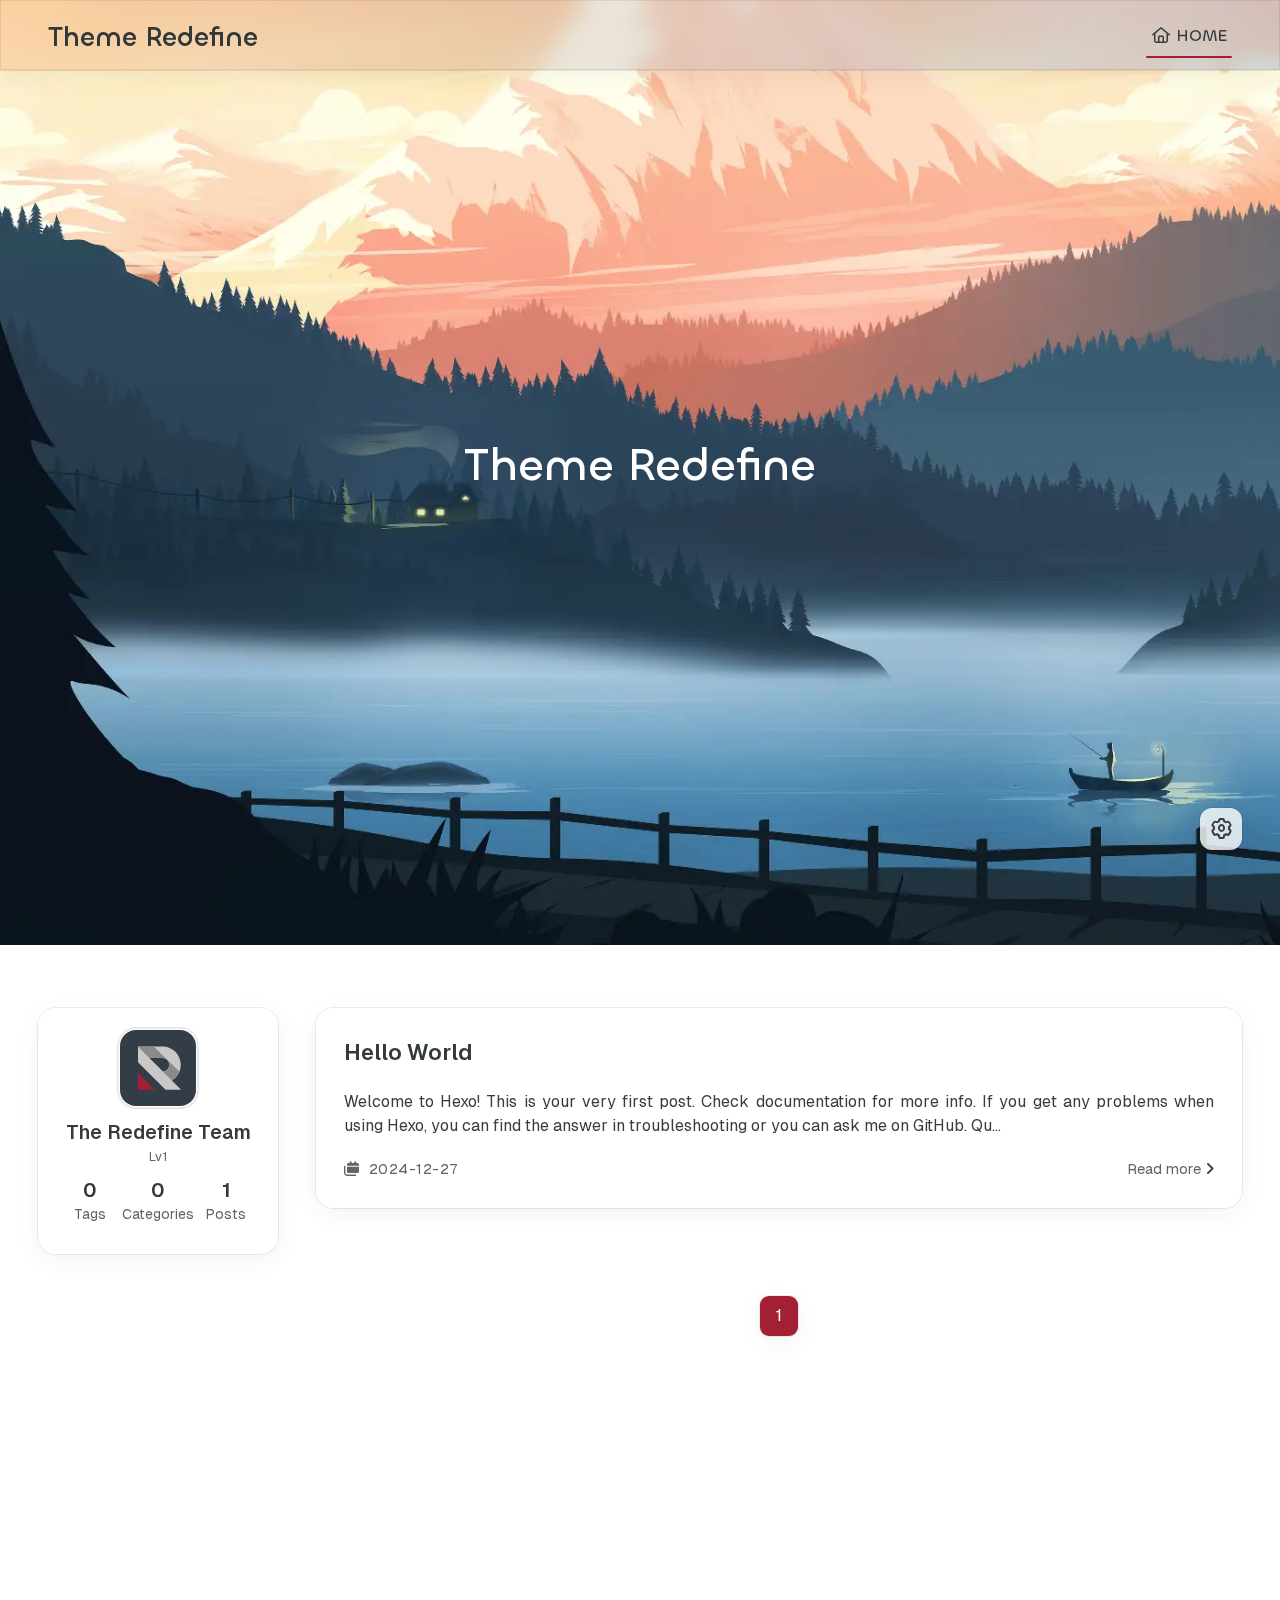
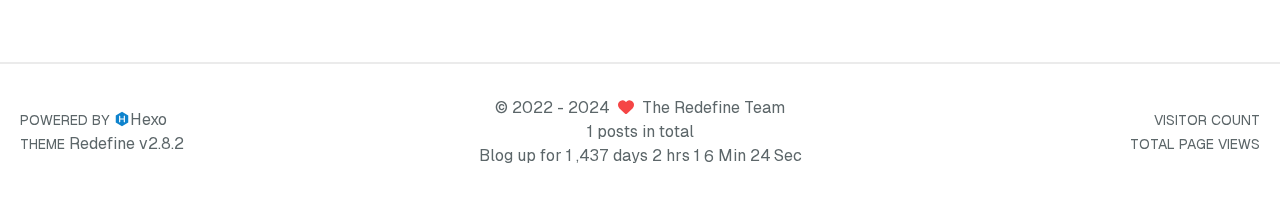
==== commit fc9b62fe: "Site updated: 2024-12-27 11:58:17" ====
--- a/index.html
+++ b/index.html
@@ -13,7 +13,7 @@
     
     <!--- Seo Part-->
     
-    <link rel="canonical" href="http://example.com/"/>
+    <link rel="canonical" href="http://blog.yghde.cc/"/>
     <meta name="robots" content="index,follow">
     <meta name="googlebot" content="index,follow">
     <meta name="revisit-after" content="1 days">
@@ -24,14 +24,14 @@
         <meta name="description" content="Hexo Theme Redefine, Redefine Your Hexo Journey.">
 <meta property="og:type" content="website">
 <meta property="og:title" content="Hexo">
-<meta property="og:url" content="http://example.com/index.html">
+<meta property="og:url" content="http://blog.yghde.cc/index.html">
 <meta property="og:site_name" content="Hexo">
 <meta property="og:description" content="Hexo Theme Redefine, Redefine Your Hexo Journey.">
 <meta property="og:locale" content="en_US">
-<meta property="og:image" content="http://example.com/images/redefine-og.webp">
+<meta property="og:image" content="http://blog.yghde.cc/images/redefine-og.webp">
 <meta property="article:author" content="John Doe">
 <meta name="twitter:card" content="summary">
-<meta name="twitter:image" content="http://example.com/images/redefine-og.webp">
+<meta name="twitter:image" content="http://blog.yghde.cc/images/redefine-og.webp">
     
     
     <!--- Icon Part-->
@@ -79,7 +79,7 @@
     
 
     <script id="hexo-configurations">
-    window.config = {"hostname":"example.com","root":"/","language":"en"};
+    window.config = {"hostname":"blog.yghde.cc","root":"/","language":"en"};
     window.theme = {"articles":{"style":{"font_size":"16px","line_height":1.5,"image_border_radius":"14px","image_alignment":"center","image_caption":false,"link_icon":true,"delete_mask":false,"title_alignment":"left","headings_top_spacing":{"h1":"3.2rem","h2":"2.4rem","h3":"1.9rem","h4":"1.6rem","h5":"1.4rem","h6":"1.3rem"}},"word_count":{"enable":true,"count":true,"min2read":true},"author_label":{"enable":true,"auto":false,"list":[]},"code_block":{"copy":true,"style":"mac","highlight_theme":{"light":"github","dark":"vs2015"},"font":{"enable":false,"family":null,"url":null}},"toc":{"enable":true,"max_depth":3,"number":false,"expand":true,"init_open":true},"copyright":{"enable":true,"default":"cc_by_nc_sa"},"lazyload":true,"pangu_js":false,"recommendation":{"enable":false,"title":"推荐阅读","limit":3,"mobile_limit":2,"placeholder":"/images/wallhaven-wqery6-light.webp","skip_dirs":[]}},"colors":{"primary":"#A31F34","secondary":null,"default_mode":"light"},"global":{"fonts":{"chinese":{"enable":false,"family":null,"url":null},"english":{"enable":false,"family":null,"url":null},"title":{"enable":false,"family":null,"url":null}},"content_max_width":"1000px","sidebar_width":"210px","hover":{"shadow":true,"scale":false},"scroll_progress":{"bar":false,"percentage":true},"website_counter":{"url":"https://cn.vercount.one/js","enable":true,"site_pv":true,"site_uv":true,"post_pv":true},"single_page":true,"preloader":{"enable":false,"custom_message":null},"open_graph":{"enable":true,"image":"/images/redefine-og.webp","description":"Hexo Theme Redefine, Redefine Your Hexo Journey."},"google_analytics":{"enable":false,"id":null}},"home_banner":{"enable":true,"style":"fixed","image":{"light":"/images/wallhaven-wqery6-light.webp","dark":"/images/wallhaven-wqery6-dark.webp"},"title":"Theme Redefine","subtitle":{"text":[],"hitokoto":{"enable":false,"show_author":false,"api":"https://v1.hitokoto.cn"},"typing_speed":100,"backing_speed":80,"starting_delay":500,"backing_delay":1500,"loop":true,"smart_backspace":true},"text_color":{"light":"#fff","dark":"#d1d1b6"},"text_style":{"title_size":"2.8rem","subtitle_size":"1.5rem","line_height":1.2},"custom_font":{"enable":false,"family":null,"url":null},"social_links":{"enable":false,"style":"default","links":{"github":null,"instagram":null,"zhihu":null,"twitter":null,"email":null},"qrs":{"weixin":null}}},"plugins":{"feed":{"enable":false},"aplayer":{"enable":false,"type":"fixed","audios":[{"name":null,"artist":null,"url":null,"cover":null,"lrc":null}]},"mermaid":{"enable":false,"version":"11.4.1"}},"version":"2.8.2","navbar":{"auto_hide":false,"color":{"left":"#f78736","right":"#367df7","transparency":35},"width":{"home":"1200px","pages":"1000px"},"links":{"Home":{"path":"/","icon":"fa-regular fa-house"}},"search":{"enable":false,"preload":true}},"page_templates":{"friends_column":2,"tags_style":"blur"},"home":{"sidebar":{"enable":true,"position":"left","first_item":"menu","announcement":null,"show_on_mobile":true,"links":null},"article_date_format":"auto","excerpt_length":200,"categories":{"enable":true,"limit":3},"tags":{"enable":true,"limit":3}},"footerStart":"2022/8/17 11:45:14"};
     window.lang_ago = {"second":"%s seconds ago","minute":"%s minutes ago","hour":"%s hours ago","day":"%s days ago","week":"%s weeks ago","month":"%s months ago","year":"%s years ago"};
     window.data = {"masonry":false};
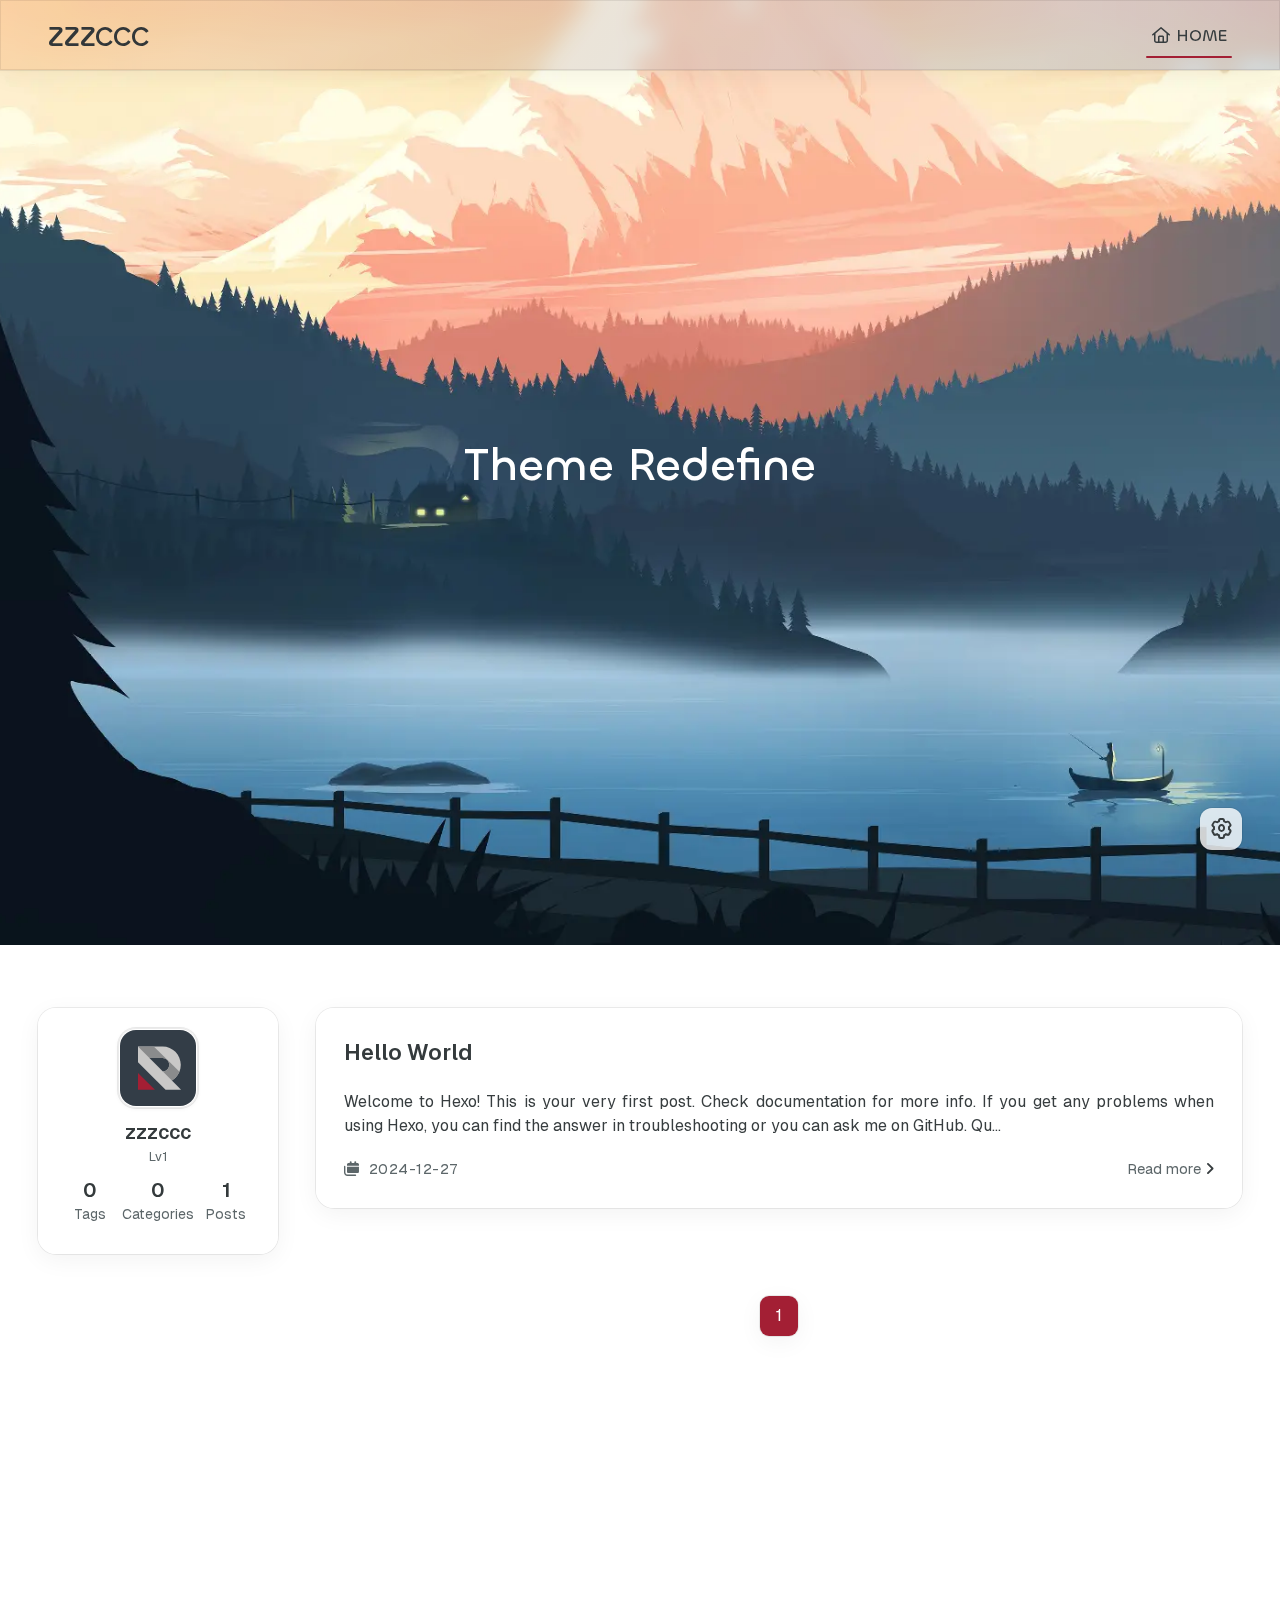
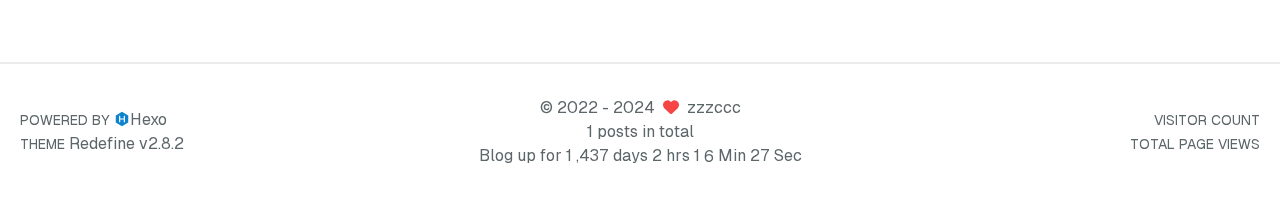
==== commit a06485a7: "Site updated: 2024-12-27 13:49:37" ====
--- a/index.html
+++ b/index.html
@@ -5,7 +5,7 @@
     <meta name="viewport" content="width=device-width, initial-scale=1">
     <meta name="keywords" content="Hexo Theme Redefine">
     
-    <meta name="author" content="The Redefine Team">
+    <meta name="author" content="zzzccc">
     <!-- preconnect -->
     <link rel="preconnect" href="https://fonts.googleapis.com">
     <link rel="preconnect" href="https://fonts.gstatic.com" crossorigin>
@@ -43,7 +43,7 @@
     
     <title>
         
-            Theme Redefine - Redefine Your Hexo Journey.
+            ZZZCCC - Regard the suspicion of others as a ghost fire, boldly go your own way
         
     </title>
 
@@ -187,7 +187,7 @@
             
             <a class="logo-title" href="/">
                 <h1>
-                Theme Redefine
+                ZZZCCC
                 </h1>
             </a>
         </div>
@@ -291,7 +291,7 @@
     <img src="/images/redefine-avatar.svg">
 </div>
                 <div class="author flex flex-col justify-center my-2.5 mx-0">
-    <div class="name">The Redefine Team</div>
+    <div class="name">zzzccc</div>
     
         <div class="label">Lv1</div>
     
@@ -388,7 +388,7 @@
               <span>2022</span>
               -
             
-            2024&nbsp;&nbsp;<i class="fa-solid fa-heart fa-beat" style="--fa-animation-duration: 0.5s; color: #f54545"></i>&nbsp;&nbsp;<a href="/">The Redefine Team</a>
+            2024&nbsp;&nbsp;<i class="fa-solid fa-heart fa-beat" style="--fa-animation-duration: 0.5s; color: #f54545"></i>&nbsp;&nbsp;<a href="/">zzzccc</a>
             
                 
                 <p class="post-count space-x-0.5">
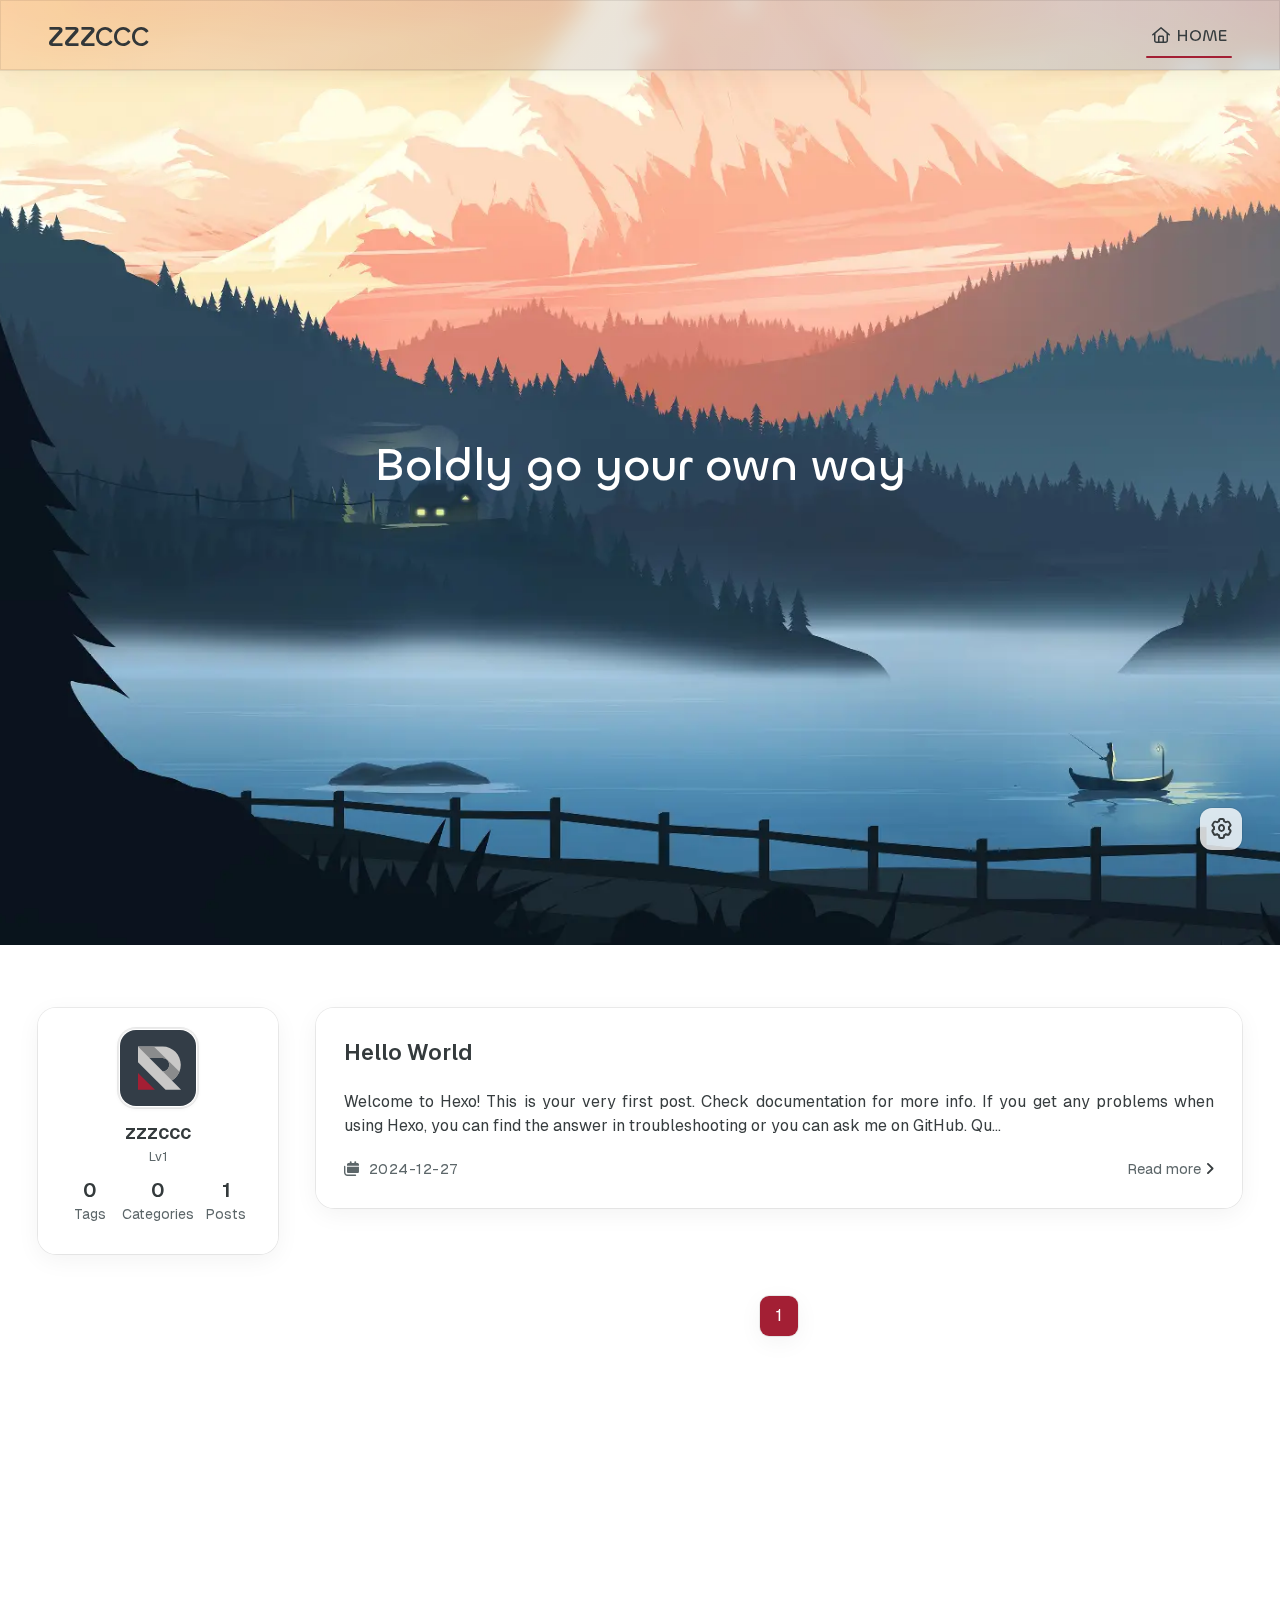
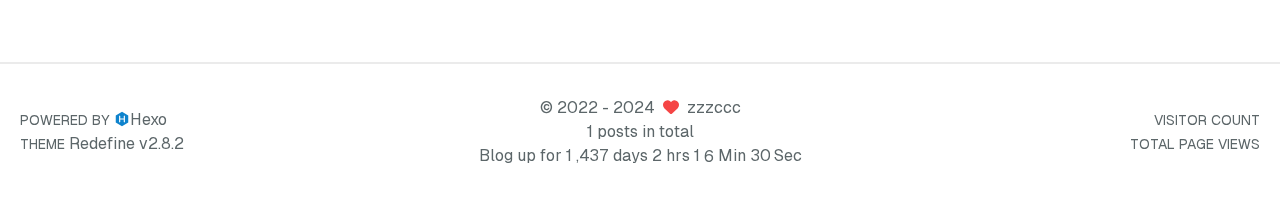
==== commit 378008b1: "Site updated: 2024-12-27 13:53:52" ====
--- a/index.html
+++ b/index.html
@@ -80,7 +80,7 @@
 
     <script id="hexo-configurations">
     window.config = {"hostname":"blog.yghde.cc","root":"/","language":"en"};
-    window.theme = {"articles":{"style":{"font_size":"16px","line_height":1.5,"image_border_radius":"14px","image_alignment":"center","image_caption":false,"link_icon":true,"delete_mask":false,"title_alignment":"left","headings_top_spacing":{"h1":"3.2rem","h2":"2.4rem","h3":"1.9rem","h4":"1.6rem","h5":"1.4rem","h6":"1.3rem"}},"word_count":{"enable":true,"count":true,"min2read":true},"author_label":{"enable":true,"auto":false,"list":[]},"code_block":{"copy":true,"style":"mac","highlight_theme":{"light":"github","dark":"vs2015"},"font":{"enable":false,"family":null,"url":null}},"toc":{"enable":true,"max_depth":3,"number":false,"expand":true,"init_open":true},"copyright":{"enable":true,"default":"cc_by_nc_sa"},"lazyload":true,"pangu_js":false,"recommendation":{"enable":false,"title":"推荐阅读","limit":3,"mobile_limit":2,"placeholder":"/images/wallhaven-wqery6-light.webp","skip_dirs":[]}},"colors":{"primary":"#A31F34","secondary":null,"default_mode":"light"},"global":{"fonts":{"chinese":{"enable":false,"family":null,"url":null},"english":{"enable":false,"family":null,"url":null},"title":{"enable":false,"family":null,"url":null}},"content_max_width":"1000px","sidebar_width":"210px","hover":{"shadow":true,"scale":false},"scroll_progress":{"bar":false,"percentage":true},"website_counter":{"url":"https://cn.vercount.one/js","enable":true,"site_pv":true,"site_uv":true,"post_pv":true},"single_page":true,"preloader":{"enable":false,"custom_message":null},"open_graph":{"enable":true,"image":"/images/redefine-og.webp","description":"Hexo Theme Redefine, Redefine Your Hexo Journey."},"google_analytics":{"enable":false,"id":null}},"home_banner":{"enable":true,"style":"fixed","image":{"light":"/images/wallhaven-wqery6-light.webp","dark":"/images/wallhaven-wqery6-dark.webp"},"title":"Theme Redefine","subtitle":{"text":[],"hitokoto":{"enable":false,"show_author":false,"api":"https://v1.hitokoto.cn"},"typing_speed":100,"backing_speed":80,"starting_delay":500,"backing_delay":1500,"loop":true,"smart_backspace":true},"text_color":{"light":"#fff","dark":"#d1d1b6"},"text_style":{"title_size":"2.8rem","subtitle_size":"1.5rem","line_height":1.2},"custom_font":{"enable":false,"family":null,"url":null},"social_links":{"enable":false,"style":"default","links":{"github":null,"instagram":null,"zhihu":null,"twitter":null,"email":null},"qrs":{"weixin":null}}},"plugins":{"feed":{"enable":false},"aplayer":{"enable":false,"type":"fixed","audios":[{"name":null,"artist":null,"url":null,"cover":null,"lrc":null}]},"mermaid":{"enable":false,"version":"11.4.1"}},"version":"2.8.2","navbar":{"auto_hide":false,"color":{"left":"#f78736","right":"#367df7","transparency":35},"width":{"home":"1200px","pages":"1000px"},"links":{"Home":{"path":"/","icon":"fa-regular fa-house"}},"search":{"enable":false,"preload":true}},"page_templates":{"friends_column":2,"tags_style":"blur"},"home":{"sidebar":{"enable":true,"position":"left","first_item":"menu","announcement":null,"show_on_mobile":true,"links":null},"article_date_format":"auto","excerpt_length":200,"categories":{"enable":true,"limit":3},"tags":{"enable":true,"limit":3}},"footerStart":"2022/8/17 11:45:14"};
+    window.theme = {"articles":{"style":{"font_size":"16px","line_height":1.5,"image_border_radius":"14px","image_alignment":"center","image_caption":false,"link_icon":true,"delete_mask":false,"title_alignment":"left","headings_top_spacing":{"h1":"3.2rem","h2":"2.4rem","h3":"1.9rem","h4":"1.6rem","h5":"1.4rem","h6":"1.3rem"}},"word_count":{"enable":true,"count":true,"min2read":true},"author_label":{"enable":true,"auto":false,"list":[]},"code_block":{"copy":true,"style":"mac","highlight_theme":{"light":"github","dark":"vs2015"},"font":{"enable":false,"family":null,"url":null}},"toc":{"enable":true,"max_depth":3,"number":false,"expand":true,"init_open":true},"copyright":{"enable":true,"default":"cc_by_nc_sa"},"lazyload":true,"pangu_js":false,"recommendation":{"enable":false,"title":"推荐阅读","limit":3,"mobile_limit":2,"placeholder":"/images/wallhaven-wqery6-light.webp","skip_dirs":[]}},"colors":{"primary":"#A31F34","secondary":null,"default_mode":"light"},"global":{"fonts":{"chinese":{"enable":false,"family":null,"url":null},"english":{"enable":false,"family":null,"url":null},"title":{"enable":false,"family":null,"url":null}},"content_max_width":"1000px","sidebar_width":"210px","hover":{"shadow":true,"scale":false},"scroll_progress":{"bar":false,"percentage":true},"website_counter":{"url":"https://cn.vercount.one/js","enable":true,"site_pv":true,"site_uv":true,"post_pv":true},"single_page":true,"preloader":{"enable":false,"custom_message":null},"open_graph":{"enable":true,"image":"/images/redefine-og.webp","description":"Hexo Theme Redefine, Redefine Your Hexo Journey."},"google_analytics":{"enable":false,"id":null}},"home_banner":{"enable":true,"style":"fixed","image":{"light":"/images/wallhaven-wqery6-light.webp","dark":"/images/wallhaven-wqery6-dark.webp"},"title":"Boldly go your own way","subtitle":{"text":[],"hitokoto":{"enable":false,"show_author":false,"api":"https://v1.hitokoto.cn"},"typing_speed":100,"backing_speed":80,"starting_delay":500,"backing_delay":1500,"loop":true,"smart_backspace":true},"text_color":{"light":"#fff","dark":"#d1d1b6"},"text_style":{"title_size":"2.8rem","subtitle_size":"1.5rem","line_height":1.2},"custom_font":{"enable":false,"family":null,"url":null},"social_links":{"enable":false,"style":"default","links":{"github":null,"instagram":null,"zhihu":null,"twitter":null,"email":null},"qrs":{"weixin":null}}},"plugins":{"feed":{"enable":false},"aplayer":{"enable":false,"type":"fixed","audios":[{"name":null,"artist":null,"url":null,"cover":null,"lrc":null}]},"mermaid":{"enable":false,"version":"11.4.1"}},"version":"2.8.2","navbar":{"auto_hide":false,"color":{"left":"#f78736","right":"#367df7","transparency":35},"width":{"home":"1200px","pages":"1000px"},"links":{"Home":{"path":"/","icon":"fa-regular fa-house"}},"search":{"enable":false,"preload":true}},"page_templates":{"friends_column":2,"tags_style":"blur"},"home":{"sidebar":{"enable":true,"position":"left","first_item":"menu","announcement":null,"show_on_mobile":true,"links":null},"article_date_format":"auto","excerpt_length":200,"categories":{"enable":true,"limit":3},"tags":{"enable":true,"limit":3}},"footerStart":"2022/8/17 11:45:14"};
     window.lang_ago = {"second":"%s seconds ago","minute":"%s minutes ago","hour":"%s hours ago","day":"%s days ago","week":"%s weeks ago","month":"%s months ago","year":"%s years ago"};
     window.data = {"masonry":false};
   </script>
@@ -161,7 +161,7 @@
         <div class="description flex flex-col justify-center items-center w-screen font-medium text-center"
         
         >
-            Theme Redefine
+            Boldly go your own way
             
             
                 <p><i id="subtitle"></i></p>
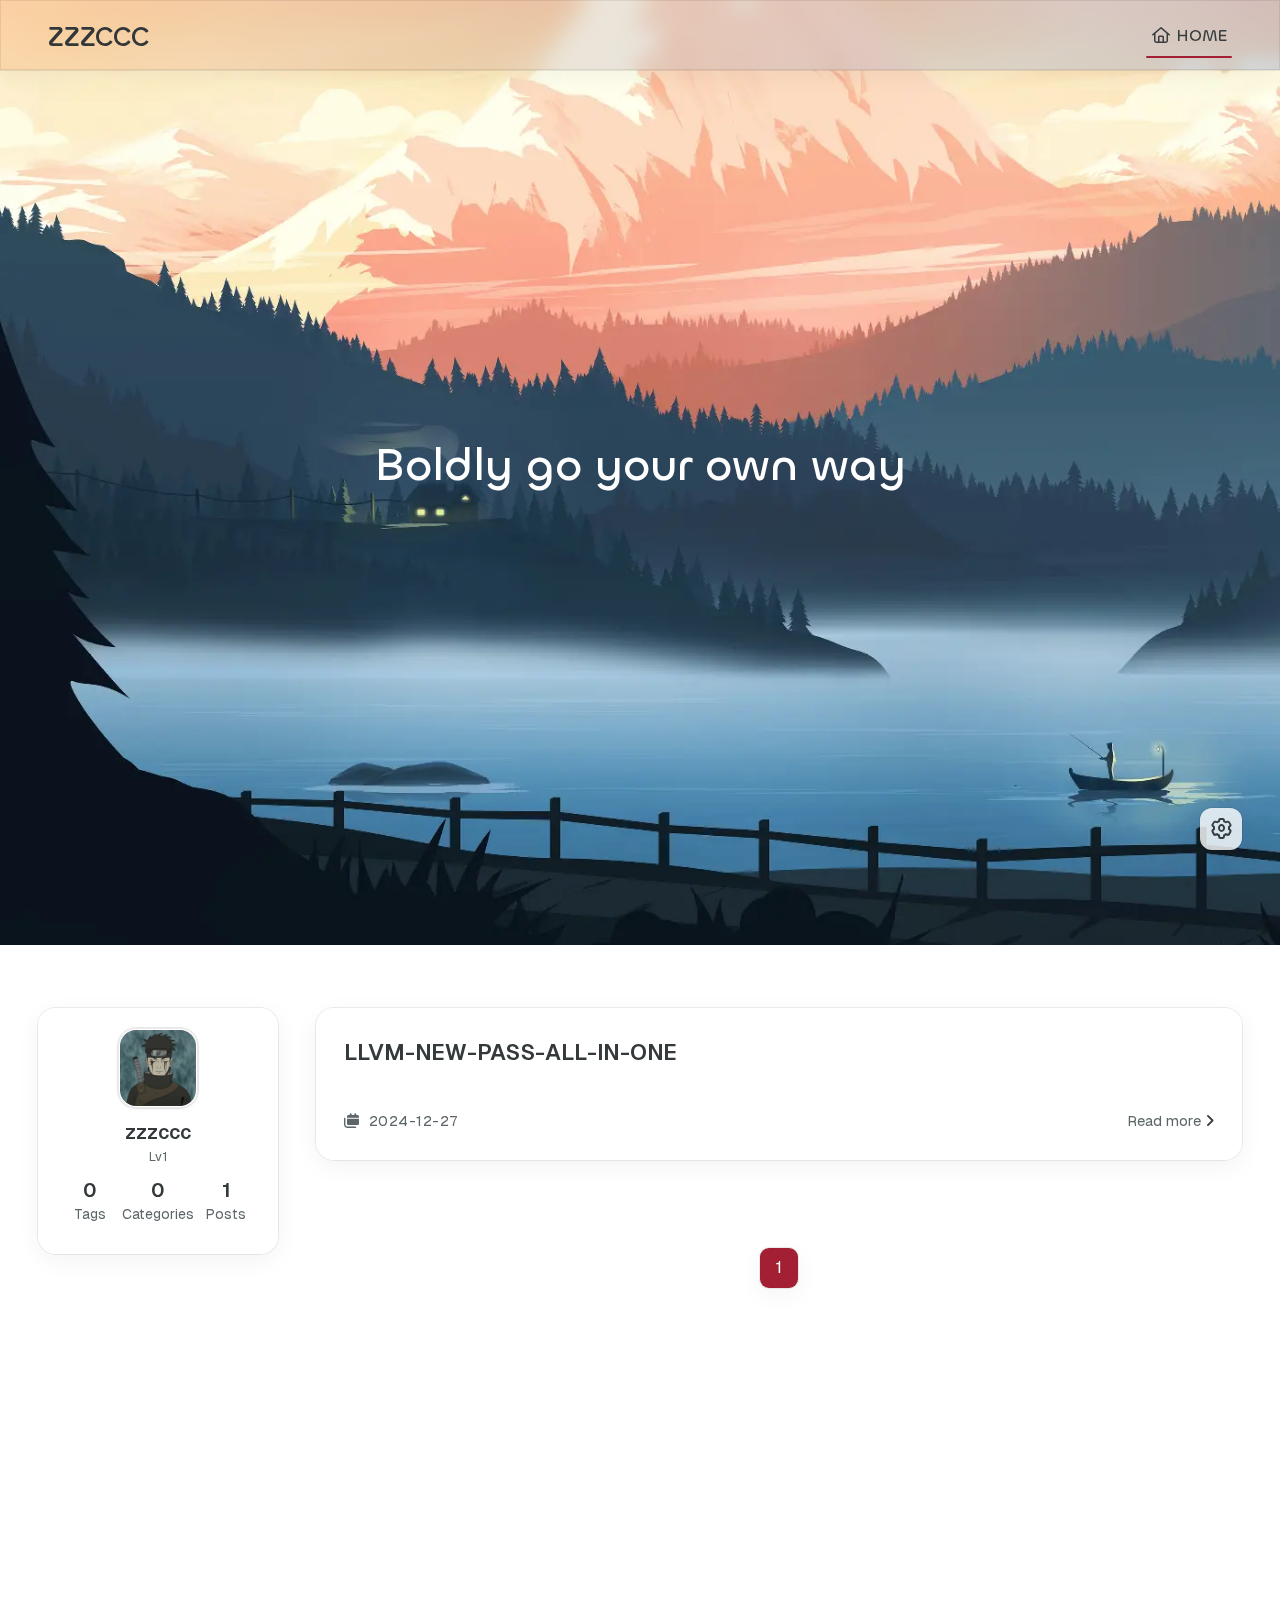
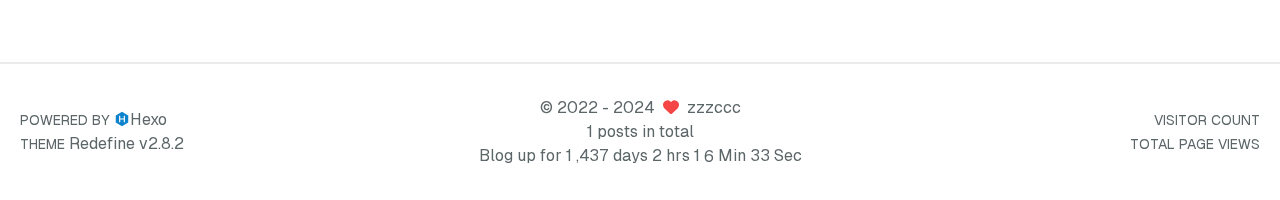
==== commit 34ac953d: "Site updated: 2024-12-27 14:13:54" ====
--- a/index.html
+++ b/index.html
@@ -35,10 +35,10 @@
     
     
     <!--- Icon Part-->
-    <link rel="icon" type="image/png" href="/images/redefine-favicon.svg" sizes="192x192">
-    <link rel="apple-touch-icon" sizes="180x180" href="/images/redefine-favicon.svg">
+    <link rel="icon" type="image/png" href="/images/head.png" sizes="192x192">
+    <link rel="apple-touch-icon" sizes="180x180" href="/images/head.png">
     <meta name="theme-color" content="#A31F34">
-    <link rel="shortcut icon" href="/images/redefine-favicon.svg">
+    <link rel="shortcut icon" href="/images/head.png">
     <!--- Page Info-->
     
     <title>
@@ -80,7 +80,7 @@
 
     <script id="hexo-configurations">
     window.config = {"hostname":"blog.yghde.cc","root":"/","language":"en"};
-    window.theme = {"articles":{"style":{"font_size":"16px","line_height":1.5,"image_border_radius":"14px","image_alignment":"center","image_caption":false,"link_icon":true,"delete_mask":false,"title_alignment":"left","headings_top_spacing":{"h1":"3.2rem","h2":"2.4rem","h3":"1.9rem","h4":"1.6rem","h5":"1.4rem","h6":"1.3rem"}},"word_count":{"enable":true,"count":true,"min2read":true},"author_label":{"enable":true,"auto":false,"list":[]},"code_block":{"copy":true,"style":"mac","highlight_theme":{"light":"github","dark":"vs2015"},"font":{"enable":false,"family":null,"url":null}},"toc":{"enable":true,"max_depth":3,"number":false,"expand":true,"init_open":true},"copyright":{"enable":true,"default":"cc_by_nc_sa"},"lazyload":true,"pangu_js":false,"recommendation":{"enable":false,"title":"推荐阅读","limit":3,"mobile_limit":2,"placeholder":"/images/wallhaven-wqery6-light.webp","skip_dirs":[]}},"colors":{"primary":"#A31F34","secondary":null,"default_mode":"light"},"global":{"fonts":{"chinese":{"enable":false,"family":null,"url":null},"english":{"enable":false,"family":null,"url":null},"title":{"enable":false,"family":null,"url":null}},"content_max_width":"1000px","sidebar_width":"210px","hover":{"shadow":true,"scale":false},"scroll_progress":{"bar":false,"percentage":true},"website_counter":{"url":"https://cn.vercount.one/js","enable":true,"site_pv":true,"site_uv":true,"post_pv":true},"single_page":true,"preloader":{"enable":false,"custom_message":null},"open_graph":{"enable":true,"image":"/images/redefine-og.webp","description":"Hexo Theme Redefine, Redefine Your Hexo Journey."},"google_analytics":{"enable":false,"id":null}},"home_banner":{"enable":true,"style":"fixed","image":{"light":"/images/wallhaven-wqery6-light.webp","dark":"/images/wallhaven-wqery6-dark.webp"},"title":"Boldly go your own way","subtitle":{"text":[],"hitokoto":{"enable":false,"show_author":false,"api":"https://v1.hitokoto.cn"},"typing_speed":100,"backing_speed":80,"starting_delay":500,"backing_delay":1500,"loop":true,"smart_backspace":true},"text_color":{"light":"#fff","dark":"#d1d1b6"},"text_style":{"title_size":"2.8rem","subtitle_size":"1.5rem","line_height":1.2},"custom_font":{"enable":false,"family":null,"url":null},"social_links":{"enable":false,"style":"default","links":{"github":null,"instagram":null,"zhihu":null,"twitter":null,"email":null},"qrs":{"weixin":null}}},"plugins":{"feed":{"enable":false},"aplayer":{"enable":false,"type":"fixed","audios":[{"name":null,"artist":null,"url":null,"cover":null,"lrc":null}]},"mermaid":{"enable":false,"version":"11.4.1"}},"version":"2.8.2","navbar":{"auto_hide":false,"color":{"left":"#f78736","right":"#367df7","transparency":35},"width":{"home":"1200px","pages":"1000px"},"links":{"Home":{"path":"/","icon":"fa-regular fa-house"}},"search":{"enable":false,"preload":true}},"page_templates":{"friends_column":2,"tags_style":"blur"},"home":{"sidebar":{"enable":true,"position":"left","first_item":"menu","announcement":null,"show_on_mobile":true,"links":null},"article_date_format":"auto","excerpt_length":200,"categories":{"enable":true,"limit":3},"tags":{"enable":true,"limit":3}},"footerStart":"2022/8/17 11:45:14"};
+    window.theme = {"articles":{"style":{"font_size":"16px","line_height":1.5,"image_border_radius":"14px","image_alignment":"center","image_caption":false,"link_icon":true,"delete_mask":false,"title_alignment":"left","headings_top_spacing":{"h1":"3.2rem","h2":"2.4rem","h3":"1.9rem","h4":"1.6rem","h5":"1.4rem","h6":"1.3rem"}},"word_count":{"enable":true,"count":true,"min2read":true},"author_label":{"enable":true,"auto":false,"list":[]},"code_block":{"copy":true,"style":"mac","highlight_theme":{"light":"github","dark":"vs2015"},"font":{"enable":false,"family":null,"url":null}},"toc":{"enable":true,"max_depth":3,"number":false,"expand":true,"init_open":true},"copyright":{"enable":true,"default":"cc_by_nc_sa"},"lazyload":true,"pangu_js":false,"recommendation":{"enable":false,"title":"推荐阅读","limit":3,"mobile_limit":2,"placeholder":"/images/wallhaven-wqery6-light.webp","skip_dirs":[]}},"colors":{"primary":"#A31F34","secondary":null,"default_mode":"dark"},"global":{"fonts":{"chinese":{"enable":false,"family":null,"url":null},"english":{"enable":false,"family":null,"url":null},"title":{"enable":false,"family":null,"url":null}},"content_max_width":"1000px","sidebar_width":"210px","hover":{"shadow":true,"scale":false},"scroll_progress":{"bar":false,"percentage":true},"website_counter":{"url":"https://cn.vercount.one/js","enable":true,"site_pv":true,"site_uv":true,"post_pv":true},"single_page":true,"preloader":{"enable":false,"custom_message":null},"open_graph":{"enable":true,"image":"/images/redefine-og.webp","description":"Hexo Theme Redefine, Redefine Your Hexo Journey."},"google_analytics":{"enable":false,"id":null}},"home_banner":{"enable":true,"style":"fixed","image":{"light":"/images/wallhaven-wqery6-light.webp","dark":"/images/wallhaven-wqery6-dark.webp"},"title":"Boldly go your own way","subtitle":{"text":[],"hitokoto":{"enable":false,"show_author":false,"api":"https://v1.hitokoto.cn"},"typing_speed":100,"backing_speed":80,"starting_delay":500,"backing_delay":1500,"loop":true,"smart_backspace":true},"text_color":{"light":"#fff","dark":"#d1d1b6"},"text_style":{"title_size":"2.8rem","subtitle_size":"1.5rem","line_height":1.2},"custom_font":{"enable":false,"family":null,"url":null},"social_links":{"enable":false,"style":"default","links":{"github":null,"instagram":null,"zhihu":null,"twitter":null,"email":null},"qrs":{"weixin":null}}},"plugins":{"feed":{"enable":false},"aplayer":{"enable":false,"type":"fixed","audios":[{"name":null,"artist":null,"url":null,"cover":null,"lrc":null}]},"mermaid":{"enable":false,"version":"11.4.1"}},"version":"2.8.2","navbar":{"auto_hide":false,"color":{"left":"#f78736","right":"#367df7","transparency":35},"width":{"home":"1200px","pages":"1000px"},"links":{"Home":{"path":"/","icon":"fa-regular fa-house"}},"search":{"enable":false,"preload":true}},"page_templates":{"friends_column":2,"tags_style":"blur"},"home":{"sidebar":{"enable":true,"position":"left","first_item":"menu","announcement":null,"show_on_mobile":true,"links":null},"article_date_format":"auto","excerpt_length":200,"categories":{"enable":true,"limit":3},"tags":{"enable":true,"limit":3}},"footerStart":"2022/8/17 11:45:14"};
     window.lang_ago = {"second":"%s seconds ago","minute":"%s minutes ago","hour":"%s hours ago","day":"%s days ago","week":"%s weeks ago","month":"%s months ago","year":"%s years ago"};
     window.data = {"masonry":false};
   </script>
@@ -288,7 +288,7 @@
             
             <div class="sidebar-content" >
                 <div class="avatar flex justify-center">
-    <img src="/images/redefine-avatar.svg">
+    <img src="/images/head.png">
 </div>
                 <div class="author flex flex-col justify-center my-2.5 mx-0">
     <div class="name">zzzccc</div>
@@ -331,23 +331,22 @@
                 
                 <div class="flex flex-col gap-5 px-7 pb-7 pt-7">
                     <h3 class="home-article-title">
-                        <a href="/2024/12/27/hello-world/">
-                            Hello World
+                        <a href="/2024/12/27/LLVM-NEW-PASS-ALL-IN-ONE/">
+                            LLVM-NEW-PASS-ALL-IN-ONE
                         </a>
                     </h3>
 
                     <div class="home-article-content markdown-body">
                         
                             
-                            Welcome to Hexo! This is your very first post. Check documentation for more info. If you get any problems when using Hexo, you can find the answer in troubleshooting or you can ask me on GitHub.
-Qu...
+                            
                         
                     </div>
 
                     <div class="home-article-meta-info-container">
     <div class="home-article-meta-info">
         <span><i class="fa-solid fa-calendars"></i>&nbsp;
-            <span class="home-article-date" data-date="Fri Dec 27 2024 11:34:40 GMT+0800">
+            <span class="home-article-date" data-date="Fri Dec 27 2024 14:11:47 GMT+0800">
                 
                     2024-12-27
                 
@@ -357,7 +356,7 @@
         
     </div>
 
-    <a href="/2024/12/27/hello-world/">Read more<span class="seo-reader-text">Hello World</span>&nbsp;<i class="fa-solid fa-angle-right"></i></a>
+    <a href="/2024/12/27/LLVM-NEW-PASS-ALL-IN-ONE/">Read more<span class="seo-reader-text">LLVM-NEW-PASS-ALL-IN-ONE</span>&nbsp;<i class="fa-solid fa-angle-right"></i></a>
 </div>
 
                 </div>
--- a/css/style.css
+++ b/css/style.css
@@ -118,51 +118,51 @@
   }
 }
 :root {
-  --background-color: #fff;
-  --background-color-transparent: rgba(255,255,255,0.6);
-  --background-color-transparent-15: rgba(255,255,255,0.15);
-  --background-color-transparent-40: rgba(255,255,255,0.4);
-  --background-color-transparent-80: rgba(255,255,255,0.8);
-  --second-background-color: #fafafa;
-  --third-background-color: #f7f7f7;
-  --third-background-color-transparent: rgba(241,241,241,0.6);
+  --background-color: #202124;
+  --background-color-transparent: rgba(32,33,36,0.4);
+  --background-color-transparent-15: rgba(32,33,36,0.15);
+  --background-color-transparent-40: rgba(32,33,36,0.4);
+  --background-color-transparent-80: rgba(32,33,36,0.8);
+  --second-background-color: #242529;
+  --third-background-color: #292b2f;
+  --third-background-color-transparent: rgba(32,33,36,0.6);
   --primary-color: #a31f34;
-  --first-text-color: #323739;
-  --second-text-color: #343a3c;
-  --third-text-color: #5c6669;
-  --fourth-text-color: #eaeced;
-  --default-text-color: #373d3f;
-  --invert-text-color: #bebec6;
-  --border-color: rgba(0,0,0,0.08);
+  --first-text-color: #d2d2d7;
+  --second-text-color: #cbcbd1;
+  --third-text-color: #9595a2;
+  --fourth-text-color: #36363e;
+  --default-text-color: #bebec6;
+  --invert-text-color: #373d3f;
+  --border-color: rgba(255,255,255,0.08);
   --selection-color: #be243c;
-  --shadow-color-1: rgba(0,0,0,0.08);
-  --shadow-color-2: rgba(0,0,0,0.05);
-  --shadow-hover-color: rgba(0,0,0,0.28);
-  --scrollbar-color: #c1c1c1;
+  --shadow-color-1: rgba(255,255,255,0.08);
+  --shadow-color-2: rgba(255,255,255,0.05);
+  --shadow-hover-color: rgba(69,69,69,0.28);
+  --scrollbar-color: #898989;
   --scrollbar-color-hover: #a1a1a1;
-  --scroll-bar-bg-color: #fafafa;
-  --link-color: #323739;
-  --copyright-info-color: #c03;
-  --avatar-background-color: #06c;
-  --pjax-progress-bar-color: linear-gradient(45deg, #f10006, #ef5b00, #e59c01, #19ca05, #00cab5, #0264c8, #c303c3);
-  --archive-timeline-last-child-color: linear-gradient(to bottom, #e8e8e8 60%, rgba(0,0,0,0) 100%) 1 100%;
-  --note-blue-title-bg: #d6f7fb;
-  --note-red-title-bg: #fde9e9;
-  --note-cyan-title-bg: #e9fdf9;
-  --note-green-title-bg: #e9fde9;
-  --note-yellow-title-bg: #fdf9e9;
-  --note-gray-title-bg: #f9f9f9;
-  --note-type-title-bg: #fdf3e9;
-  --note-black-title-bg: #e9e9e9;
-  --note-purple-title-bg: #f9e9fd;
-  --home-banner-text-color: #fff;
-  --home-banner-icons-container-border-color: rgba(255,255,255,0.35);
-  --home-banner-icons-container-background-color: rgba(255,255,255,0.3);
+  --scroll-bar-bg-color: #2a2c30;
+  --link-color: #c5c5cc;
+  --copyright-info-color: #a30029;
+  --avatar-background-color: #005cb8;
+  --pjax-progress-bar-color: linear-gradient(45deg, #ea404a, #ea722f, #e9a71f, #67e559, #18ecec, #1b85f1, #ee1dee);
+  --archive-timeline-last-child-color: linear-gradient(to bottom, #323232 60%, rgba(255,255,255,0) 100%) 1 100%;
+  --note-blue-title-bg: #1e3e46;
+  --note-red-title-bg: #4e1e1e;
+  --note-cyan-title-bg: #1e4e4e;
+  --note-green-title-bg: #1e4e1e;
+  --note-yellow-title-bg: #4e4e1e;
+  --note-gray-title-bg: #4e4e4e;
+  --note-type-title-bg: #4e3a1e;
+  --note-black-title-bg: #1e1e1e;
+  --note-purple-title-bg: #4e1e4e;
+  --home-banner-text-color: #d1d1b6;
+  --home-banner-icons-container-border-color: rgba(197,197,197,0.35);
+  --home-banner-icons-container-background-color: rgba(197,197,197,0.3);
   --redefine-box-shadow: var(--shadow-color-2) 0px 6px 24px 0px, var(--shadow-color-1) 0px 0px 0px 1px;
   --redefine-box-shadow-hover: var(--shadow-color-2) 0px 6px 24px 0px, var(--shadow-color-1) 0px 0px 0px 1px, var(--shadow-color-1) 0px 0px 0px 1px inset;
   --redefine-box-shadow-flat: var(--shadow-color-2) 0px 1px 4px 0px, var(--shadow-color-1) 0px 0px 0px 1px;
   --redefine-box-shadow-flat-hover: var(--shadow-color-2) 0px 1px 4px 0px, var(--shadow-color-1) 0px 0px 0px 1px, var(--shadow-color-1) 0px 0px 0px 1px inset;
-  --mermaid-theme: $mermaid-theme;
+  --mermaid-theme: $dark-mermaid-theme;
 }
 .light-mode {
   --background-color: #fff;
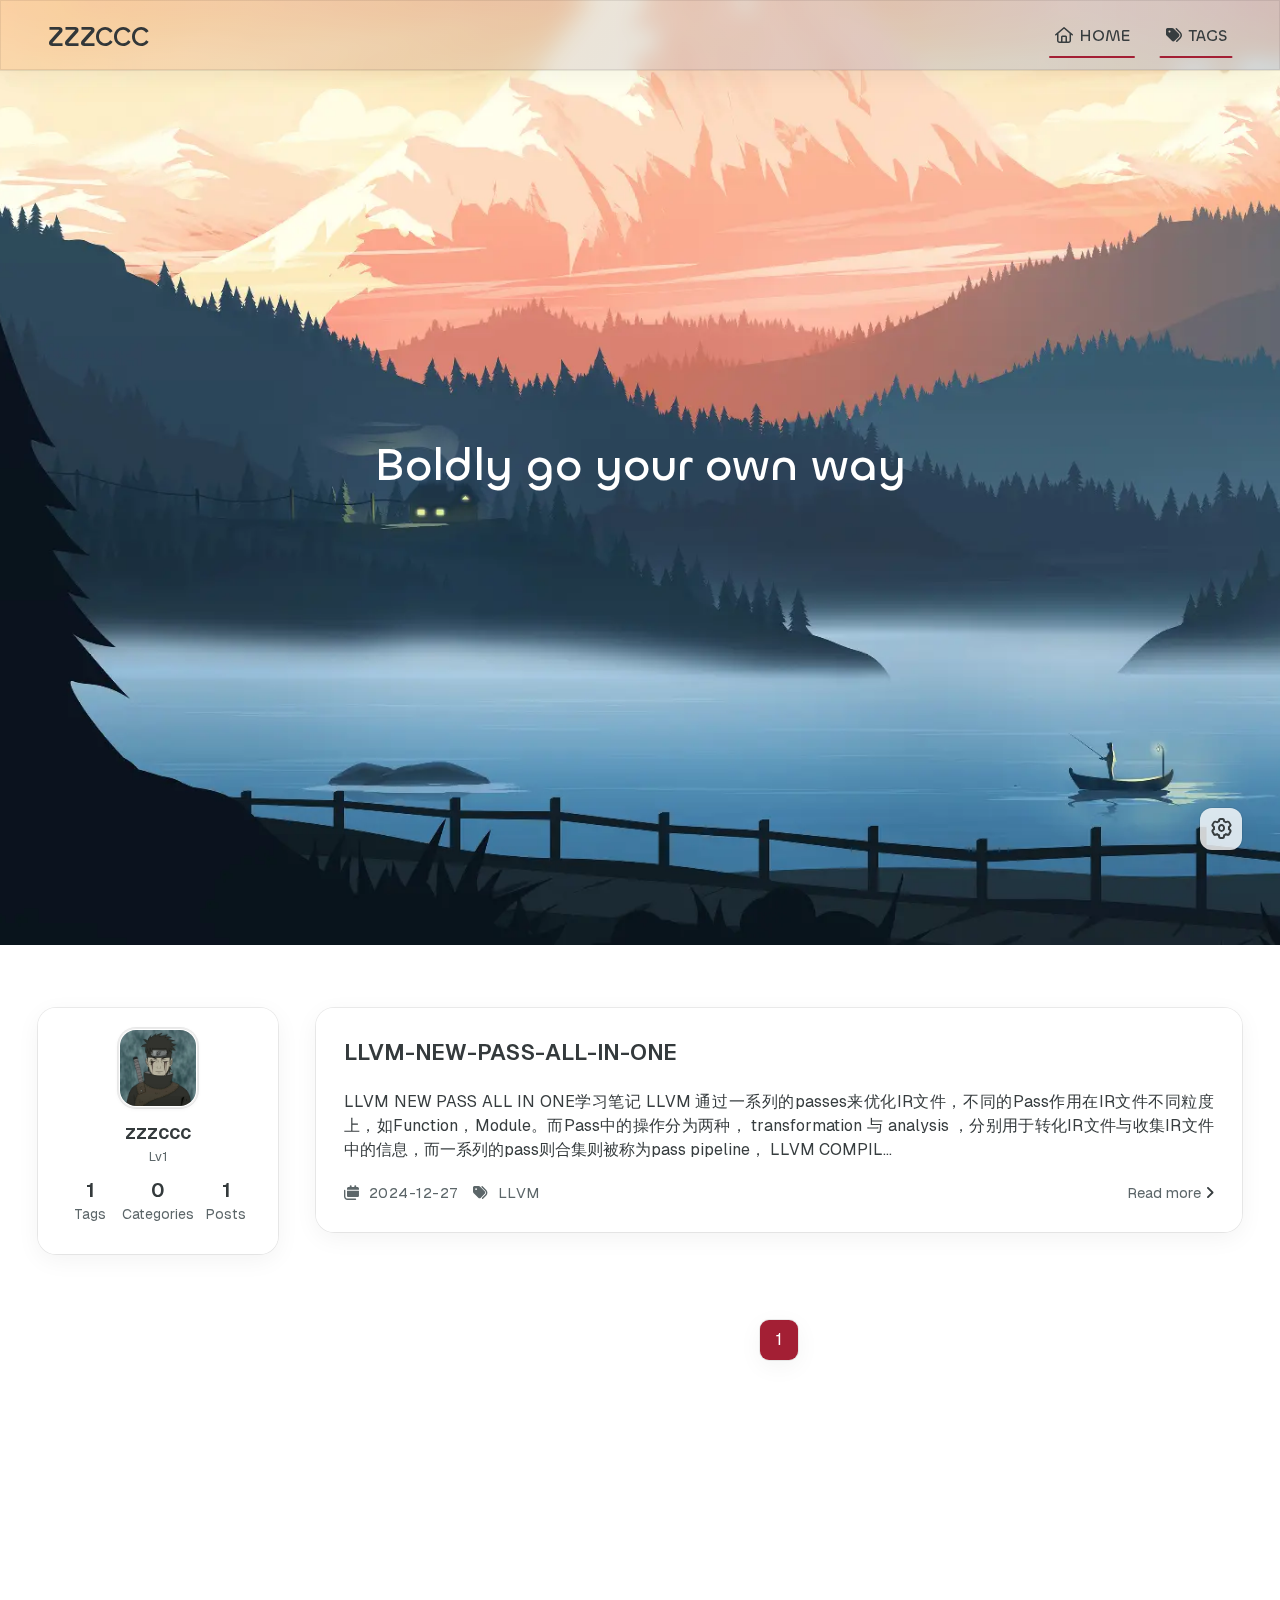
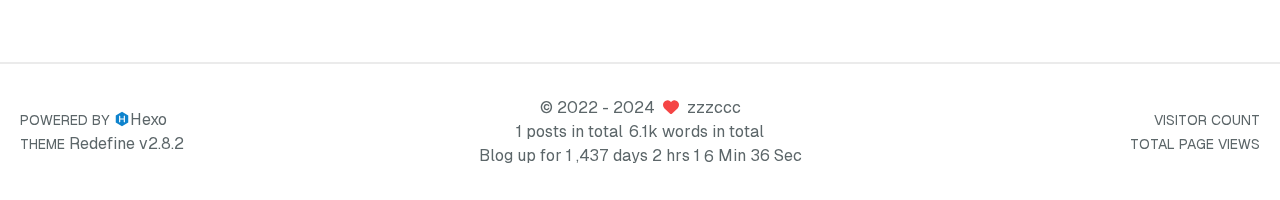
==== commit 8a44fd64: "Site updated: 2024-12-27 14:39:49" ====
--- a/index.html
+++ b/index.html
@@ -29,7 +29,7 @@
 <meta property="og:description" content="Hexo Theme Redefine, Redefine Your Hexo Journey.">
 <meta property="og:locale" content="en_US">
 <meta property="og:image" content="http://blog.yghde.cc/images/redefine-og.webp">
-<meta property="article:author" content="John Doe">
+<meta property="article:author" content="zzzccc">
 <meta name="twitter:card" content="summary">
 <meta name="twitter:image" content="http://blog.yghde.cc/images/redefine-og.webp">
     
@@ -80,7 +80,7 @@
 
     <script id="hexo-configurations">
     window.config = {"hostname":"blog.yghde.cc","root":"/","language":"en"};
-    window.theme = {"articles":{"style":{"font_size":"16px","line_height":1.5,"image_border_radius":"14px","image_alignment":"center","image_caption":false,"link_icon":true,"delete_mask":false,"title_alignment":"left","headings_top_spacing":{"h1":"3.2rem","h2":"2.4rem","h3":"1.9rem","h4":"1.6rem","h5":"1.4rem","h6":"1.3rem"}},"word_count":{"enable":true,"count":true,"min2read":true},"author_label":{"enable":true,"auto":false,"list":[]},"code_block":{"copy":true,"style":"mac","highlight_theme":{"light":"github","dark":"vs2015"},"font":{"enable":false,"family":null,"url":null}},"toc":{"enable":true,"max_depth":3,"number":false,"expand":true,"init_open":true},"copyright":{"enable":true,"default":"cc_by_nc_sa"},"lazyload":true,"pangu_js":false,"recommendation":{"enable":false,"title":"推荐阅读","limit":3,"mobile_limit":2,"placeholder":"/images/wallhaven-wqery6-light.webp","skip_dirs":[]}},"colors":{"primary":"#A31F34","secondary":null,"default_mode":"dark"},"global":{"fonts":{"chinese":{"enable":false,"family":null,"url":null},"english":{"enable":false,"family":null,"url":null},"title":{"enable":false,"family":null,"url":null}},"content_max_width":"1000px","sidebar_width":"210px","hover":{"shadow":true,"scale":false},"scroll_progress":{"bar":false,"percentage":true},"website_counter":{"url":"https://cn.vercount.one/js","enable":true,"site_pv":true,"site_uv":true,"post_pv":true},"single_page":true,"preloader":{"enable":false,"custom_message":null},"open_graph":{"enable":true,"image":"/images/redefine-og.webp","description":"Hexo Theme Redefine, Redefine Your Hexo Journey."},"google_analytics":{"enable":false,"id":null}},"home_banner":{"enable":true,"style":"fixed","image":{"light":"/images/wallhaven-wqery6-light.webp","dark":"/images/wallhaven-wqery6-dark.webp"},"title":"Boldly go your own way","subtitle":{"text":[],"hitokoto":{"enable":false,"show_author":false,"api":"https://v1.hitokoto.cn"},"typing_speed":100,"backing_speed":80,"starting_delay":500,"backing_delay":1500,"loop":true,"smart_backspace":true},"text_color":{"light":"#fff","dark":"#d1d1b6"},"text_style":{"title_size":"2.8rem","subtitle_size":"1.5rem","line_height":1.2},"custom_font":{"enable":false,"family":null,"url":null},"social_links":{"enable":false,"style":"default","links":{"github":null,"instagram":null,"zhihu":null,"twitter":null,"email":null},"qrs":{"weixin":null}}},"plugins":{"feed":{"enable":false},"aplayer":{"enable":false,"type":"fixed","audios":[{"name":null,"artist":null,"url":null,"cover":null,"lrc":null}]},"mermaid":{"enable":false,"version":"11.4.1"}},"version":"2.8.2","navbar":{"auto_hide":false,"color":{"left":"#f78736","right":"#367df7","transparency":35},"width":{"home":"1200px","pages":"1000px"},"links":{"Home":{"path":"/","icon":"fa-regular fa-house"}},"search":{"enable":false,"preload":true}},"page_templates":{"friends_column":2,"tags_style":"blur"},"home":{"sidebar":{"enable":true,"position":"left","first_item":"menu","announcement":null,"show_on_mobile":true,"links":null},"article_date_format":"auto","excerpt_length":200,"categories":{"enable":true,"limit":3},"tags":{"enable":true,"limit":3}},"footerStart":"2022/8/17 11:45:14"};
+    window.theme = {"articles":{"style":{"font_size":"16px","line_height":1.5,"image_border_radius":"14px","image_alignment":"center","image_caption":false,"link_icon":true,"delete_mask":false,"title_alignment":"left","headings_top_spacing":{"h1":"3.2rem","h2":"2.4rem","h3":"1.9rem","h4":"1.6rem","h5":"1.4rem","h6":"1.3rem"}},"word_count":{"enable":true,"count":true,"min2read":true},"author_label":{"enable":true,"auto":false,"list":[]},"code_block":{"copy":true,"style":"mac","highlight_theme":{"light":"github","dark":"vs2015"},"font":{"enable":false,"family":null,"url":null}},"toc":{"enable":true,"max_depth":3,"number":false,"expand":true,"init_open":true},"copyright":{"enable":true,"default":"cc_by_nc_sa"},"lazyload":true,"pangu_js":false,"recommendation":{"enable":true,"title":"推荐阅读","limit":3,"mobile_limit":2,"placeholder":"/images/wallhaven-wqery6-light.webp","skip_dirs":[]}},"colors":{"primary":"#A31F34","secondary":null,"default_mode":"dark"},"global":{"fonts":{"chinese":{"enable":false,"family":null,"url":null},"english":{"enable":false,"family":null,"url":null},"title":{"enable":false,"family":null,"url":null}},"content_max_width":"1000px","sidebar_width":"210px","hover":{"shadow":true,"scale":false},"scroll_progress":{"bar":false,"percentage":true},"website_counter":{"url":"https://cn.vercount.one/js","enable":true,"site_pv":true,"site_uv":true,"post_pv":true},"single_page":true,"preloader":{"enable":false,"custom_message":null},"open_graph":{"enable":true,"image":"/images/redefine-og.webp","description":"Hexo Theme Redefine, Redefine Your Hexo Journey."},"google_analytics":{"enable":false,"id":null}},"home_banner":{"enable":true,"style":"fixed","image":{"light":"/images/wallhaven-wqery6-light.webp","dark":"/images/wallhaven-wqery6-dark.webp"},"title":"Boldly go your own way","subtitle":{"text":[],"hitokoto":{"enable":false,"show_author":false,"api":"https://v1.hitokoto.cn"},"typing_speed":100,"backing_speed":80,"starting_delay":500,"backing_delay":1500,"loop":true,"smart_backspace":true},"text_color":{"light":"#fff","dark":"#d1d1b6"},"text_style":{"title_size":"2.8rem","subtitle_size":"1.5rem","line_height":1.2},"custom_font":{"enable":false,"family":null,"url":null},"social_links":{"enable":false,"style":"default","links":{"github":null,"instagram":null,"zhihu":null,"twitter":null,"email":null},"qrs":{"weixin":null}}},"plugins":{"feed":{"enable":false},"aplayer":{"enable":false,"type":"fixed","audios":[{"name":null,"artist":null,"url":null,"cover":null,"lrc":null}]},"mermaid":{"enable":false,"version":"11.4.1"}},"version":"2.8.2","navbar":{"auto_hide":false,"color":{"left":"#f78736","right":"#367df7","transparency":35},"width":{"home":"1200px","pages":"1000px"},"links":{"Home":{"path":"/","icon":"fa-regular fa-house"},"Tags":{"ptah":"/tags/","icon":"fa-solid fa-tags"}},"search":{"enable":false,"preload":true}},"page_templates":{"friends_column":2,"tags_style":"blur"},"home":{"sidebar":{"enable":true,"position":"left","first_item":"menu","announcement":null,"show_on_mobile":true,"links":null},"article_date_format":"auto","excerpt_length":200,"categories":{"enable":true,"limit":3},"tags":{"enable":true,"limit":3}},"footerStart":"2022/8/17 11:45:14"};
     window.lang_ago = {"second":"%s seconds ago","minute":"%s minutes ago","hour":"%s hours ago","day":"%s days ago","week":"%s weeks ago","month":"%s months ago","year":"%s years ago"};
     window.data = {"masonry":false};
   </script>
@@ -214,6 +214,23 @@
                                 
                             </li>
                     
+                        
+                            
+
+                            <li class="navbar-item">
+                                <!-- Menu -->
+                                <a class="active"
+                                   href="/"
+                                        >
+                                    <i class="fa-solid fa-tags fa-fw"></i>
+                                    TAGS
+                                    
+                                </a>
+
+                                <!-- Submenu -->
+                                
+                            </li>
+                    
                     
                 </ul>
             </div>
@@ -251,6 +268,26 @@
                         
                     </li>
             
+                
+                    
+
+                    <li class="drawer-navbar-item text-base my-1.5 flex flex-col w-full">
+                        
+                        <a class="py-1.5 px-2 flex flex-row items-center justify-between gap-1 hover:!text-primary active:!text-primary text-2xl font-semibold group border-b border-border-color hover:border-primary w-full active"
+                           href="/"
+                        >
+                            <span>
+                                TAGS
+                            </span>
+                            
+                                <i class="fa-solid fa-tags fa-sm fa-fw"></i>
+                            
+                        </a>
+                        
+
+                        
+                    </li>
+            
 
             
             
@@ -258,7 +295,7 @@
 
         <div class="statistics flex justify-around my-2.5">
     <a class="item tag-count-item flex flex-col justify-center items-center w-20" href="/tags">
-        <div class="number text-2xl sm:text-xl text-second-text-color font-semibold">0</div>
+        <div class="number text-2xl sm:text-xl text-second-text-color font-semibold">1</div>
         <div class="label text-third-text-color text-sm">Tags</div>
     </a>
     <a class="item tag-count-item flex flex-col justify-center items-center w-20" href="/categories">
@@ -298,7 +335,7 @@
 </div>
                 <div class="statistics flex justify-around my-2.5">
     <a class="item tag-count-item flex flex-col justify-center items-center w-20" href="/tags">
-        <div class="number text-2xl sm:text-xl text-second-text-color font-semibold">0</div>
+        <div class="number text-2xl sm:text-xl text-second-text-color font-semibold">1</div>
         <div class="label text-third-text-color text-sm">Tags</div>
     </a>
     <a class="item tag-count-item flex flex-col justify-center items-center w-20" href="/categories">
@@ -339,7 +376,9 @@
                     <div class="home-article-content markdown-body">
                         
                             
-                            
+                            LLVM NEW PASS ALL IN ONE学习笔记
+LLVM 通过一系列的passes来优化IR文件，不同的Pass作用在IR文件不同粒度上，如Function，Module。而Pass中的操作分为两种， transformation 与 analysis ，分别用于转化IR文件与收集IR文件中的信息，而一系列的pass则合集则被称为pass pipeline，
+LLVM COMPIL...
                         
                     </div>
 
@@ -354,6 +393,18 @@
         </span>
         
         
+            <span class="home-article-tag">
+                <i class="fa-solid fa-tags"></i>&nbsp;
+                <ul>
+                    
+                        <li>
+                            
+                            <a href="/tags/LLVM/">LLVM</a>&nbsp;
+                        </li>
+                    
+                </ul>
+            </span>
+        
     </div>
 
     <a href="/2024/12/27/LLVM-NEW-PASS-ALL-IN-ONE/">Read more<span class="seo-reader-text">LLVM-NEW-PASS-ALL-IN-ONE</span>&nbsp;<i class="fa-solid fa-angle-right"></i></a>
@@ -394,6 +445,10 @@
                     <span>
                         1 posts in total
                     </span>
+                    
+                        <span>
+                            6.1k words in total
+                        </span>
                     
                 </p>
             
